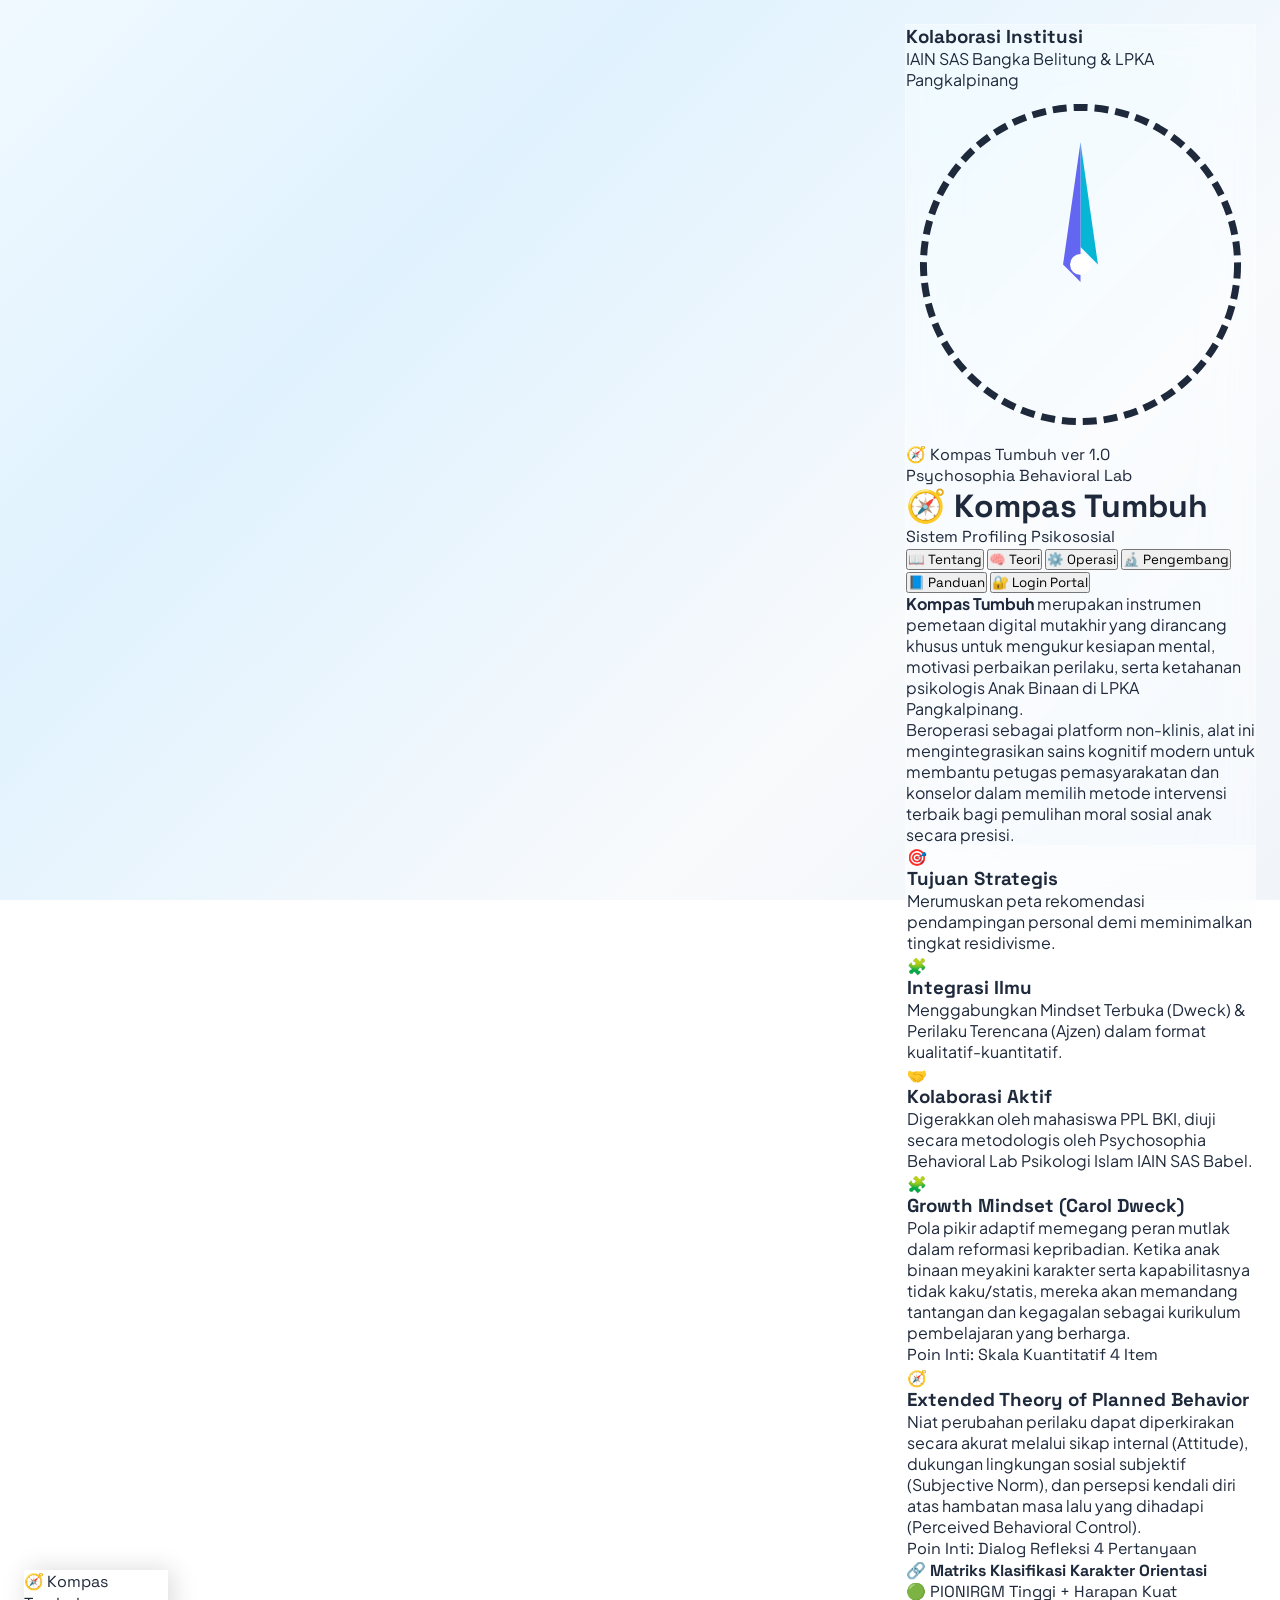
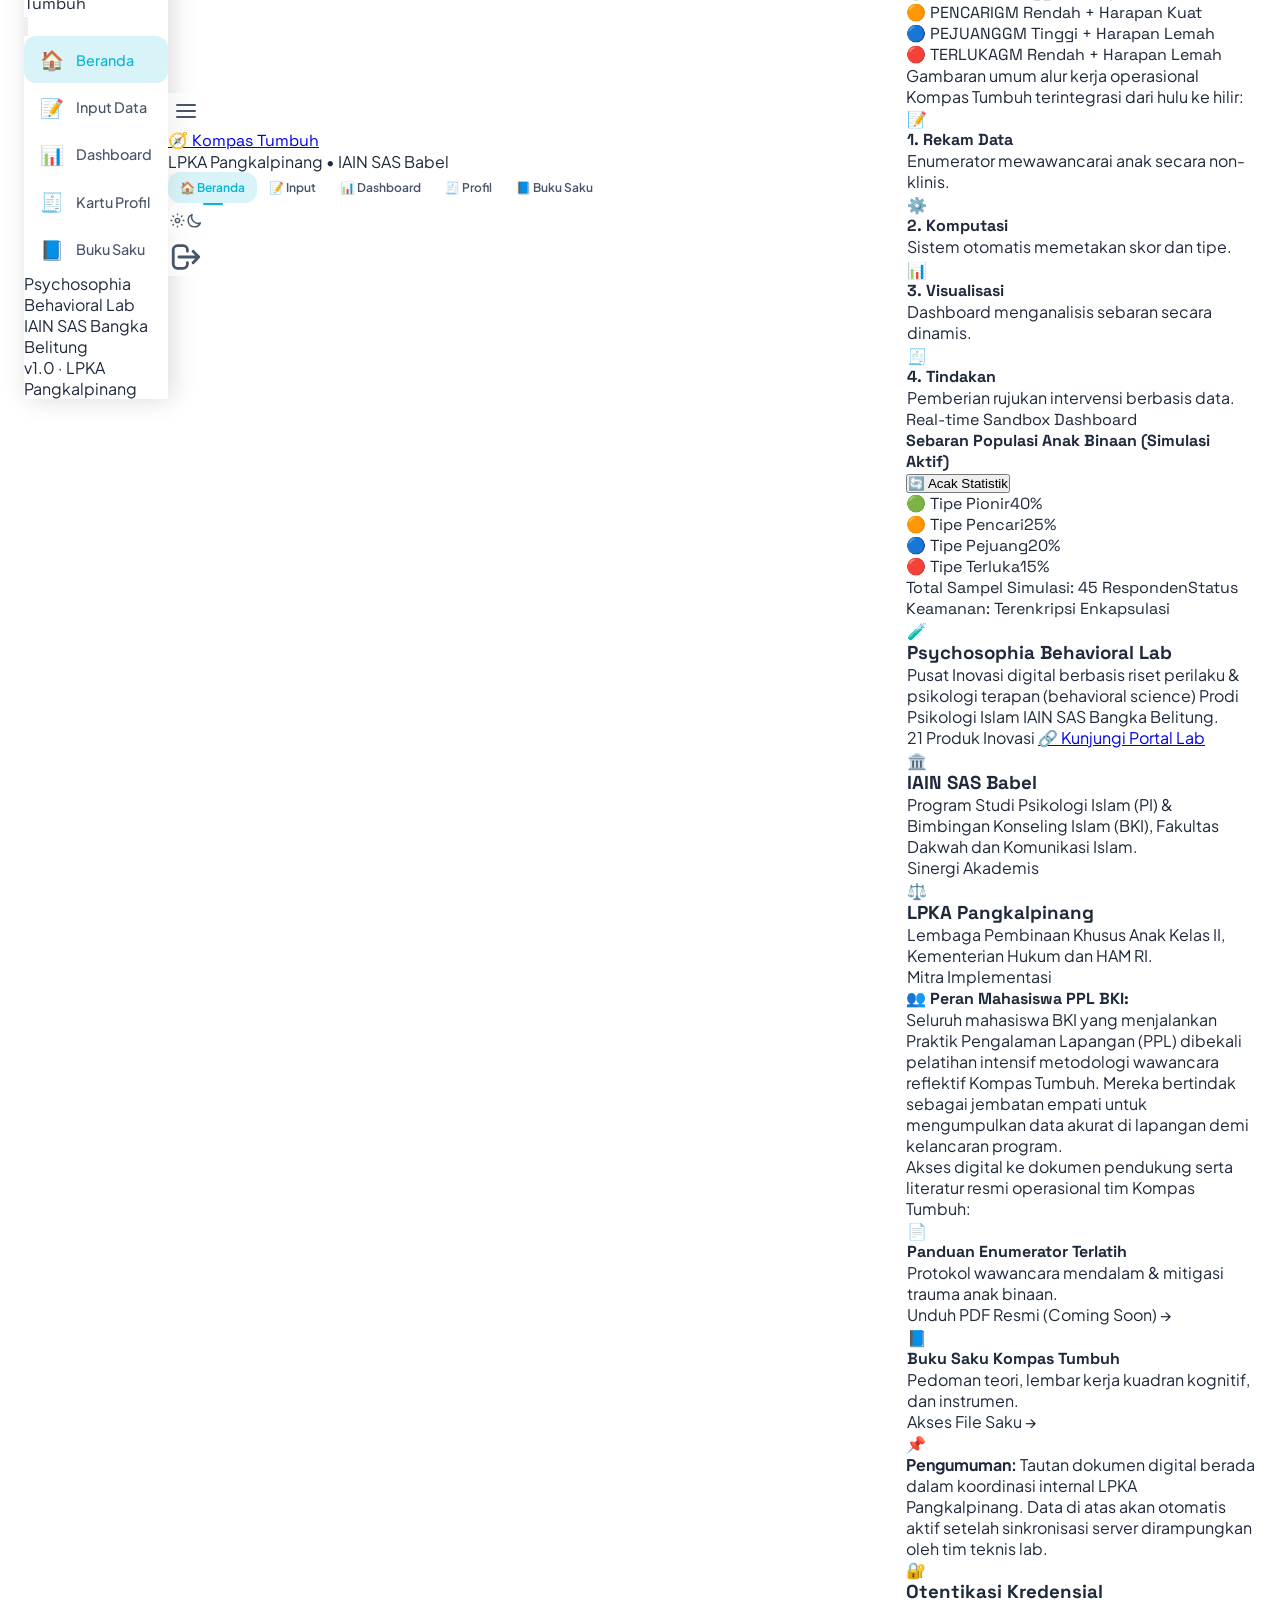
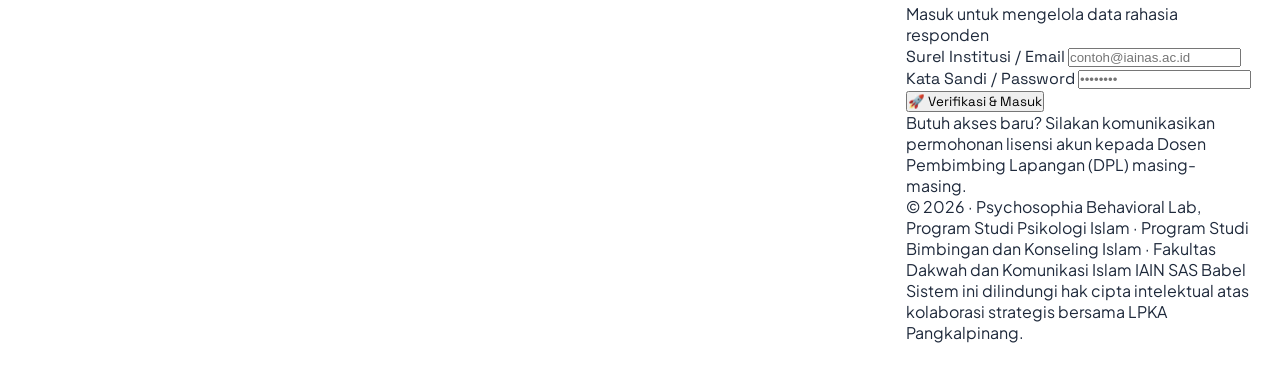
==== index.html @ e1127123 "Update index.html" ====
<!DOCTYPE html>
<html lang="id" class="scroll-smooth dark">
<head>
    <meta charset="UTF-8" />
    <meta name="viewport" content="width=device-width, initial-scale=1.0" />
    <title>Portal Kompas Tumbuh</title>

    <!-- Tailwind CSS -->
    <script src="https://cdn.tailwindcss.com"></script>
    <!-- Supabase Client (untuk database, bukan auth) -->
    <script src="https://esm.sh/@supabase/supabase-js@2"></script>
    <script>
        tailwind.config = {
            darkMode: 'class',
            theme: {
                extend: {
                    colors: {
                        cyber: {
                            50: '#f0f9ff',
                            100: '#e0f2fe',
                            400: '#22d3ee',
                            500: '#06b6d4',
                            600: '#0891b2',
                            800: '#155e75',
                            950: '#083344',
                        }
                    }
                }
            }
        }
    </script>

    <!-- Google Fonts -->
    <link href="https://fonts.googleapis.com/css2?family=Plus+Jakarta+Sans:wght@300;400;500;600;700;800&family=Space+Grotesk:wght@400;500;600;700&display=swap" rel="stylesheet" />

    <!-- ===== STYLE GLOBAL ===== -->
    <link rel="stylesheet" href="style.css" />

    <!-- ===== SCRIPT GLOBAL (defer) ===== -->
    <script src="script.js" defer></script>

    <style>
        body {
            font-family: 'Plus Jakarta Sans', sans-serif;
        }
        .font-space {
            font-family: 'Space Grotesk', sans-serif;
        }

        .glass-portal {
            background: rgba(255, 255, 255, 0.4);
            backdrop-filter: blur(24px) saturate(160%);
            -webkit-backdrop-filter: blur(24px) saturate(160%);
            border: 1px solid rgba(255, 255, 255, 0.3);
        }
        .dark .glass-portal {
            background: rgba(9, 15, 30, 0.65);
            backdrop-filter: blur(24px) saturate(180%);
            -webkit-backdrop-filter: blur(24px) saturate(180%);
            border: 1px solid rgba(255, 255, 255, 0.05);
        }

        .glass-btn {
            background: rgba(255, 255, 255, 0.1);
            border: 1px solid rgba(255, 255, 255, 0.15);
            backdrop-filter: blur(8px);
            transition: all 0.3s cubic-bezier(0.4, 0, 0.2, 1);
        }
        .dark .glass-btn {
            background: rgba(255, 255, 255, 0.03);
            border: 1px solid rgba(255, 255, 255, 0.05);
        }

        .glow-orb-portal {
            filter: blur(100px);
            opacity: 0.18;
            mix-blend-mode: screen;
            pointer-events: none;
            transition: all 1s ease;
        }
        .dark .glow-orb-portal {
            opacity: 0.4;
        }

        ::-webkit-scrollbar {
            width: 6px;
            height: 6px;
        }
        ::-webkit-scrollbar-track {
            background: transparent;
        }
        ::-webkit-scrollbar-thumb {
            background: rgba(156, 163, 175, 0.3);
            border-radius: 9999px;
        }
        ::-webkit-scrollbar-thumb:hover {
            background: rgba(156, 163, 175, 0.5);
        }

        @keyframes shake {
            0%, 100% { transform: translateX(0); }
            25% { transform: translateX(-6px); }
            75% { transform: translateX(6px); }
        }
        .shake-element {
            animation: shake 0.2s ease-in-out 2;
        }

        /* ===== SIDEBAR STYLING ===== */
        #mobile-sidebar {
            transition: transform 0.3s cubic-bezier(0.4, 0, 0.2, 1);
            will-change: transform;
            box-shadow: 4px 0 24px rgba(0, 0, 0, 0.15);
        }
        .dark #mobile-sidebar {
            box-shadow: 4px 0 24px rgba(0, 0, 0, 0.4);
        }
        #sidebar-overlay {
            transition: opacity 0.25s ease;
            backdrop-filter: blur(4px);
            -webkit-backdrop-filter: blur(4px);
        }
        #sidebar-overlay.hidden {
            opacity: 0;
            pointer-events: none;
        }
        #sidebar-overlay:not(.hidden) {
            opacity: 1;
            pointer-events: auto;
        }

        /* Sidebar link aktif */
        .sidebar-link {
            display: flex;
            align-items: center;
            gap: 0.75rem;
            padding: 0.7rem 1rem;
            border-radius: 0.75rem;
            font-weight: 500;
            font-size: 0.9rem;
            color: #475569;
            transition: all 0.2s ease;
            text-decoration: none;
        }
        .dark .sidebar-link {
            color: #cbd5e1;
        }
        .sidebar-link:hover {
            background: rgba(255, 255, 255, 0.15);
            color: #06b6d4;
        }
        .dark .sidebar-link:hover {
            background: rgba(255, 255, 255, 0.05);
            color: #22d3ee;
        }
        .sidebar-link.active {
            background: rgba(6, 182, 212, 0.15);
            color: #06b6d4;
        }
        .dark .sidebar-link.active {
            background: rgba(6, 182, 212, 0.2);
            color: #22d3ee;
        }
        .sidebar-link .icon {
            font-size: 1.2rem;
            width: 1.5rem;
            text-align: center;
        }

        /* ===== NAV-TOP DENGAN HAMBURGER ===== */
        .nav-top {
            background: rgba(255, 255, 255, 0.6);
            backdrop-filter: blur(16px);
            -webkit-backdrop-filter: blur(16px);
            border-bottom: 1px solid rgba(255, 255, 255, 0.3);
            transition: all 0.3s ease;
        }
        .dark .nav-top {
            background: rgba(15, 23, 42, 0.7);
            border-bottom: 1px solid rgba(255, 255, 255, 0.05);
        }
        .nav-top.scrolled {
            background: rgba(255, 255, 255, 0.95) !important;
            box-shadow: 0 4px 20px rgba(0, 0, 0, 0.08);
        }
        .dark .nav-top.scrolled {
            background: rgba(15, 23, 42, 0.95) !important;
            box-shadow: 0 4px 20px rgba(0, 0, 0, 0.3);
        }

        .nav-action-btn {
            width: 2.25rem;
            height: 2.25rem;
            display: flex;
            align-items: center;
            justify-content: center;
            border-radius: 0.75rem;
            background: rgba(255, 255, 255, 0.3);
            color: #475569;
            transition: all 0.2s ease;
            border: 1px solid transparent;
            cursor: pointer;
        }
        .dark .nav-action-btn {
            background: rgba(255, 255, 255, 0.05);
            color: #cbd5e1;
        }
        .nav-action-btn:hover {
            background: rgba(255, 255, 255, 0.5);
            color: #06b6d4;
        }
        .dark .nav-action-btn:hover {
            background: rgba(255, 255, 255, 0.1);
            color: #22d3ee;
        }
        .nav-action-btn.logout-btn:hover {
            color: #f43f5e;
            background: rgba(244, 63, 94, 0.1);
        }
        .dark .nav-action-btn.logout-btn:hover {
            color: #fb7185;
            background: rgba(244, 63, 94, 0.15);
        }

        /* Hamburger button */
        .hamburger-btn {
            width: 2.25rem;
            height: 2.25rem;
            display: flex;
            flex-direction: column;
            align-items: center;
            justify-content: center;
            gap: 4px;
            border-radius: 0.75rem;
            background: transparent;
            border: none;
            cursor: pointer;
            transition: all 0.2s ease;
            padding: 0;
        }
        .hamburger-btn:hover {
            background: rgba(255, 255, 255, 0.3);
        }
        .dark .hamburger-btn:hover {
            background: rgba(255, 255, 255, 0.05);
        }
        .hamburger-btn span {
            display: block;
            width: 20px;
            height: 2px;
            border-radius: 4px;
            background: #475569;
            transition: all 0.25s ease;
            transform-origin: center;
        }
        .dark .hamburger-btn span {
            background: #cbd5e1;
        }
        .hamburger-btn.open span:nth-child(1) {
            transform: translateY(6px) rotate(45deg);
        }
        .hamburger-btn.open span:nth-child(2) {
            opacity: 0;
            transform: scaleX(0);
        }
        .hamburger-btn.open span:nth-child(3) {
            transform: translateY(-6px) rotate(-45deg);
        }

        /* Desktop nav links (disembunyikan di mobile) */
        .nav-link-desktop {
            display: none;
        }
        @media (min-width: 768px) {
            .nav-link-desktop {
                display: inline-flex;
            }
        }

        /* Responsive fine-tune */
        @media (max-width: 768px) {
            .nav-top .container {
                padding-left: 1rem;
                padding-right: 1rem;
            }
        }
    </style>
</head>

<body class="bg-slate-50 text-slate-800 dark:bg-slate-950 dark:text-slate-100 min-h-screen transition-colors duration-500 overflow-x-hidden flex flex-col justify-between py-0 px-0 relative">

    <!-- ===== SIDEBAR (MOBILE & DESKTOP) ===== -->
    <aside id="mobile-sidebar" class="fixed top-0 left-0 z-50 w-72 h-full bg-white/95 dark:bg-slate-900/95 backdrop-blur-xl border-r border-slate-200/50 dark:border-slate-800/50 transform -translate-x-full md:translate-x-0 transition-transform duration-300 ease-in-out shadow-2xl md:shadow-none flex flex-col">
        <!-- Header Sidebar -->
        <div class="p-5 border-b border-slate-200/50 dark:border-slate-800/50 flex items-center justify-between">
            <div class="flex items-center gap-3">
                <span class="text-2xl">🧭</span>
                <span class="font-space font-bold text-sm text-slate-800 dark:text-white">Kompas Tumbuh</span>
            </div>
            <button onclick="closeSidebar()" class="md:hidden p-2 rounded-xl hover:bg-slate-200 dark:hover:bg-slate-800 transition-colors">
                <svg class="w-5 h-5" fill="none" stroke="currentColor" viewBox="0 0 24 24"><path stroke-linecap="round" stroke-linejoin="round" stroke-width="2" d="M6 18L18 6M6 6l12 12" /></svg>
            </button>
        </div>

        <!-- Navigasi Sidebar -->
        <nav class="flex-1 p-4 space-y-1 overflow-y-auto">
            <a href="index.html" class="sidebar-link active">
                <span class="icon">🏠</span> Beranda
            </a>
            <a href="input.html" class="sidebar-link">
                <span class="icon">📝</span> Input Data
            </a>
            <a href="dashboard.html" class="sidebar-link">
                <span class="icon">📊</span> Dashboard
            </a>
            <a href="profil.html" class="sidebar-link">
                <span class="icon">🧾</span> Kartu Profil
            </a>
            <a href="buku-saku.html" class="sidebar-link">
                <span class="icon">📘</span> Buku Saku
            </a>
        </nav>

        <!-- Footer Sidebar (Info) -->
        <div class="p-4 border-t border-slate-200/50 dark:border-slate-800/50 text-[10px] text-slate-400 dark:text-slate-500 space-y-1">
            <p>Psychosophia Behavioral Lab</p>
            <p>IAIN SAS Bangka Belitung</p>
            <p class="text-[9px]">v1.0 · LPKA Pangkalpinang</p>
        </div>
    </aside>

    <!-- ===== OVERLAY (untuk menutup sidebar di mobile) ===== -->
    <div id="sidebar-overlay" class="fixed inset-0 z-40 bg-black/50 backdrop-blur-sm hidden md:hidden" onclick="closeSidebar()"></div>

    <!-- ===== NAV-TOP (sticky, dengan hamburger) ===== -->
    <nav class="nav-top sticky top-0 z-30 transition-all duration-300 no-print">
        <div class="max-w-7xl mx-auto px-4 py-2 flex items-center justify-between gap-2">
            <!-- Kiri: Hamburger + Brand -->
            <div class="flex items-center gap-3 flex-shrink-0">
                <button onclick="toggleSidebar()" class="hamburger-btn md:hidden" aria-label="Buka menu" id="hamburgerBtn">
                    <span></span>
                    <span></span>
                    <span></span>
                </button>
                <a href="index.html" class="flex items-center gap-2 font-space font-bold text-sm text-slate-800 dark:text-white hover:text-cyan-500 transition-colors">
                    <span class="text-xl">🧭</span>
                    <span class="hidden sm:inline">Kompas Tumbuh</span>
                </a>
                <div class="hidden sm:flex items-center gap-2 text-[10px] text-slate-400 border-l border-slate-300 dark:border-slate-700 pl-3">
                    <span>LPKA Pangkalpinang</span>
                    <span class="text-slate-500">•</span>
                    <span>IAIN SAS Babel</span>
                </div>
            </div>

            <!-- Tengah: Menu Desktop (opsional, bisa dihilangkan karena sidebar sudah ada) -->
            <div class="hidden md:flex items-center gap-1 flex-1 justify-center nav-link-desktop">
                <a href="index.html" class="nav-link active">🏠 Beranda</a>
                <a href="input.html" class="nav-link">📝 Input</a>
                <a href="dashboard.html" class="nav-link">📊 Dashboard</a>
                <a href="profil.html" class="nav-link">🧾 Profil</a>
                <a href="buku-saku.html" class="nav-link">📘 Buku Saku</a>
            </div>

            <!-- Kanan: Tombol Aksi -->
            <div class="flex items-center gap-1.5 flex-shrink-0">
                <button onclick="window.toggleTheme && toggleTheme()" class="nav-action-btn" title="Ganti Mode">
                    <svg id="theme-sun-nav" class="w-4 h-4 hidden" fill="none" stroke="currentColor" viewBox="0 0 24 24"><path stroke-linecap="round" stroke-linejoin="round" stroke-width="2" d="M12 3v1m0 16v1m9-9h-1M4 12H3m15.364-6.364l-.707.707M6.343 17.657l-.707.707m12.728 0l-.707-.707M6.343 6.364l-.707-.707M15 12a3 3 0 11-6 0 3 3 0 016 0z" /></svg>
                    <svg id="theme-moon-nav" class="w-4 h-4" fill="none" stroke="currentColor" viewBox="0 0 24 24"><path stroke-linecap="round" stroke-linejoin="round" stroke-width="2" d="M20.354 15.354A9 9 0 018.646 3.646 9.003 9.003 0 0012 21a9.003 9.003 0 008.354-5.646z" /></svg>
                </button>
                <button onclick="window.logout && logout()" class="nav-action-btn logout-btn" title="Logout">
                    <svg class="w-4 h-4" fill="none" stroke="currentColor" viewBox="0 0 24 24"><path stroke-linecap="round" stroke-linejoin="round" stroke-width="2" d="M17 16l4-4m0 0l-4-4m4 4H7m6 4v1a3 3 0 01-3 3H6a3 3 0 01-3-3V7a3 3 0 013-3h4a3 3 0 013 3v1" /></svg>
                </button>
            </div>
        </div>
    </nav>

    <!-- ===== AMBIENT BACKGROUND ===== -->
    <div class="fixed inset-0 overflow-hidden z-0 pointer-events-none">
        <canvas id="portalCanvas" class="absolute inset-0 pointer-events-auto opacity-30 dark:opacity-45"></canvas>
        <div class="glow-orb-portal absolute top-[-10%] right-[-10%] w-[500px] h-[500px] rounded-full bg-cyan-500"></div>
        <div class="glow-orb-portal absolute bottom-[-10%] left-[-10%] w-[600px] h-[600px] rounded-full bg-indigo-600"></div>
    </div>

    <!-- ===== MAIN CONTENT ===== -->
    <main class="w-full max-w-4xl mx-auto glass-portal rounded-[32px] p-6 md:p-10 shadow-2xl shadow-indigo-500/5 relative z-10 my-auto">

        <!-- ===== HEADER STATUS BAR ===== -->
        <div class="flex flex-wrap justify-between items-center gap-6 border-b border-slate-200/50 dark:border-slate-800/50 pb-6 mb-8">
            <div class="flex items-center gap-4">
                <div class="flex items-center gap-3">
                    <img src="assets/logo-lpka.png" alt="Logo LPKA" class="h-10 w-auto object-contain bg-white/80 dark:bg-white p-1.5 rounded-lg shadow-sm" onerror="this.style.display='none'" />
                    <div class="w-[1px] h-6 bg-slate-300 dark:bg-slate-800"></div>
                    <img src="assets/logo-iain.png" alt="Logo IAIN" class="h-10 w-auto object-contain bg-white/80 dark:bg-white p-1.5 rounded-lg shadow-sm" onerror="this.style.display='none'" />
                </div>
                <div class="hidden sm:block">
                    <h3 class="text-xs font-bold font-space text-slate-400 uppercase tracking-widest">Kolaborasi Institusi</h3>
                    <p class="text-[10px] text-slate-500">IAIN SAS Bangka Belitung & LPKA Pangkalpinang</p>
                </div>
            </div>
            <div class="flex items-center gap-3">
                <div class="relative w-10 h-10 hidden xs:block cursor-pointer" id="miniCompassBtn">
                    <div class="absolute inset-0 bg-gradient-to-tr from-cyan-500 to-indigo-600 rounded-full blur-md opacity-20"></div>
                    <svg id="miniCompassSvg" class="w-full h-full transform transition-transform duration-500 ease-out" viewBox="0 0 100 100">
                        <circle cx="50" cy="50" r="45" fill="none" stroke="currentColor" class="text-slate-300 dark:text-slate-700" stroke-width="2" stroke-dasharray="4 2"/>
                        <path d="M50 15 L55 50 L50 45 Z" fill="#06b6d4"/>
                        <path d="M50 85 L55 50 L50 45 Z" fill="#6366f1" transform="rotate(180 50 50)"/>
                        <circle cx="50" cy="50" r="3" fill="#ffffff"/>
                    </svg>
                </div>
                <div class="text-right">
                    <span class="px-3 py-1 rounded-full bg-cyan-500/10 dark:bg-cyan-500/20 text-cyan-600 dark:text-cyan-400 font-semibold text-xs font-space border border-cyan-500/20">🧭 Kompas Tumbuh ver 1.0</span>
                    <p class="text-[9px] text-slate-500 dark:text-slate-400 mt-1 uppercase tracking-widest font-space">Psychosophia Behavioral Lab</p>
                </div>
            </div>
        </div>

        <!-- ===== HERO IDENTITY ===== -->
        <div class="text-center mb-8">
            <h1 class="text-3xl md:text-5xl font-black font-space tracking-tight bg-clip-text text-transparent bg-gradient-to-r from-slate-900 to-slate-600 dark:from-white dark:to-slate-300">🧭 Kompas Tumbuh</h1>
            <p class="text-xs md:text-sm text-slate-500 mt-1 uppercase tracking-widest font-space">Sistem Profiling Psikososial</p>
        </div>

        <!-- ===== TABS NAVIGATION ===== -->
        <nav class="flex flex-wrap justify-center gap-1.5 md:gap-2 mb-8 bg-slate-100/50 dark:bg-slate-900/30 p-1.5 rounded-2xl border border-slate-200/50 dark:border-slate-800/50">
            <button onclick="switchPortalTab('tentang')" id="btn-tentang" class="tab-portal-btn px-4 py-2.5 rounded-xl text-xs font-bold font-space transition-all active:scale-95 bg-white dark:bg-slate-800 text-cyan-600 dark:text-cyan-400 shadow-sm">📖 Tentang</button>
            <button onclick="switchPortalTab('teori')" id="btn-teori" class="tab-portal-btn px-4 py-2.5 rounded-xl text-xs font-bold font-space transition-all active:scale-95 text-slate-500 hover:text-slate-900 dark:hover:text-white">🧠 Teori</button>
            <button onclick="switchPortalTab('operasi')" id="btn-operasi" class="tab-portal-btn px-4 py-2.5 rounded-xl text-xs font-bold font-space transition-all active:scale-95 text-slate-500 hover:text-slate-900 dark:hover:text-white">⚙️ Operasi</button>
            <button onclick="switchPortalTab('pengembang')" id="btn-pengembang" class="tab-portal-btn px-4 py-2.5 rounded-xl text-xs font-bold font-space transition-all active:scale-95 text-slate-500 hover:text-slate-900 dark:hover:text-white">🔬 Pengembang</button>
            <button onclick="switchPortalTab('guide')" id="btn-guide" class="tab-portal-btn px-4 py-2.5 rounded-xl text-xs font-bold font-space transition-all active:scale-95 text-slate-500 hover:text-slate-900 dark:hover:text-white">📘 Panduan</button>
            <button onclick="switchPortalTab('login')" id="btn-login" class="tab-portal-btn px-4 py-2.5 rounded-xl text-xs font-bold font-space transition-all active:scale-95 text-slate-500 hover:text-slate-900 dark:hover:text-white flex items-center gap-1.5">🔐 Login Portal</button>
        </nav>

        <!-- ===== KONTEN TABS ===== -->

        <!-- TAB 1: TENTANG -->
        <div id="tab-content-tentang" class="tab-portal-content space-y-6">
            <div class="prose dark:prose-invert max-w-none text-slate-600 dark:text-slate-300 leading-relaxed">
                <p><strong class="text-slate-900 dark:text-white">Kompas Tumbuh</strong> merupakan instrumen pemetaan digital mutakhir yang dirancang khusus untuk mengukur kesiapan mental, motivasi perbaikan perilaku, serta ketahanan psikologis Anak Binaan di LPKA Pangkalpinang.</p>
                <p>Beroperasi sebagai platform non-klinis, alat ini mengintegrasikan sains kognitif modern untuk membantu petugas pemasyarakatan dan konselor dalam memilih metode intervensi terbaik bagi pemulihan moral sosial anak secara presisi.</p>
            </div>
            <div class="grid grid-cols-1 md:grid-cols-3 gap-4">
                <div class="p-5 rounded-2xl glass-btn text-center hover:scale-[1.02] duration-300">
                    <span class="text-3xl block mb-2">🎯</span>
                    <h3 class="font-bold text-sm text-slate-900 dark:text-white font-space mb-1">Tujuan Strategis</h3>
                    <p class="text-xs text-slate-500 dark:text-slate-400">Merumuskan peta rekomendasi pendampingan personal demi meminimalkan tingkat residivisme.</p>
                </div>
                <div class="p-5 rounded-2xl glass-btn text-center hover:scale-[1.02] duration-300">
                    <span class="text-3xl block mb-2">🧩</span>
                    <h3 class="font-bold text-sm text-slate-900 dark:text-white font-space mb-1">Integrasi Ilmu</h3>
                    <p class="text-xs text-slate-500 dark:text-slate-400">Menggabungkan Mindset Terbuka (Dweck) &amp; Perilaku Terencana (Ajzen) dalam format kualitatif-kuantitatif.</p>
                </div>
                <div class="p-5 rounded-2xl glass-btn text-center hover:scale-[1.02] duration-300">
                    <span class="text-3xl block mb-2">🤝</span>
                    <h3 class="font-bold text-sm text-slate-900 dark:text-white font-space mb-1">Kolaborasi Aktif</h3>
                    <p class="text-xs text-slate-500 dark:text-slate-400">Digerakkan oleh mahasiswa PPL BKI, diuji secara metodologis oleh Psychosophia Behavioral Lab Psikologi Islam IAIN SAS Babel.</p>
                </div>
            </div>
        </div>

        <!-- TAB 2: TEORI -->
        <div id="tab-content-teori" class="tab-portal-content hidden space-y-6">
            <div class="grid grid-cols-1 md:grid-cols-2 gap-4">
                <div class="p-6 rounded-2xl glass-btn">
                    <div class="flex items-center gap-2.5 mb-3">
                        <span class="text-2xl">🧩</span>
                        <h3 class="font-bold text-sm text-slate-900 dark:text-white font-space">Growth Mindset (Carol Dweck)</h3>
                    </div>
                    <p class="text-xs text-slate-500 dark:text-slate-400 leading-relaxed mb-3">Pola pikir adaptif memegang peran mutlak dalam reformasi kepribadian. Ketika anak binaan meyakini karakter serta kapabilitasnya tidak kaku/statis, mereka akan memandang tantangan dan kegagalan sebagai kurikulum pembelajaran yang berharga.</p>
                    <span class="text-[10px] text-cyan-500 font-bold tracking-wider uppercase font-space">Poin Inti: Skala Kuantitatif 4 Item</span>
                </div>
                <div class="p-6 rounded-2xl glass-btn">
                    <div class="flex items-center gap-2.5 mb-3">
                        <span class="text-2xl">🧭</span>
                        <h3 class="font-bold text-sm text-slate-900 dark:text-white font-space">Extended Theory of Planned Behavior</h3>
                    </div>
                    <p class="text-xs text-slate-500 dark:text-slate-400 leading-relaxed mb-3">Niat perubahan perilaku dapat diperkirakan secara akurat melalui sikap internal (Attitude), dukungan lingkungan sosial subjektif (Subjective Norm), dan persepsi kendali diri atas hambatan masa lalu yang dihadapi (Perceived Behavioral Control).</p>
                    <span class="text-[10px] text-indigo-400 font-bold tracking-wider uppercase font-space">Poin Inti: Dialog Refleksi 4 Pertanyaan</span>
                </div>
            </div>
            <div class="p-5 rounded-2xl bg-slate-100/40 dark:bg-slate-900/40 border border-slate-200/50 dark:border-slate-800/80">
                <h4 class="font-space font-bold text-sm text-slate-900 dark:text-white mb-3">🔗 Matriks Klasifikasi Karakter Orientasi</h4>
                <div class="grid grid-cols-2 md:grid-cols-4 gap-2 text-center text-xs font-space">
                    <div class="p-3 rounded-xl bg-emerald-500/10 border border-emerald-500/20"><span class="block font-bold text-emerald-500 mb-1">🟢 PIONIR</span><span class="text-[10px] text-slate-400 block">GM Tinggi + Harapan Kuat</span></div>
                    <div class="p-3 rounded-xl bg-amber-500/10 border border-amber-500/20"><span class="block font-bold text-amber-500 mb-1">🟠 PENCARI</span><span class="text-[10px] text-slate-400 block">GM Rendah + Harapan Kuat</span></div>
                    <div class="p-3 rounded-xl bg-blue-500/10 border border-blue-500/20"><span class="block font-bold text-blue-500 mb-1">🔵 PEJUANG</span><span class="text-[10px] text-slate-400 block">GM Tinggi + Harapan Lemah</span></div>
                    <div class="p-3 rounded-xl bg-rose-500/10 border border-rose-500/20"><span class="block font-bold text-rose-500 mb-1">🔴 TERLUKA</span><span class="text-[10px] text-slate-400 block">GM Rendah + Harapan Lemah</span></div>
                </div>
            </div>
        </div>

        <!-- TAB 3: OPERASI -->
        <div id="tab-content-operasi" class="tab-portal-content hidden space-y-6">
            <p class="text-xs text-slate-500 dark:text-slate-400">Gambaran umum alur kerja operasional Kompas Tumbuh terintegrasi dari hulu ke hilir:</p>
            <div class="grid grid-cols-1 md:grid-cols-4 gap-3">
                <div class="p-4 rounded-xl glass-btn text-center"><span class="text-2xl block mb-1">📝</span><h4 class="font-space font-bold text-xs text-slate-900 dark:text-white mb-1">1. Rekam Data</h4><p class="text-[10px] text-slate-400">Enumerator mewawancarai anak secara non-klinis.</p></div>
                <div class="p-4 rounded-xl glass-btn text-center"><span class="text-2xl block mb-1">⚙️</span><h4 class="font-space font-bold text-xs text-slate-900 dark:text-white mb-1">2. Komputasi</h4><p class="text-[10px] text-slate-400">Sistem otomatis memetakan skor dan tipe.</p></div>
                <div class="p-4 rounded-xl glass-btn text-center"><span class="text-2xl block mb-1">📊</span><h4 class="font-space font-bold text-xs text-slate-900 dark:text-white mb-1">3. Visualisasi</h4><p class="text-[10px] text-slate-400">Dashboard menganalisis sebaran secara dinamis.</p></div>
                <div class="p-4 rounded-xl glass-btn text-center"><span class="text-2xl block mb-1">🧾</span><h4 class="font-space font-bold text-xs text-slate-900 dark:text-white mb-1">4. Tindakan</h4><p class="text-[10px] text-slate-400">Pemberian rujukan intervensi berbasis data.</p></div>
            </div>
            <div class="p-6 rounded-2xl bg-slate-900 text-white font-space border border-slate-800">
                <div class="flex justify-between items-center mb-4 flex-wrap gap-2">
                    <div><span class="text-[10px] text-cyan-400 font-bold uppercase tracking-wider block">Real-time Sandbox Dashboard</span><h4 class="text-sm font-bold">Sebaran Populasi Anak Binaan (Simulasi Aktif)</h4></div>
                    <button onclick="randomizeMockStats()" class="px-3 py-1 bg-slate-800 hover:bg-slate-700 active:scale-95 text-[10px] font-bold rounded-lg transition-all border border-slate-700">🔄 Acak Statistik</button>
                </div>
                <div class="space-y-3">
                    <div><div class="flex justify-between text-[11px] mb-1"><span class="text-emerald-400 font-bold">🟢 Tipe Pionir</span><span id="stat-pionir-val">40%</span></div><div class="w-full h-2 bg-slate-800 rounded-full overflow-hidden"><div id="stat-pionir-bar" class="h-full bg-emerald-500 rounded-full transition-all duration-700" style="width: 40%"></div></div></div>
                    <div><div class="flex justify-between text-[11px] mb-1"><span class="text-amber-400 font-bold">🟠 Tipe Pencari</span><span id="stat-pencari-val">25%</span></div><div class="w-full h-2 bg-slate-800 rounded-full overflow-hidden"><div id="stat-pencari-bar" class="h-full bg-amber-500 rounded-full transition-all duration-700" style="width: 25%"></div></div></div>
                    <div><div class="flex justify-between text-[11px] mb-1"><span class="text-blue-400 font-bold">🔵 Tipe Pejuang</span><span id="stat-pejuang-val">20%</span></div><div class="w-full h-2 bg-slate-800 rounded-full overflow-hidden"><div id="stat-pejuang-bar" class="h-full bg-blue-500 rounded-full transition-all duration-700" style="width: 20%"></div></div></div>
                    <div><div class="flex justify-between text-[11px] mb-1"><span class="text-rose-400 font-bold">🔴 Tipe Terluka</span><span id="stat-terluka-val">15%</span></div><div class="w-full h-2 bg-slate-800 rounded-full overflow-hidden"><div id="stat-terluka-bar" class="h-full bg-rose-500 rounded-full transition-all duration-700" style="width: 15%"></div></div></div>
                </div>
                <div class="mt-4 pt-3 border-t border-slate-800 flex justify-between text-[10px] text-slate-500"><span>Total Sampel Simulasi: 45 Responden</span><span>Status Keamanan: Terenkripsi Enkapsulasi</span></div>
            </div>
        </div>

        <!-- TAB 4: PENGEMBANG -->
        <div id="tab-content-pengembang" class="tab-portal-content hidden space-y-6">
            <div class="grid grid-cols-1 md:grid-cols-3 gap-4">
                <div class="p-5 rounded-2xl glass-btn text-center hover:scale-[1.02] transition-all">
                    <span class="text-3xl block mb-2">🧪</span>
                    <h3 class="font-space font-bold text-sm text-slate-900 dark:text-white">Psychosophia Behavioral Lab</h3>
                    <p class="text-xs text-slate-500 dark:text-slate-400 mt-1">Pusat Inovasi digital berbasis riset perilaku &amp; psikologi terapan (behavioral science) Prodi Psikologi Islam IAIN SAS Bangka Belitung.</p>
                    <span class="mt-3 inline-block px-2.5 py-0.5 rounded-full text-[9px] font-bold bg-indigo-500/10 text-indigo-500 dark:text-indigo-300">21 Produk Inovasi</span>
                    <a href="https://pi-iainbabel.github.io/psychosophia-portfolio/" target="_blank" class="mt-3 inline-block px-3 py-1.5 rounded-full text-[10px] font-bold bg-cyan-500/10 text-cyan-600 dark:text-cyan-400 hover:bg-cyan-500/20 transition-all border border-cyan-500/20">🔗 Kunjungi Portal Lab</a>
                </div>
                <div class="p-5 rounded-2xl glass-btn text-center hover:scale-[1.02] transition-all">
                    <span class="text-3xl block mb-2">🏛️</span>
                    <h3 class="font-space font-bold text-sm text-slate-900 dark:text-white">IAIN SAS Babel</h3>
                    <p class="text-xs text-slate-500 dark:text-slate-400 mt-1">Program Studi Psikologi Islam (PI) & Bimbingan Konseling Islam (BKI), Fakultas Dakwah dan Komunikasi Islam.</p>
                    <span class="mt-3 inline-block px-2.5 py-0.5 rounded-full text-[9px] font-bold bg-cyan-500/10 text-cyan-500 dark:text-cyan-300">Sinergi Akademis</span>
                </div>
                <div class="p-5 rounded-2xl glass-btn text-center hover:scale-[1.02] transition-all">
                    <span class="text-3xl block mb-2">⚖️</span>
                    <h3 class="font-space font-bold text-sm text-slate-900 dark:text-white">LPKA Pangkalpinang</h3>
                    <p class="text-xs text-slate-500 dark:text-slate-400 mt-1">Lembaga Pembinaan Khusus Anak Kelas II, Kementerian Hukum dan HAM RI.</p>
                    <span class="mt-3 inline-block px-2.5 py-0.5 rounded-full text-[9px] font-bold bg-emerald-500/10 text-emerald-500 dark:text-emerald-300">Mitra Implementasi</span>
                </div>
            </div>
            <div class="p-5 rounded-2xl bg-slate-100/40 dark:bg-slate-900/30 border border-slate-200/50 dark:border-slate-800/50 text-xs text-slate-600 dark:text-slate-400 leading-relaxed">
                <h4 class="font-bold text-slate-900 dark:text-white mb-2 font-space">👥 Peran Mahasiswa PPL BKI:</h4>
                <p>Seluruh mahasiswa BKI yang menjalankan Praktik Pengalaman Lapangan (PPL) dibekali pelatihan intensif metodologi wawancara reflektif Kompas Tumbuh. Mereka bertindak sebagai jembatan empati untuk mengumpulkan data akurat di lapangan demi kelancaran program.</p>
            </div>
        </div>

        <!-- TAB 5: PANDUAN -->
        <div id="tab-content-guide" class="tab-portal-content hidden space-y-6">
            <p class="text-xs text-slate-500 dark:text-slate-400 leading-relaxed">Akses digital ke dokumen pendukung serta literatur resmi operasional tim Kompas Tumbuh:</p>
            <div class="grid grid-cols-1 md:grid-cols-2 gap-4">
                <div class="p-5 rounded-2xl glass-btn flex items-center gap-4 hover:bg-slate-200/20 dark:hover:bg-slate-900/40 cursor-pointer">
                    <span class="text-3xl">📄</span>
                    <div><h4 class="font-space font-bold text-sm text-slate-900 dark:text-white">Panduan Enumerator Terlatih</h4><p class="text-[10px] text-slate-400">Protokol wawancara mendalam &amp; mitigasi trauma anak binaan.</p><span class="text-[10px] text-cyan-500 font-bold block mt-2">Unduh PDF Resmi (Coming Soon) →</span></div>
                </div>
                <div class="p-5 rounded-2xl glass-btn flex items-center gap-4 hover:bg-slate-200/20 dark:hover:bg-slate-900/40 cursor-pointer">
                    <span class="text-3xl">📘</span>
                    <div><h4 class="font-space font-bold text-sm text-slate-900 dark:text-white">Buku Saku Kompas Tumbuh</h4><p class="text-[10px] text-slate-400">Pedoman teori, lembar kerja kuadran kognitif, dan instrumen.</p><span class="text-[10px] text-cyan-500 font-bold block mt-2">Akses File Saku →</span></div>
                </div>
            </div>
            <div class="p-5 rounded-xl bg-amber-500/10 border border-amber-500/20 text-xs text-amber-600 dark:text-amber-400 flex gap-2.5 items-start">
                <span class="text-base">📌</span>
                <p><strong>Pengumuman:</strong> Tautan dokumen digital berada dalam koordinasi internal LPKA Pangkalpinang. Data di atas akan otomatis aktif setelah sinkronisasi server dirampungkan oleh tim teknis lab.</p>
            </div>
        </div>

        <!-- TAB 6: PORTAL LOGIN -->
        <div id="tab-content-login" class="tab-portal-content hidden">
            <div class="max-w-sm mx-auto p-6 md:p-8 rounded-3xl bg-slate-100/50 dark:bg-slate-900/20 border border-slate-200/50 dark:border-slate-800/80 shadow-inner">
                <div class="text-center mb-6">
                    <span class="text-3xl">🔐</span>
                    <h3 class="font-space font-bold text-lg text-slate-900 dark:text-white mt-1">Otentikasi Kredensial</h3>
                    <p class="text-[10px] text-slate-500">Masuk untuk mengelola data rahasia responden</p>
                </div>
                <form id="portal-login-form" class="space-y-4">
                    <div>
                        <label class="block text-[10px] font-bold font-space uppercase tracking-wider text-slate-400 mb-1.5">Surel Institusi / Email</label>
                        <input type="email" id="portal-email" class="w-full px-4 py-3 text-xs rounded-xl bg-white dark:bg-slate-950 border border-slate-200 dark:border-slate-800/80 focus:ring-2 focus:ring-cyan-500 focus:outline-none transition-all dark:text-white" placeholder="contoh@iainas.ac.id" required />
                    </div>
                    <div>
                        <label class="block text-[10px] font-bold font-space uppercase tracking-wider text-slate-400 mb-1.5">Kata Sandi / Password</label>
                        <input type="password" id="portal-password" class="w-full px-4 py-3 text-xs rounded-xl bg-white dark:bg-slate-950 border border-slate-200 dark:border-slate-800/80 focus:ring-2 focus:ring-cyan-500 focus:outline-none transition-all dark:text-white" placeholder="••••••••" required />
                    </div>
                    <button type="submit" class="w-full py-3 bg-gradient-to-r from-cyan-500 to-indigo-600 hover:from-cyan-600 hover:to-indigo-700 active:scale-[0.98] transition-all text-white font-bold font-space text-xs rounded-xl shadow-lg shadow-cyan-500/10 flex items-center justify-center gap-2">
                        <span>🚀</span> Verifikasi &amp; Masuk
                    </button>
                    <div id="login-feedback" class="text-center text-[11px] font-medium min-h-[16px] transition-all"></div>
                </form>
            </div>
            <p class="text-center text-[10px] text-slate-500 mt-6">Butuh akses baru? Silakan komunikasikan permohonan lisensi akun kepada Dosen Pembimbing Lapangan (DPL) masing-masing.</p>
        </div>

        <!-- ===== FOOTER ===== -->
        <footer class="mt-12 pt-6 border-t border-slate-200/50 dark:border-slate-800/50 text-center text-[10px] text-slate-400 dark:text-slate-500 space-y-1">
            <p>&copy; 2026 · Psychosophia Behavioral Lab, Program Studi Psikologi Islam · Program Studi Bimbingan dan Konseling Islam · Fakultas Dakwah dan Komunikasi Islam IAIN SAS Babel</p>
            <p>Sistem ini dilindungi hak cipta intelektual atas kolaborasi strategis bersama LPKA Pangkalpinang.</p>
        </footer>

    </main>

    <!-- ===== JAVASCRIPT ===== -->
    <script>
        // ================================================================
        // INISIALISASI SUPABASE (HANYA UNTUK DATABASE)
        // ================================================================
        const SUPABASE_URL = 'https://ovykmdunxsgtmcuszsuc.supabase.co';
        const SUPABASE_KEY = 'eyJhbGciOiJIUzI1NiIsInR5cCI6IkpXVCJ9.eyJpc3MiOiJzdXBhYmFzZSIsInJlZiI6Im92eWttZHVueHNndG1jdXN6c3VjIiwicm9sZSI6ImFub24iLCJpYXQiOjE3ODMxMDQzODYsImV4cCI6MjA5ODY4MDM4Nn0.UQjcbkhx4UgpIpVpJoEq3zEQOQgIDDBr3b0N2DZv2WI';
        let supabase;
        if (typeof window.supabase !== 'undefined' && window.supabase) {
            supabase = window.supabase;
        } else {
            supabase = supabase.createClient(SUPABASE_URL, SUPABASE_KEY);
        }
        window.supabase = supabase;

        // ================================================================
        // THEME TOGGLE
        // ================================================================
        if (localStorage.theme === 'dark' || (!('theme' in localStorage) && window.matchMedia('(prefers-color-scheme: dark)').matches)) {
            document.documentElement.classList.add('dark');
            document.getElementById('theme-sun-nav')?.classList.remove('hidden');
            document.getElementById('theme-moon-nav')?.classList.add('hidden');
        } else {
            document.documentElement.classList.remove('dark');
            document.getElementById('theme-sun-nav')?.classList.add('hidden');
            document.getElementById('theme-moon-nav')?.classList.remove('hidden');
        }

        function toggleTheme() {
            const html = document.documentElement;
            const sun = document.getElementById('theme-sun-nav');
            const moon = document.getElementById('theme-moon-nav');
            if (html.classList.contains('dark')) {
                html.classList.remove('dark');
                localStorage.theme = 'light';
                if (sun) sun.classList.add('hidden');
                if (moon) moon.classList.remove('hidden');
            } else {
                html.classList.add('dark');
                localStorage.theme = 'dark';
                if (sun) sun.classList.remove('hidden');
                if (moon) moon.classList.add('hidden');
            }
        }
        window.toggleTheme = toggleTheme;

        // ================================================================
        // LOGOUT
        // ================================================================
        function logout() {
            if (confirm('Apakah Anda yakin ingin keluar?')) {
                localStorage.removeItem('kompas_login');
                window.location.href = 'index.html';
            }
        }
        window.logout = logout;

        // ================================================================
        // SIDEBAR TOGGLE
        // ================================================================
        function toggleSidebar() {
            const sidebar = document.getElementById('mobile-sidebar');
            const overlay = document.getElementById('sidebar-overlay');
            const hamburger = document.getElementById('hamburgerBtn');

            sidebar.classList.toggle('-translate-x-full');
            overlay.classList.toggle('hidden');

            // Animate hamburger
            if (hamburger) {
                hamburger.classList.toggle('open');
            }
        }

        function closeSidebar() {
            const sidebar = document.getElementById('mobile-sidebar');
            const overlay = document.getElementById('sidebar-overlay');
            const hamburger = document.getElementById('hamburgerBtn');

            if (!sidebar.classList.contains('-translate-x-full')) {
                sidebar.classList.add('-translate-x-full');
                overlay.classList.add('hidden');
                if (hamburger) hamburger.classList.remove('open');
            }
        }

        // Ekspos ke global
        window.toggleSidebar = toggleSidebar;
        window.closeSidebar = closeSidebar;

        // ================================================================
        // SWIPE UNTUK MEMBUKA SIDEBAR (di mobile)
        // ================================================================
        let touchStartX = 0;
        let touchEndX = 0;

        document.addEventListener('touchstart', function(e) {
            touchStartX = e.changedTouches[0].screenX;
        }, { passive: true });

        document.addEventListener('touchend', function(e) {
            touchEndX = e.changedTouches[0].screenX;
            handleSwipe();
        }, { passive: true });

        function handleSwipe() {
            const sidebar = document.getElementById('mobile-sidebar');
            const isOpen = !sidebar.classList.contains('-translate-x-full');
            const swipeDistance = touchEndX - touchStartX;

            // Swipe dari kiri ke kanan (> 60px) untuk membuka
            if (swipeDistance > 60 && !isOpen && touchStartX < 40) {
                toggleSidebar();
            }
            // Swipe dari kanan ke kiri (< -60px) untuk menutup
            if (swipeDistance < -60 && isOpen) {
                closeSidebar();
            }
        }

        // ================================================================
        // TABS PORTAL
        // ================================================================
        function switchPortalTab(targetId) {
            document.querySelectorAll('.tab-portal-content').forEach(c => c.classList.add('hidden'));
            document.querySelectorAll('.tab-portal-btn').forEach(b => {
                b.className = "tab-portal-btn px-4 py-2.5 rounded-xl text-xs font-bold font-space transition-all active:scale-95 text-slate-500 hover:text-slate-900 dark:hover:text-white";
            });
            const target = document.getElementById(`tab-content-${targetId}`);
            if (target) target.classList.remove('hidden');
            const btn = document.getElementById(`btn-${targetId}`);
            if (btn) {
                btn.className = "tab-portal-btn px-4 py-2.5 rounded-xl text-xs font-bold font-space transition-all active:scale-95 bg-white dark:bg-slate-800 text-cyan-600 dark:text-cyan-400 shadow-sm border border-slate-200/50 dark:border-slate-700/50";
            }
        }
        window.switchPortalTab = switchPortalTab;

        // ================================================================
        // SIMULASI STATISTIK (UNTUK TAB OPERASI)
        // ================================================================
        function randomizeMockStats() {
            let r1 = Math.floor(Math.random() * 30) + 20;
            let r2 = Math.floor(Math.random() * 25) + 10;
            let r3 = Math.floor(Math.random() * 20) + 10;
            let r4 = 100 - (r1 + r2 + r3);
            if (r4 < 5) { r1 -= 5; r4 += 5; }
            document.getElementById('stat-pionir-val').innerText = `${r1}%`;
            document.getElementById('stat-pencari-val').innerText = `${r2}%`;
            document.getElementById('stat-pejuang-val').innerText = `${r3}%`;
            document.getElementById('stat-terluka-val').innerText = `${r4}%`;
            document.getElementById('stat-pionir-bar').style.width = `${r1}%`;
            document.getElementById('stat-pencari-bar').style.width = `${r2}%`;
            document.getElementById('stat-pejuang-bar').style.width = `${r3}%`;
            document.getElementById('stat-terluka-bar').style.width = `${r4}%`;
        }
        window.randomizeMockStats = randomizeMockStats;

        // ================================================================
        // LOGIN SEDERHANA
        // ================================================================
        document.getElementById('portal-login-form').addEventListener('submit', function(e) {
            e.preventDefault();
            const email = document.getElementById('portal-email').value.trim();
            const password = document.getElementById('portal-password').value.trim();
            const feedback = document.getElementById('login-feedback');
            const formContainer = this.parentElement;

            if (!email || !password) {
                feedback.className = "text-center text-[11px] font-bold text-rose-500 mt-2";
                feedback.innerText = "⚠️ Email dan password wajib diisi!";
                return;
            }

            if (email === 'admin@kompas-tumbuh.com' && password === 'kompastumbuh') {
                feedback.className = "text-center text-[11px] font-bold text-emerald-500 mt-2";
                feedback.innerText = "✅ Login berhasil! Mengarahkan...";
                formContainer.classList.add('ring-2', 'ring-emerald-500', 'transition-all', 'duration-500');
                localStorage.setItem('kompas_login', 'true');
                setTimeout(() => {
                    window.location.href = 'dashboard.html';
                }, 1000);
            } else {
                feedback.className = "text-center text-[11px] font-bold text-rose-500 mt-2";
                feedback.innerText = "❌ Email atau password salah! (Gunakan admin@kompas-tumbuh.com / kompastumbuh)";
                formContainer.classList.add('shake-element');
                setTimeout(() => formContainer.classList.remove('shake-element'), 400);
            }
        });

        // ================================================================
        // COMPASS
        // ================================================================
        const miniCompass = document.getElementById('miniCompassBtn');
        const miniCompassSvg = document.getElementById('miniCompassSvg');
        if (miniCompass && miniCompassSvg) {
            window.addEventListener('mousemove', (e) => {
                const rect = miniCompass.getBoundingClientRect();
                const centerX = rect.left + rect.width / 2;
                const centerY = rect.top + rect.height / 2;
                const angle = Math.atan2(e.clientY - centerY, e.clientX - centerX) * (180 / Math.PI);
                miniCompassSvg.style.transform = `rotate(${angle + 90}deg)`;
            });
            window.addEventListener('touchmove', (e) => {
                if (e.touches.length > 0) {
                    const touch = e.touches[0];
                    const rect = miniCompass.getBoundingClientRect();
                    const centerX = rect.left + rect.width / 2;
                    const centerY = rect.top + rect.height / 2;
                    const angle = Math.atan2(touch.clientY - centerY, touch.clientX - centerX) * (180 / Math.PI);
                    miniCompassSvg.style.transform = `rotate(${angle + 90}deg)`;
                }
            });
        }

        // ================================================================
        // CANVAS BACKGROUND
        // ================================================================
        const canvas = document.getElementById('portalCanvas');
        if (canvas) {
            const ctx = canvas.getContext('2d');
            let particles = [];
            const maxParticles = 50;

            function resizeCanvas() {
                canvas.width = window.innerWidth;
                canvas.height = window.innerHeight;
            }

            class Particle {
                constructor() {
                    this.x = Math.random() * canvas.width;
                    this.y = Math.random() * canvas.height;
                    this.vx = (Math.random() - 0.5) * 0.5;
                    this.vy = (Math.random() - 0.5) * 0.5;
                    this.radius = Math.random() * 2 + 1;
                }
                update() {
                    this.x += this.vx;
                    this.y += this.vy;
                    if (this.x < 0 || this.x > canvas.width) this.vx *= -1;
                    if (this.y < 0 || this.y > canvas.height) this.vy *= -1;
                }
                draw() {
                    ctx.beginPath();
                    ctx.arc(this.x, this.y, this.radius, 0, Math.PI * 2);
                    ctx.fillStyle = document.documentElement.classList.contains('dark') ? 'rgba(6, 182, 212, 0.4)' : 'rgba(99, 102, 241, 0.3)';
                    ctx.fill();
                }
            }

            function initParticles() {
                particles = [];
                for (let i = 0; i < maxParticles; i++) particles.push(new Particle());
            }

            function animateParticles() {
                ctx.clearRect(0, 0, canvas.width, canvas.height);
                for (let i = 0; i < particles.length; i++) {
                    particles[i].update();
                    particles[i].draw();
                    for (let j = i + 1; j < particles.length; j++) {
                        const dx = particles[i].x - particles[j].x;
                        const dy = particles[i].y - particles[j].y;
                        const dist = Math.sqrt(dx * dx + dy * dy);
                        if (dist < 100) {
                            ctx.beginPath();
                            ctx.moveTo(particles[i].x, particles[i].y);
                            ctx.lineTo(particles[j].x, particles[j].y);
                            ctx.strokeStyle = document.documentElement.classList.contains('dark') ? `rgba(6, 182, 212, ${0.12 - dist / 100 * 0.12})` : `rgba(99, 102, 241, ${0.1 - dist / 100 * 0.1})`;
                            ctx.lineWidth = 0.5;
                            ctx.stroke();
                        }
                    }
                }
                requestAnimationFrame(animateParticles);
            }

            window.addEventListener('load', () => {
                resizeCanvas();
                initParticles();
                animateParticles();
            });
            window.addEventListener('resize', resizeCanvas);
        }

        // ================================================================
        // SCROLL EFFECT NAV-TOP
        // ================================================================
        window.addEventListener('scroll', function() {
            const nav = document.querySelector('.nav-top');
            if (nav) {
                if (window.scrollY > 10) {
                    nav.classList.add('scrolled');
                } else {
                    nav.classList.remove('scrolled');
                }
            }
        });

        // ================================================================
        // INIT: Aktifkan tab pertama
        // ================================================================
        // Secara default tab 'tentang' aktif
        switchPortalTab('tentang');
    </script>
</body>
</html>
---- style.css ----
/* ============================================================
   style.css — Gaya Global Kompas Tumbuh
   ============================================================
   Pengembang Utama : Psychosophia Behavioral Lab
                    Prodi Psikologi Islam IAIN SAS
   Kolaborator      : Prodi BKI IAIN SAS
   Mitra            : LPKA Pangkalpinang
   Versi            : 1.0
   ============================================================ */

/* ============================================================
   RESET & DASAR
   ============================================================ */
* {
    margin: 0;
    padding: 0;
    box-sizing: border-box;
}

html {
    scroll-behavior: smooth;
}

body {
    font-family: 'Inter', 'Plus Jakarta Sans', sans-serif;
    min-height: 100vh;
    background: linear-gradient(135deg, #f0f9ff 0%, #e0f2fe 30%, #f8fafc 70%, #f1f5f9 100%);
    background-attachment: fixed;
    color: #1e293b;
    transition: background-color 0.5s ease, color 0.5s ease;
    padding: 24px;
    display: flex;
    justify-content: center;
    align-items: center;
    position: relative;
}

/* Pola halus (grid/pattern) untuk memberikan kedalaman */
body::before {
    content: '';
    position: fixed;
    inset: 0;
    z-index: 0;
    background-image:
        linear-gradient(rgba(255, 255, 255, 0.03) 1px, transparent 1px),
        linear-gradient(90deg, rgba(255, 255, 255, 0.03) 1px, transparent 1px);
    background-size: 40px 40px;
    pointer-events: none;
}

/* ===== DARK MODE ===== */
.dark body {
    background: linear-gradient(135deg, #0f172a 0%, #1e1b4b 30%, #0c1929 70%, #020617 100%);
}

.dark body::before {
    background-image:
        linear-gradient(rgba(255, 255, 255, 0.02) 1px, transparent 1px),
        linear-gradient(90deg, rgba(255, 255, 255, 0.02) 1px, transparent 1px);
    background-size: 40px 40px;
}

/* ============================================================
   NAVIGASI GLOBAL (NAV-TOP) — DIPERBAIKI
   ============================================================ */
.nav-top {
    position: sticky;
    top: 0;
    z-index: 1000;
    background: rgba(255, 255, 255, 0.6);
    backdrop-filter: blur(24px) saturate(180%);
    -webkit-backdrop-filter: blur(24px) saturate(180%);
    border-bottom: 1px solid rgba(255, 255, 255, 0.3);
    transition: background 0.3s ease, box-shadow 0.3s ease, backdrop-filter 0.3s ease;
}

/* Saat di-scroll: menjadi lebih solid */
.nav-top.scrolled {
    background: rgba(255, 255, 255, 0.95) !important;
    backdrop-filter: blur(4px) saturate(100%);
    -webkit-backdrop-filter: blur(4px) saturate(100%);
    box-shadow: 0 4px 20px rgba(0, 0, 0, 0.08);
    border-bottom: 1px solid rgba(0, 0, 0, 0.05);
}

/* Dark mode */
.dark .nav-top {
    background: rgba(9, 15, 30, 0.6);
    border-bottom: 1px solid rgba(255, 255, 255, 0.05);
}

.dark .nav-top.scrolled {
    background: rgba(9, 15, 30, 0.95) !important;
    backdrop-filter: blur(4px) saturate(100%);
    -webkit-backdrop-filter: blur(4px) saturate(100%);
    box-shadow: 0 4px 20px rgba(0, 0, 0, 0.4);
    border-bottom: 1px solid rgba(255, 255, 255, 0.05);
}

/* ===== NAVIGASI LINK ===== */
.nav-link {
    position: relative;
    font-size: 0.75rem;
    font-weight: 600;
    padding: 0.5rem 0.75rem;
    border-radius: 0.75rem;
    color: #475569;
    transition: all 0.2s ease;
    white-space: nowrap;
    text-decoration: none;
}

.dark .nav-link {
    color: #cbd5e1;
}

.nav-link:hover {
    background: rgba(255, 255, 255, 0.2);
    color: #06b6d4;
}

.dark .nav-link:hover {
    background: rgba(255, 255, 255, 0.05);
    color: #22d3ee;
}

.nav-link.active {
    background: rgba(6, 182, 212, 0.15);
    color: #06b6d4;
}

.dark .nav-link.active {
    background: rgba(6, 182, 212, 0.2);
    color: #22d3ee;
}

.nav-link.active::after {
    content: '';
    position: absolute;
    bottom: -2px;
    left: 50%;
    transform: translateX(-50%);
    width: 20px;
    height: 2px;
    border-radius: 2px;
    background: #06b6d4;
}

/* ===== HAMBURGER MENU ===== */
.hamburger {
    width: 28px;
    height: 20px;
    display: flex;
    flex-direction: column;
    justify-content: space-between;
    cursor: pointer;
    transition: all 0.3s ease;
    background: none;
    border: none;
    padding: 0;
}

.hamburger span {
    display: block;
    height: 2.5px;
    border-radius: 4px;
    background: #475569;
    transition: all 0.3s ease;
    transform-origin: center;
}

.dark .hamburger span {
    background: #cbd5e1;
}

.hamburger.open span:nth-child(1) {
    transform: translateY(8.5px) rotate(45deg);
}

.hamburger.open span:nth-child(2) {
    opacity: 0;
    transform: scaleX(0);
}

.hamburger.open span:nth-child(3) {
    transform: translateY(-8.5px) rotate(-45deg);
}

/* ===== MOBILE MENU DROPDOWN ===== */
#mobile-menu {
    max-height: 0;
    overflow: hidden;
    transition: max-height 0.35s cubic-bezier(0.4, 0, 0.2, 1),
                opacity 0.25s ease,
                transform 0.3s ease;
    opacity: 0;
    transform: translateY(-6px);
    background: inherit;
    backdrop-filter: inherit;
    -webkit-backdrop-filter: inherit;
    border-bottom: 1px solid transparent;
}

#mobile-menu.open {
    max-height: 600px;
    opacity: 1;
    transform: translateY(0);
    border-bottom-color: rgba(255, 255, 255, 0.15);
}

.dark #mobile-menu.open {
    border-bottom-color: rgba(255, 255, 255, 0.05);
}

#mobile-menu a {
    display: block;
    padding: 0.7rem 1rem;
    font-size: 0.9rem;
    font-weight: 500;
    color: #334155;
    border-radius: 0.5rem;
    transition: background 0.2s, color 0.2s;
    text-decoration: none;
}

.dark #mobile-menu a {
    color: #e2e8f0;
}

#mobile-menu a:hover {
    background: rgba(6, 182, 212, 0.08);
    color: #06b6d4;
}

#mobile-menu a.active-mobile {
    background: rgba(6, 182, 212, 0.12);
    color: #06b6d4;
}

/* ===== TOMBOL AKSI DI KANAN ===== */
.nav-action-btn {
    width: 2.25rem;
    height: 2.25rem;
    display: flex;
    align-items: center;
    justify-content: center;
    border-radius: 0.75rem;
    background: rgba(255, 255, 255, 0.3);
    color: #475569;
    transition: all 0.2s ease;
    border: 1px solid transparent;
    cursor: pointer;
}

.dark .nav-action-btn {
    background: rgba(255, 255, 255, 0.05);
    color: #cbd5e1;
}

.nav-action-btn:hover {
    background: rgba(255, 255, 255, 0.5);
    color: #06b6d4;
}

.dark .nav-action-btn:hover {
    background: rgba(255, 255, 255, 0.1);
    color: #22d3ee;
}

.nav-action-btn.logout-btn:hover {
    color: #f43f5e;
    background: rgba(244, 63, 94, 0.1);
}

.dark .nav-action-btn.logout-btn:hover {
    color: #fb7185;
    background: rgba(244, 63, 94, 0.15);
}

/* ===== RESPONSIVE NAV ===== */
@media (max-width: 768px) {
    .nav-link-desktop {
        display: none;
    }
}

@media (min-width: 769px) {
    #mobile-menu {
        display: none !important;
    }
    .hamburger {
        display: none !important;
    }
}

/* ============================================================
   GLASSMORPHISM CORE
   ============================================================ */

/* === GLASS CARD (UTAMA) === */
.glass-card {
    background: rgba(255, 255, 255, 0.2);
    backdrop-filter: blur(16px) saturate(180%);
    -webkit-backdrop-filter: blur(16px) saturate(180%);
    border-radius: 32px;
    border: 1px solid rgba(255, 255, 255, 0.3);
    box-shadow: 0 8px 32px rgba(0, 0, 0, 0.06);
    padding: 32px;
    transition: transform 0.2s ease, box-shadow 0.2s ease, background 0.3s ease;
    max-width: 960px;
    width: 100%;
}

.glass-card:hover {
    transform: translateY(-2px);
    box-shadow: 0 16px 48px rgba(0, 0, 0, 0.1);
}

.dark .glass-card {
    background: rgba(15, 23, 42, 0.6);
    backdrop-filter: blur(20px) saturate(180%);
    -webkit-backdrop-filter: blur(20px) saturate(180%);
    border: 1px solid rgba(255, 255, 255, 0.05);
    box-shadow: 0 8px 32px rgba(0, 0, 0, 0.3);
}

.dark .glass-card:hover {
    box-shadow: 0 16px 48px rgba(0, 0, 0, 0.4);
}

/* === LANDING PAGE CARD (LEBIH SEMPIT) === */
.landing-card {
    max-width: 480px;
    padding: 40px 32px;
}

/* === GLASS INPUT === */
.glass-input,
.glass-select,
.glass-textarea {
    width: 100%;
    padding: 12px 16px;
    background: rgba(255, 255, 255, 0.5);
    backdrop-filter: blur(4px);
    -webkit-backdrop-filter: blur(4px);
    border: 1px solid rgba(255, 255, 255, 0.6);
    border-radius: 16px;
    font-size: 0.95rem;
    color: #1e293b;
    transition: all 0.2s ease;
    box-shadow: 0 2px 4px rgba(0, 0, 0, 0.02);
    font-family: 'Inter', 'Plus Jakarta Sans', sans-serif;
}

.dark .glass-input,
.dark .glass-select,
.dark .glass-textarea {
    background: rgba(15, 23, 42, 0.4);
    border: 1px solid rgba(255, 255, 255, 0.05);
    color: #f1f5f9;
}

.glass-input:focus,
.glass-select:focus,
.glass-textarea:focus {
    outline: none;
    background: rgba(255, 255, 255, 0.7);
    border-color: #818cf8;
    box-shadow: 0 0 0 4px rgba(129, 140, 248, 0.2);
}

.dark .glass-input:focus,
.dark .glass-select:focus,
.dark .glass-textarea:focus {
    background: rgba(15, 23, 42, 0.7);
    border-color: #06b6d4;
    box-shadow: 0 0 0 4px rgba(6, 182, 212, 0.25);
}

.glass-input::placeholder,
.glass-textarea::placeholder {
    color: #94a3b8;
    font-weight: 300;
}

/* === GLASS LABEL === */
.glass-label {
    font-weight: 600;
    font-size: 0.85rem;
    color: #334155;
    display: block;
    margin-bottom: 6px;
    letter-spacing: 0.02em;
}

.dark .glass-label {
    color: #cbd5e1;
}

/* === GLASS BADGE === */
.glass-badge {
    display: inline-block;
    padding: 4px 14px;
    border-radius: 9999px;
    font-size: 0.75rem;
    font-weight: 600;
    background: rgba(255, 255, 255, 0.3);
    backdrop-filter: blur(4px);
    border: 1px solid rgba(255, 255, 255, 0.4);
}

/* Badge variants for Growth Mindset */
.glass-badge-tinggi {
    background: rgba(16, 185, 129, 0.3);
    color: #065f46;
}

.glass-badge-sedang {
    background: rgba(245, 158, 11, 0.3);
    color: #92400e;
}

.glass-badge-rendah {
    background: rgba(239, 68, 68, 0.3);
    color: #991b1b;
}

.dark .glass-badge-tinggi {
    background: rgba(16, 185, 129, 0.25);
    color: #6ee7b7;
}

.dark .glass-badge-sedang {
    background: rgba(245, 158, 11, 0.25);
    color: #fcd34d;
}

.dark .glass-badge-rendah {
    background: rgba(239, 68, 68, 0.25);
    color: #fca5a5;
}

/* ============================================================
   BUTTONS
   ============================================================ */

/* === GLASS PRIMARY === */
.btn-glass-primary {
    background: rgba(37, 99, 235, 0.25);
    backdrop-filter: blur(8px);
    -webkit-backdrop-filter: blur(8px);
    border: 1px solid rgba(255, 255, 255, 0.4);
    padding: 12px 24px;
    border-radius: 16px;
    font-weight: 600;
    color: #1e40af;
    transition: all 0.2s ease;
    box-shadow: 0 4px 12px rgba(37, 99, 235, 0.15);
    cursor: pointer;
    display: inline-block;
    text-align: center;
    text-decoration: none;
    font-family: 'Inter', 'Plus Jakarta Sans', sans-serif;
}

.btn-glass-primary:hover {
    background: rgba(37, 99, 235, 0.4);
    transform: scale(1.02);
    box-shadow: 0 8px 24px rgba(37, 99, 235, 0.25);
}

.dark .btn-glass-primary {
    background: rgba(37, 99, 235, 0.15);
    color: #93c5fd;
}

.dark .btn-glass-primary:hover {
    background: rgba(37, 99, 235, 0.3);
}

/* === GLASS SECONDARY === */
.btn-glass-secondary {
    background: rgba(226, 232, 240, 0.4);
    backdrop-filter: blur(8px);
    -webkit-backdrop-filter: blur(8px);
    border: 1px solid rgba(255, 255, 255, 0.4);
    padding: 12px 24px;
    border-radius: 16px;
    font-weight: 600;
    color: #475569;
    transition: all 0.2s ease;
    cursor: pointer;
    display: inline-block;
    text-align: center;
    text-decoration: none;
    font-family: 'Inter', 'Plus Jakarta Sans', sans-serif;
}

.btn-glass-secondary:hover {
    background: rgba(226, 232, 240, 0.6);
    transform: scale(1.02);
}

.dark .btn-glass-secondary {
    background: rgba(30, 41, 59, 0.4);
    color: #94a3b8;
    border-color: rgba(255, 255, 255, 0.05);
}

.dark .btn-glass-secondary:hover {
    background: rgba(30, 41, 59, 0.6);
}

/* === GLASS GREEN (Untuk Export CSV) === */
.btn-glass-green {
    background: rgba(22, 163, 74, 0.25);
    backdrop-filter: blur(8px);
    -webkit-backdrop-filter: blur(8px);
    border: 1px solid rgba(255, 255, 255, 0.4);
    padding: 12px 24px;
    border-radius: 16px;
    font-weight: 600;
    color: #166534;
    transition: all 0.2s ease;
    cursor: pointer;
    display: inline-block;
    text-align: center;
    text-decoration: none;
    font-family: 'Inter', 'Plus Jakarta Sans', sans-serif;
}

.btn-glass-green:hover {
    background: rgba(22, 163, 74, 0.4);
    transform: scale(1.02);
}

.dark .btn-glass-green {
    background: rgba(22, 163, 74, 0.15);
    color: #6ee7b7;
}

.dark .btn-glass-green:hover {
    background: rgba(22, 163, 74, 0.3);
}

/* ============================================================
   TABEL GLASSMORPHISM
   ============================================================ */
.glass-table {
    width: 100%;
    border-collapse: separate;
    border-spacing: 0 6px;
}

.glass-table th {
    text-align: left;
    padding: 12px 16px;
    font-weight: 600;
    font-size: 0.75rem;
    text-transform: uppercase;
    letter-spacing: 0.05em;
    color: #475569;
    background: rgba(255, 255, 255, 0.15);
    backdrop-filter: blur(4px);
    border-radius: 12px 12px 0 0;
}

.dark .glass-table th {
    color: #94a3b8;
    background: rgba(255, 255, 255, 0.05);
}

.glass-table td {
    padding: 12px 16px;
    background: rgba(255, 255, 255, 0.1);
    backdrop-filter: blur(4px);
    border-radius: 12px;
    border: 1px solid rgba(255, 255, 255, 0.1);
}

.dark .glass-table td {
    background: rgba(255, 255, 255, 0.03);
    border-color: rgba(255, 255, 255, 0.05);
}

.glass-table tr:hover td {
    background: rgba(255, 255, 255, 0.2);
}

.dark .glass-table tr:hover td {
    background: rgba(255, 255, 255, 0.08);
}

/* ============================================================
   TAB NAVIGASI
   ============================================================ */
.tab-btn {
    padding: 10px 20px;
    border-radius: 9999px;
    font-weight: 600;
    font-size: 0.85rem;
    transition: all 0.2s ease;
    cursor: pointer;
    background: rgba(255, 255, 255, 0.15);
    backdrop-filter: blur(4px);
    border: 1px solid rgba(255, 255, 255, 0.2);
    color: #475569;
    font-family: 'Inter', 'Plus Jakarta Sans', sans-serif;
}

.tab-btn:hover {
    background: rgba(255, 255, 255, 0.3);
    transform: translateY(-1px);
}

.tab-btn.active {
    background: rgba(37, 99, 235, 0.25);
    border-color: rgba(37, 99, 235, 0.4);
    color: #1e40af;
    box-shadow: 0 4px 12px rgba(37, 99, 235, 0.15);
}

.dark .tab-btn {
    background: rgba(255, 255, 255, 0.05);
    color: #94a3b8;
}

.dark .tab-btn:hover {
    background: rgba(255, 255, 255, 0.1);
}

.dark .tab-btn.active {
    background: rgba(37, 99, 235, 0.2);
    color: #93c5fd;
    border-color: rgba(37, 99, 235, 0.3);
}

/* Konten Tab */
.tab-content {
    display: none;
    animation: fadeInUp 0.4s ease-out;
}

.tab-content.active {
    display: block;
}

/* ============================================================
   KARTU PENGEMBANG (DEV CARD)
   ============================================================ */
.dev-card {
    background: rgba(255, 255, 255, 0.15);
    backdrop-filter: blur(8px);
    border-radius: 16px;
    padding: 20px;
    border: 1px solid rgba(255, 255, 255, 0.2);
    transition: transform 0.2s ease, background 0.2s ease;
}

.dev-card:hover {
    transform: translateY(-4px);
    background: rgba(255, 255, 255, 0.25);
}

.dark .dev-card {
    background: rgba(255, 255, 255, 0.05);
    border-color: rgba(255, 255, 255, 0.05);
}

.dark .dev-card:hover {
    background: rgba(255, 255, 255, 0.08);
}

/* ============================================================
   BADGE LAB
   ============================================================ */
.badge-lab {
    display: inline-block;
    padding: 4px 14px;
    border-radius: 9999px;
    font-size: 0.7rem;
    font-weight: 600;
    background: rgba(99, 102, 241, 0.2);
    color: #4338ca;
    border: 1px solid rgba(99, 102, 241, 0.2);
}

.dark .badge-lab {
    background: rgba(99, 102, 241, 0.15);
    color: #a5b4fc;
}

/* ============================================================
   ANIMASI
   ============================================================ */
@keyframes fadeInUp {
    from {
        opacity: 0;
        transform: translateY(20px);
    }
    to {
        opacity: 1;
        transform: translateY(0);
    }
}

.glass-card {
    animation: fadeInUp 0.5s ease-out;
}

/* ============================================================
   RESPONSIVE
   ============================================================ */
@media (max-width: 640px) {
    body {
        padding: 12px;
    }

    .glass-card {
        padding: 20px !important;
        border-radius: 24px;
    }

    .landing-card {
        padding: 28px 20px !important;
    }

    .tab-btn {
        padding: 8px 14px;
        font-size: 0.75rem;
    }

    .glass-input,
    .glass-select,
    .glass-textarea {
        font-size: 0.85rem;
        padding: 10px 12px;
    }
}

@media (max-width: 480px) {
    body {
        padding: 8px;
    }

    .glass-card {
        padding: 16px !important;
        border-radius: 20px;
    }

    .btn-glass-primary,
    .btn-glass-secondary,
    .btn-glass-green {
        padding: 10px 16px;
        font-size: 0.8rem;
        border-radius: 12px;
    }
}

/* ============================================================
   PRINT (UNTUK CETAK KARTU PROFIL & BUKU SAKU)
   ============================================================ */
@media print {
    body {
        background: white !important;
        padding: 0 !important;
        color: black !important;
    }

    .glass-card {
        box-shadow: none !important;
        border-radius: 0 !important;
        background: white !important;
        backdrop-filter: none !important;
        -webkit-backdrop-filter: none !important;
        border: none !important;
        padding: 32px !important;
        max-width: 100% !important;
    }

    .glass-card:hover {
        transform: none !important;
    }

    .no-print {
        display: none !important;
    }

    .glass-table td,
    .glass-table th {
        background: #f8fafc !important;
        border: 1px solid #e2e8f0 !important;
        color: black !important;
    }

    .glass-badge {
        background: #f1f5f9 !important;
        border: 1px solid #cbd5e1 !important;
        color: #1e293b !important;
    }

    .glass-badge-tinggi {
        background: #d1fae5 !important;
        color: #065f46 !important;
    }
    .glass-badge-sedang {
        background: #fef3c7 !important;
        color: #92400e !important;
    }
    .glass-badge-rendah {
        background: #fecaca !important;
        color: #991b1b !important;
    }

    .nav-top {
        background: white !important;
        backdrop-filter: none !important;
        -webkit-backdrop-filter: none !important;
        box-shadow: none !important;
        border-bottom: 1px solid #e2e8f0 !important;
    }

    .dark .nav-top {
        background: white !important;
        border-bottom: 1px solid #e2e8f0 !important;
    }
}

/* ============================================================
   SCROLLBAR STYLING
   ============================================================ */
::-webkit-scrollbar {
    width: 6px;
    height: 6px;
}

::-webkit-scrollbar-track {
    background: transparent;
}

::-webkit-scrollbar-thumb {
    background: rgba(148, 163, 184, 0.3);
    border-radius: 9999px;
}

::-webkit-scrollbar-thumb:hover {
    background: rgba(148, 163, 184, 0.5);
}

.dark ::-webkit-scrollbar-thumb {
    background: rgba(148, 163, 184, 0.15);
}

.dark ::-webkit-scrollbar-thumb:hover {
    background: rgba(148, 163, 184, 0.3);
}
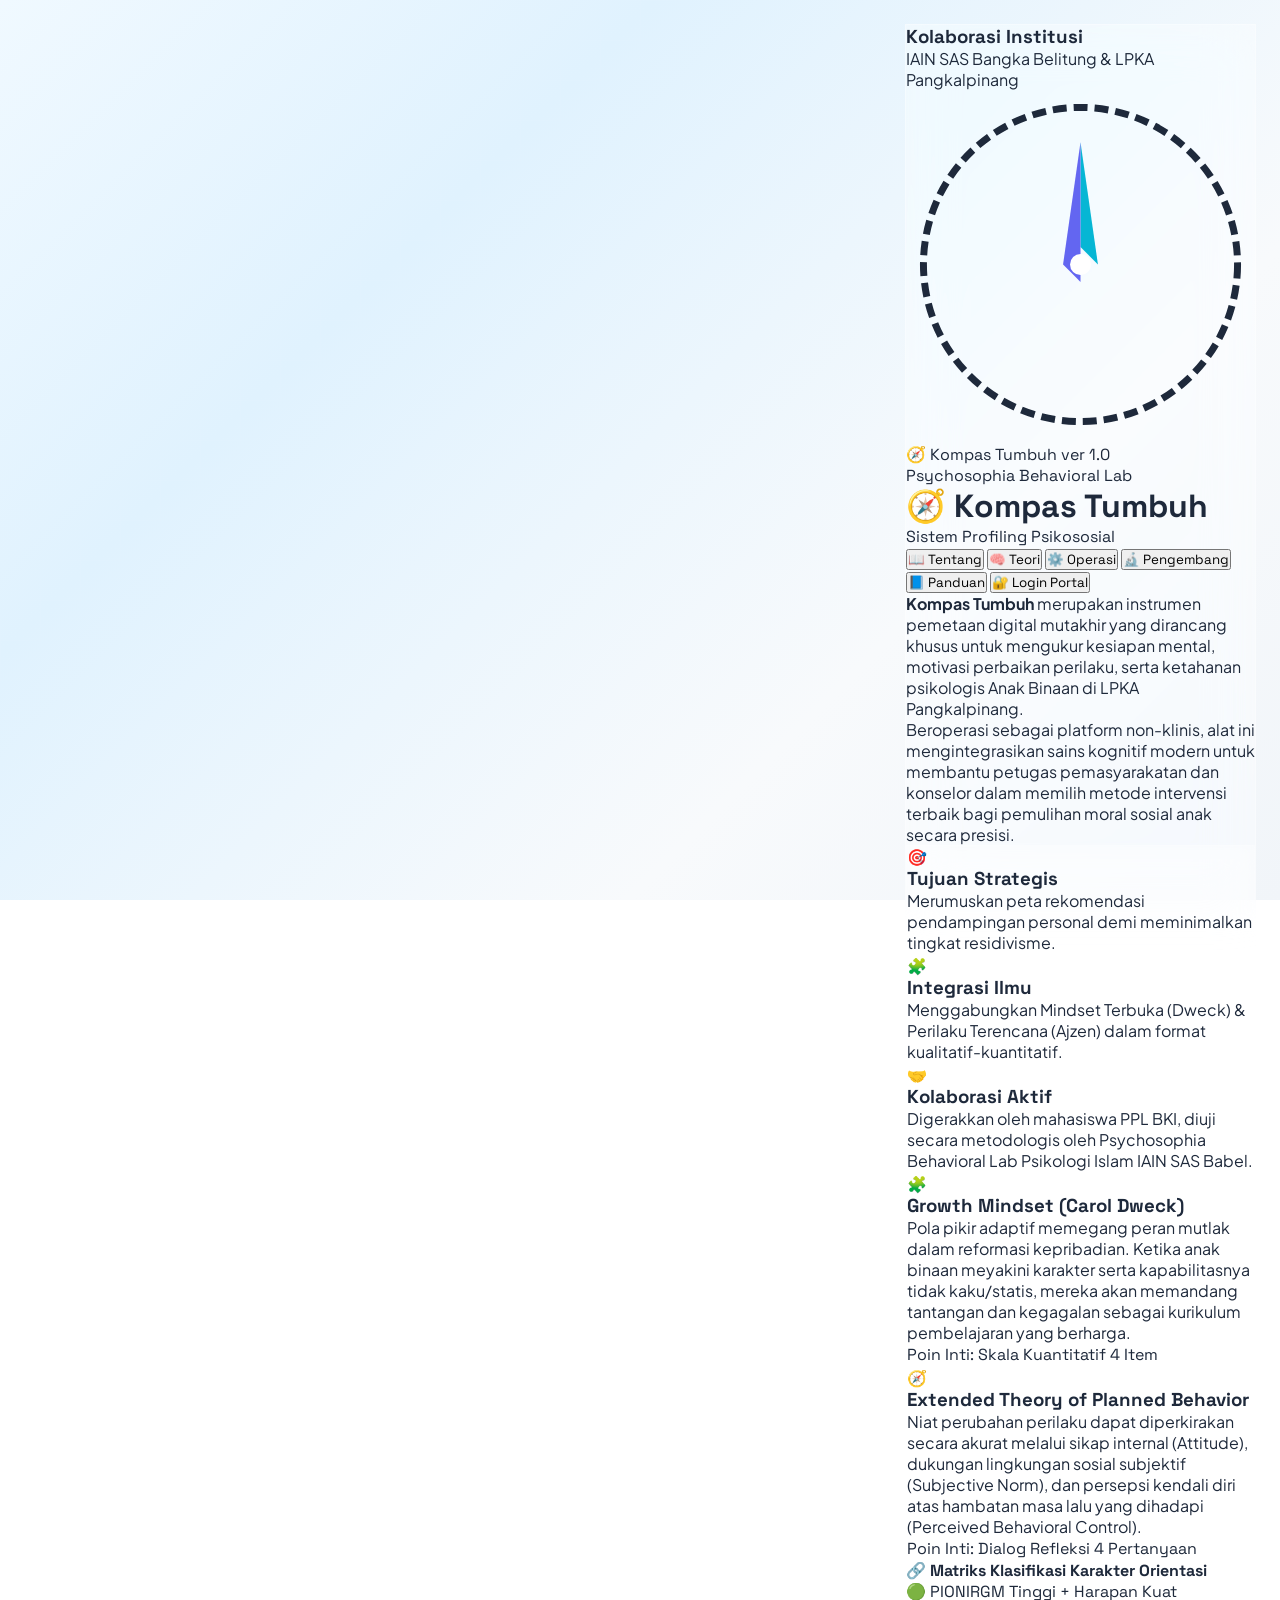
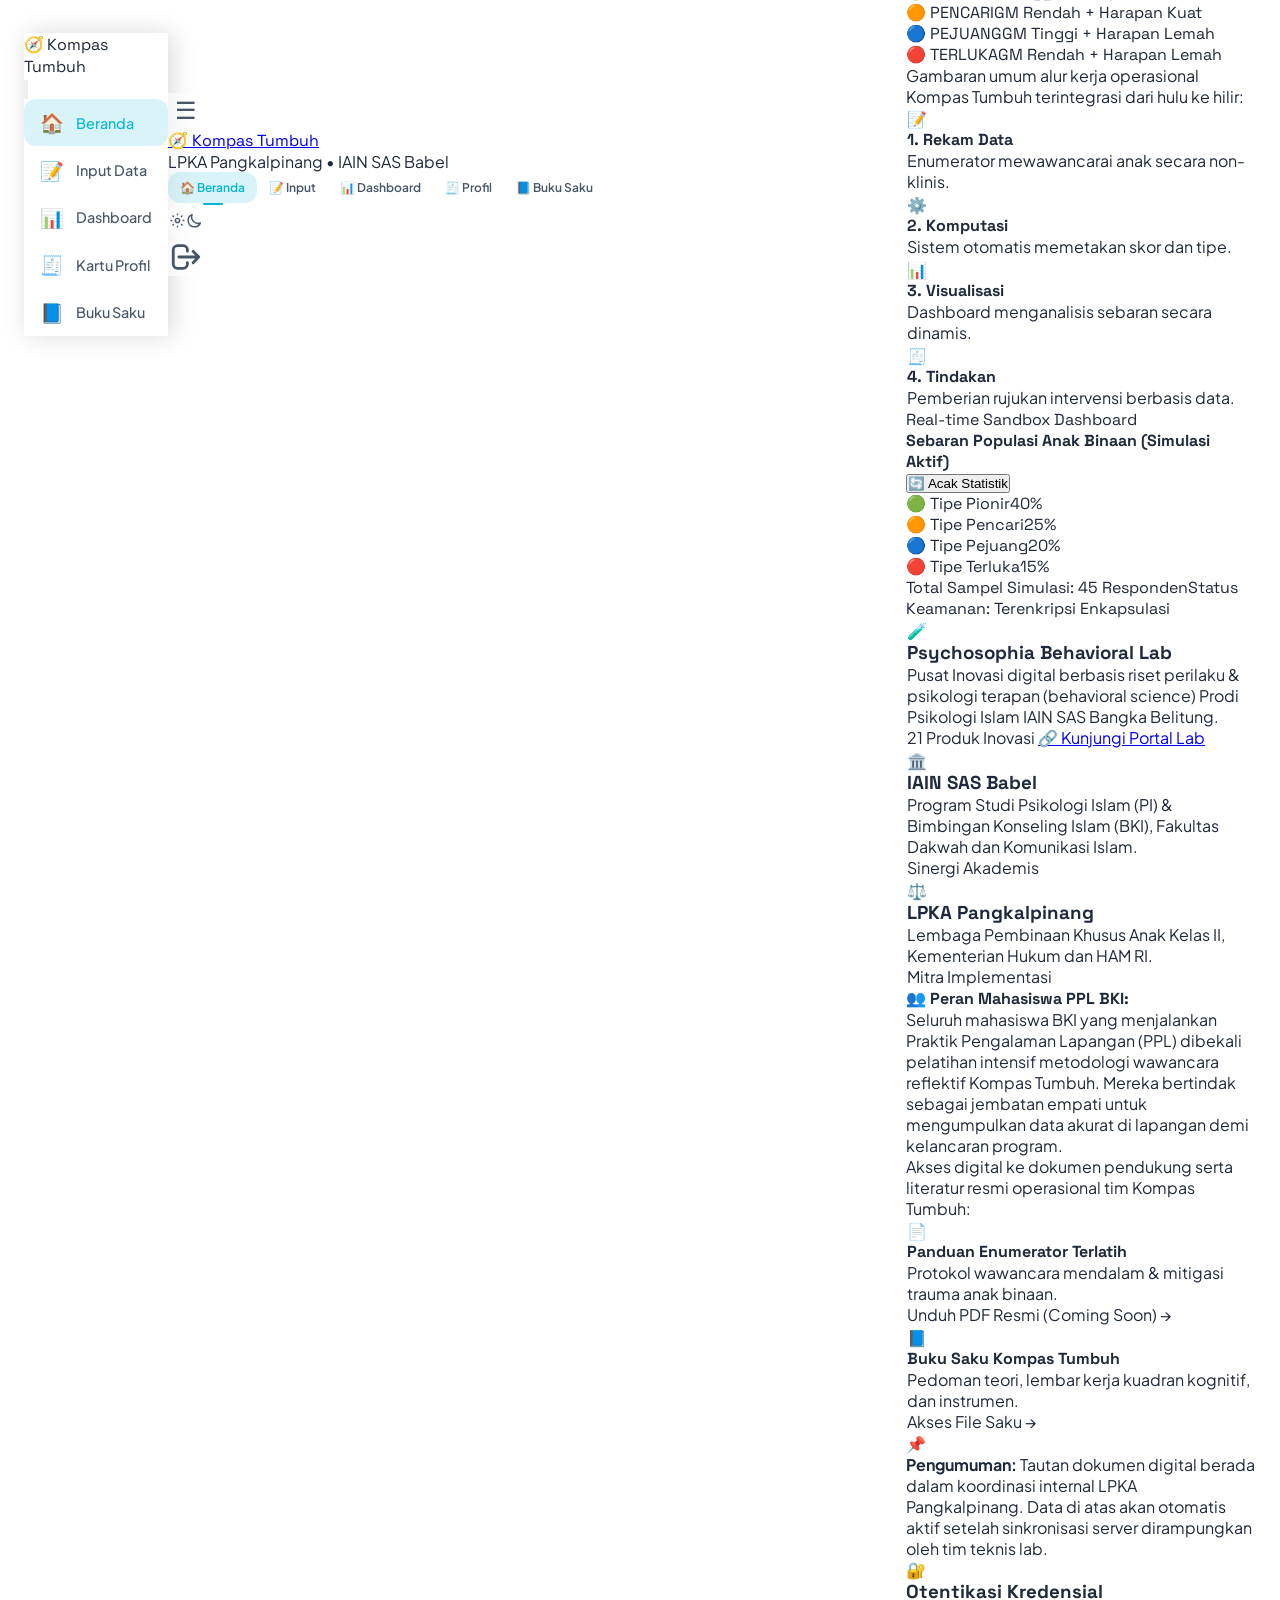
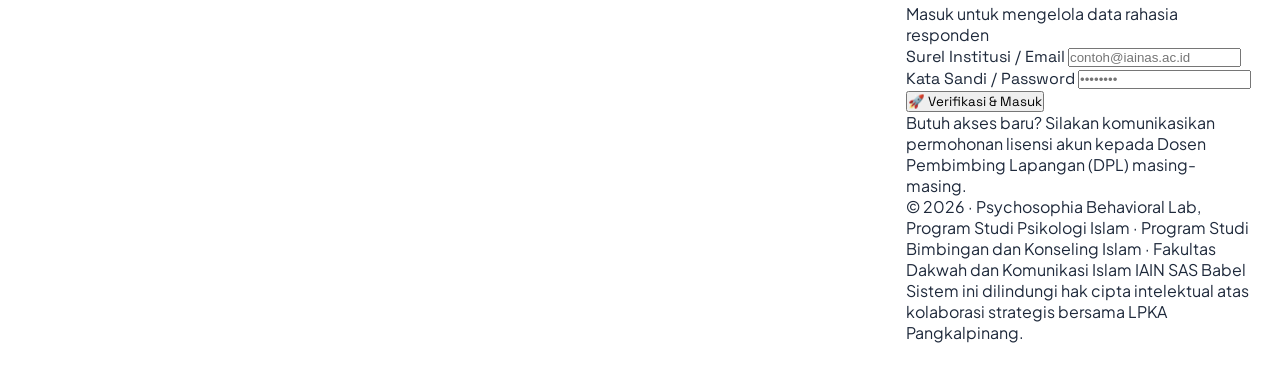
==== commit cf5c1e88: "Update index.html" ====
--- a/index.html
+++ b/index.html
@@ -129,7 +129,7 @@
             pointer-events: auto;
         }
 
-        /* Sidebar link aktif */
+        /* Sidebar link */
         .sidebar-link {
             display: flex;
             align-items: center;
@@ -167,7 +167,7 @@
             text-align: center;
         }
 
-        /* ===== NAV-TOP DENGAN HAMBURGER ===== */
+        /* ===== NAV-TOP DENGAN IKON MENU STATIS ===== */
         .nav-top {
             background: rgba(255, 255, 255, 0.6);
             backdrop-filter: blur(16px);
@@ -222,49 +222,31 @@
             background: rgba(244, 63, 94, 0.15);
         }
 
-        /* Hamburger button */
-        .hamburger-btn {
+        /* Tombol menu (tanpa animasi hamburger) */
+        .menu-btn {
             width: 2.25rem;
             height: 2.25rem;
             display: flex;
-            flex-direction: column;
             align-items: center;
             justify-content: center;
-            gap: 4px;
             border-radius: 0.75rem;
             background: transparent;
             border: none;
             cursor: pointer;
-            transition: all 0.2s ease;
+            font-size: 1.5rem;
+            color: #475569;
+            transition: background 0.2s ease;
             padding: 0;
-        }
-        .hamburger-btn:hover {
+            line-height: 1;
+        }
+        .menu-btn:hover {
             background: rgba(255, 255, 255, 0.3);
         }
-        .dark .hamburger-btn:hover {
+        .dark .menu-btn {
+            color: #cbd5e1;
+        }
+        .dark .menu-btn:hover {
             background: rgba(255, 255, 255, 0.05);
-        }
-        .hamburger-btn span {
-            display: block;
-            width: 20px;
-            height: 2px;
-            border-radius: 4px;
-            background: #475569;
-            transition: all 0.25s ease;
-            transform-origin: center;
-        }
-        .dark .hamburger-btn span {
-            background: #cbd5e1;
-        }
-        .hamburger-btn.open span:nth-child(1) {
-            transform: translateY(6px) rotate(45deg);
-        }
-        .hamburger-btn.open span:nth-child(2) {
-            opacity: 0;
-            transform: scaleX(0);
-        }
-        .hamburger-btn.open span:nth-child(3) {
-            transform: translateY(-6px) rotate(-45deg);
         }
 
         /* Desktop nav links (disembunyikan di mobile) */
@@ -297,12 +279,13 @@
                 <span class="text-2xl">🧭</span>
                 <span class="font-space font-bold text-sm text-slate-800 dark:text-white">Kompas Tumbuh</span>
             </div>
+            <!-- Tombol close hanya di mobile -->
             <button onclick="closeSidebar()" class="md:hidden p-2 rounded-xl hover:bg-slate-200 dark:hover:bg-slate-800 transition-colors">
                 <svg class="w-5 h-5" fill="none" stroke="currentColor" viewBox="0 0 24 24"><path stroke-linecap="round" stroke-linejoin="round" stroke-width="2" d="M6 18L18 6M6 6l12 12" /></svg>
             </button>
         </div>
 
-        <!-- Navigasi Sidebar -->
+        <!-- Navigasi Sidebar (tanpa footer) -->
         <nav class="flex-1 p-4 space-y-1 overflow-y-auto">
             <a href="index.html" class="sidebar-link active">
                 <span class="icon">🏠</span> Beranda
@@ -320,27 +303,19 @@
                 <span class="icon">📘</span> Buku Saku
             </a>
         </nav>
-
-        <!-- Footer Sidebar (Info) -->
-        <div class="p-4 border-t border-slate-200/50 dark:border-slate-800/50 text-[10px] text-slate-400 dark:text-slate-500 space-y-1">
-            <p>Psychosophia Behavioral Lab</p>
-            <p>IAIN SAS Bangka Belitung</p>
-            <p class="text-[9px]">v1.0 · LPKA Pangkalpinang</p>
-        </div>
+        <!-- Footer di sidebar dihilangkan -->
     </aside>
 
     <!-- ===== OVERLAY (untuk menutup sidebar di mobile) ===== -->
     <div id="sidebar-overlay" class="fixed inset-0 z-40 bg-black/50 backdrop-blur-sm hidden md:hidden" onclick="closeSidebar()"></div>
 
-    <!-- ===== NAV-TOP (sticky, dengan hamburger) ===== -->
+    <!-- ===== NAV-TOP (sticky, dengan ikon menu statis) ===== -->
     <nav class="nav-top sticky top-0 z-30 transition-all duration-300 no-print">
         <div class="max-w-7xl mx-auto px-4 py-2 flex items-center justify-between gap-2">
-            <!-- Kiri: Hamburger + Brand -->
+            <!-- Kiri: Menu Icon + Brand -->
             <div class="flex items-center gap-3 flex-shrink-0">
-                <button onclick="toggleSidebar()" class="hamburger-btn md:hidden" aria-label="Buka menu" id="hamburgerBtn">
-                    <span></span>
-                    <span></span>
-                    <span></span>
+                <button onclick="toggleSidebar()" class="menu-btn md:hidden" aria-label="Buka menu" id="menuBtn">
+                    ☰
                 </button>
                 <a href="index.html" class="flex items-center gap-2 font-space font-bold text-sm text-slate-800 dark:text-white hover:text-cyan-500 transition-colors">
                     <span class="text-xl">🧭</span>
@@ -587,7 +562,7 @@
             <p class="text-center text-[10px] text-slate-500 mt-6">Butuh akses baru? Silakan komunikasikan permohonan lisensi akun kepada Dosen Pembimbing Lapangan (DPL) masing-masing.</p>
         </div>
 
-        <!-- ===== FOOTER ===== -->
+        <!-- ===== FOOTER (HANYA DI HALAMAN UTAMA) ===== -->
         <footer class="mt-12 pt-6 border-t border-slate-200/50 dark:border-slate-800/50 text-center text-[10px] text-slate-400 dark:text-slate-500 space-y-1">
             <p>&copy; 2026 · Psychosophia Behavioral Lab, Program Studi Psikologi Islam · Program Studi Bimbingan dan Konseling Islam · Fakultas Dakwah dan Komunikasi Islam IAIN SAS Babel</p>
             <p>Sistem ini dilindungi hak cipta intelektual atas kolaborasi strategis bersama LPKA Pangkalpinang.</p>
@@ -653,31 +628,21 @@
         window.logout = logout;
 
         // ================================================================
-        // SIDEBAR TOGGLE
+        // SIDEBAR TOGGLE (Tanpa animasi hamburger)
         // ================================================================
         function toggleSidebar() {
             const sidebar = document.getElementById('mobile-sidebar');
             const overlay = document.getElementById('sidebar-overlay');
-            const hamburger = document.getElementById('hamburgerBtn');
-
             sidebar.classList.toggle('-translate-x-full');
             overlay.classList.toggle('hidden');
-
-            // Animate hamburger
-            if (hamburger) {
-                hamburger.classList.toggle('open');
-            }
         }
 
         function closeSidebar() {
             const sidebar = document.getElementById('mobile-sidebar');
             const overlay = document.getElementById('sidebar-overlay');
-            const hamburger = document.getElementById('hamburgerBtn');
-
             if (!sidebar.classList.contains('-translate-x-full')) {
                 sidebar.classList.add('-translate-x-full');
                 overlay.classList.add('hidden');
-                if (hamburger) hamburger.classList.remove('open');
             }
         }
 
@@ -897,7 +862,6 @@
         // ================================================================
         // INIT: Aktifkan tab pertama
         // ================================================================
-        // Secara default tab 'tentang' aktif
         switchPortalTab('tentang');
     </script>
 </body>
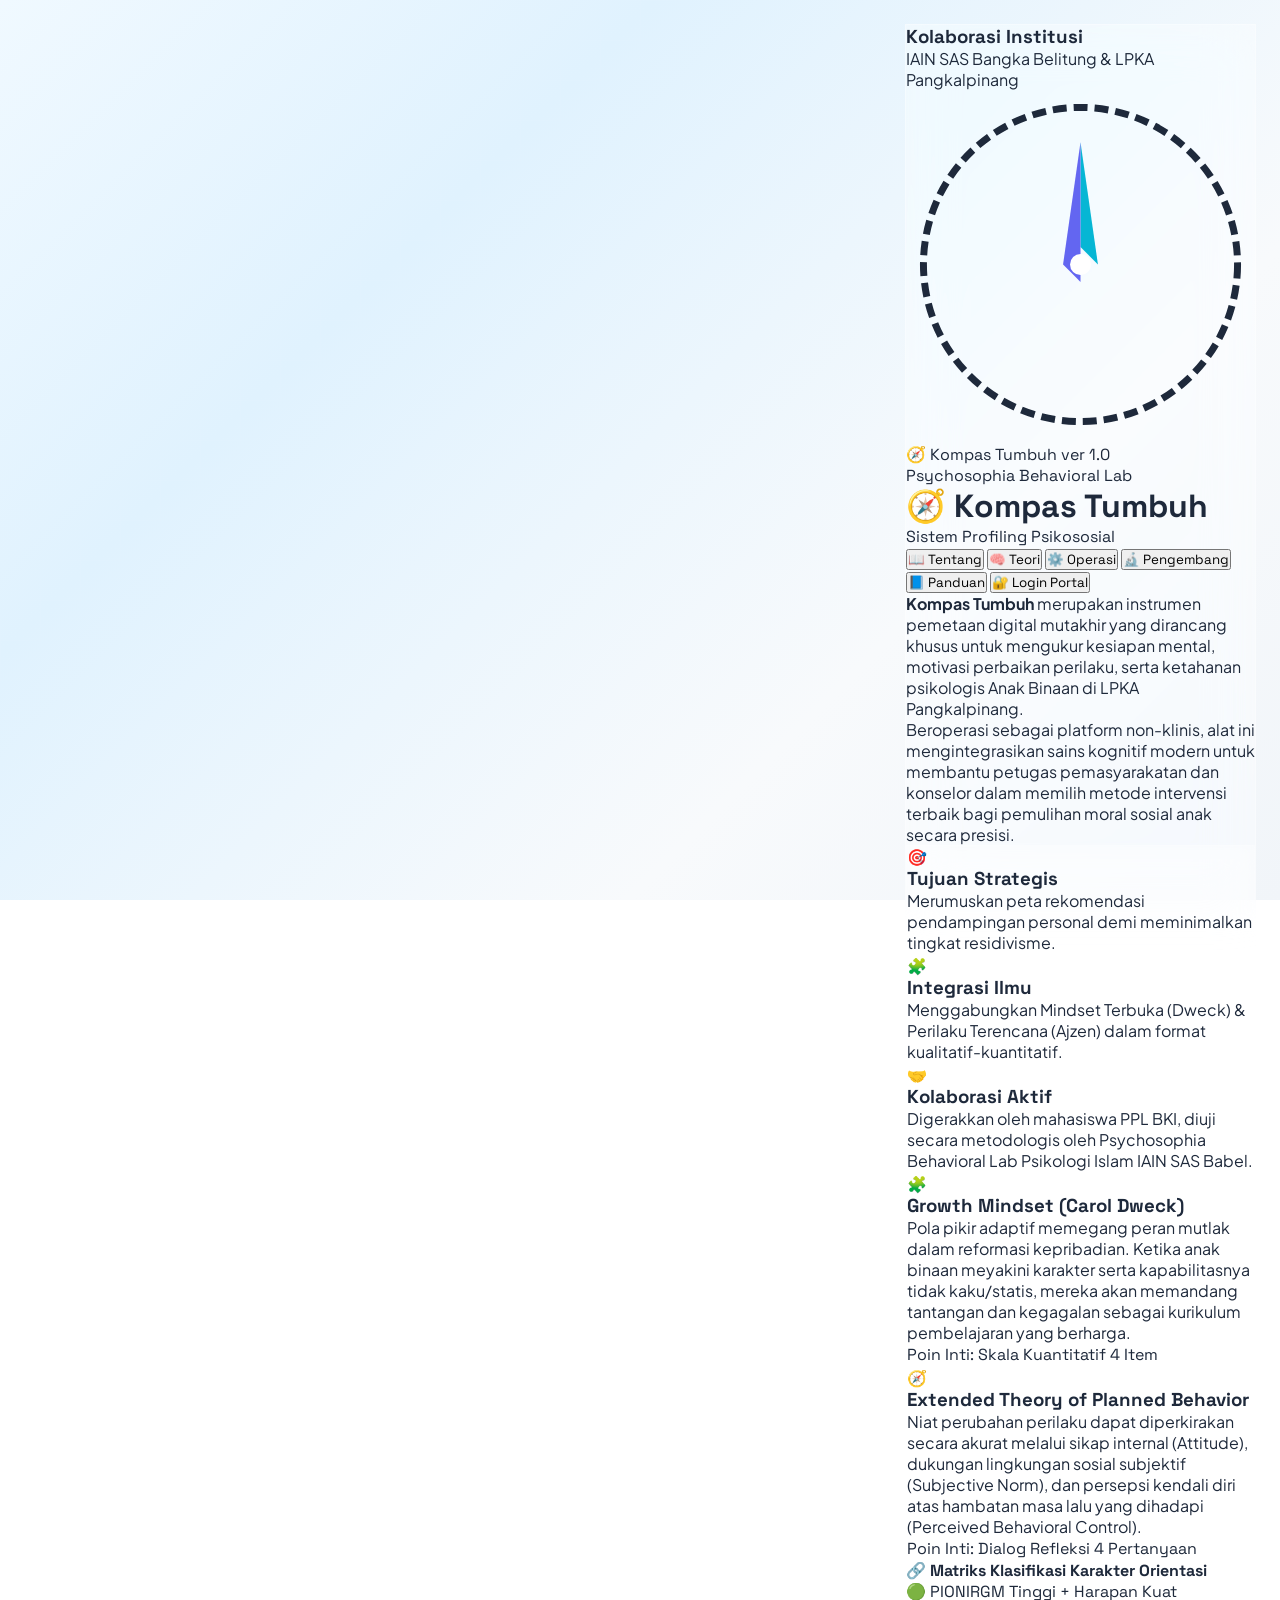
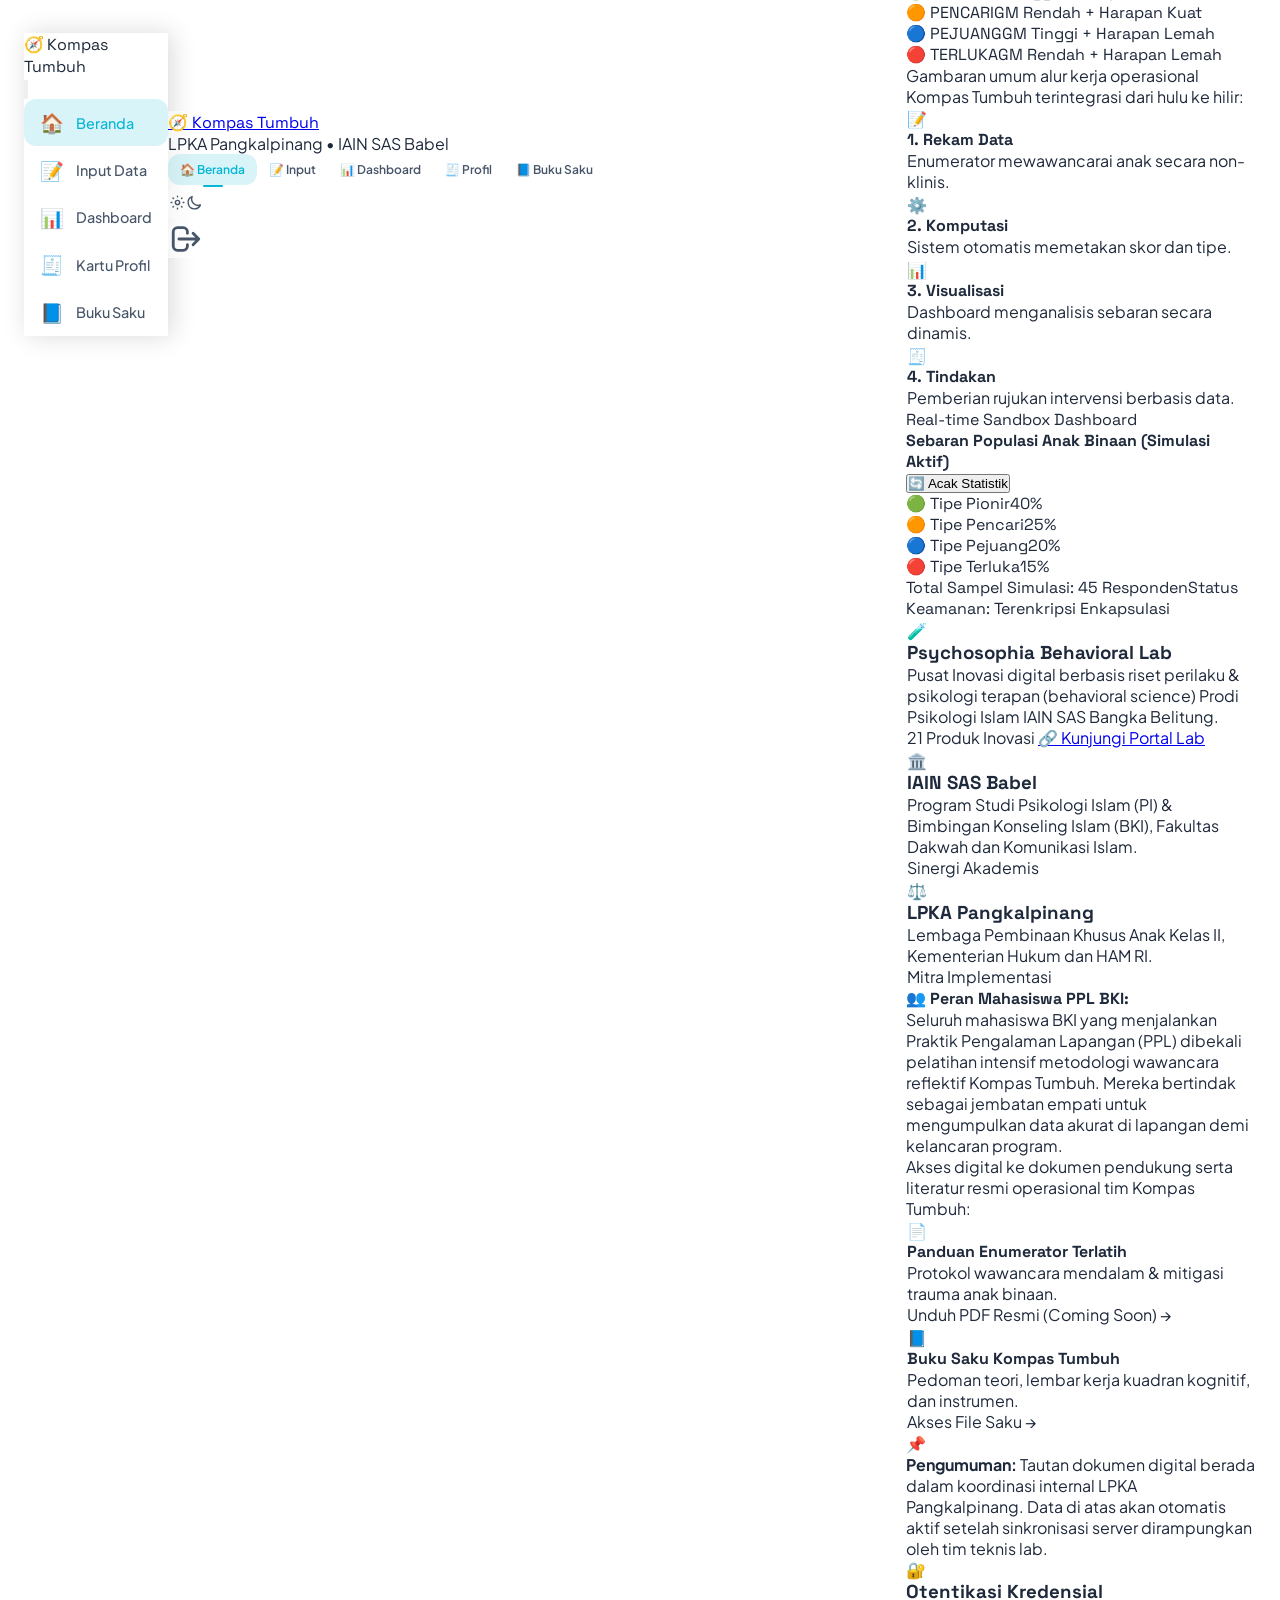
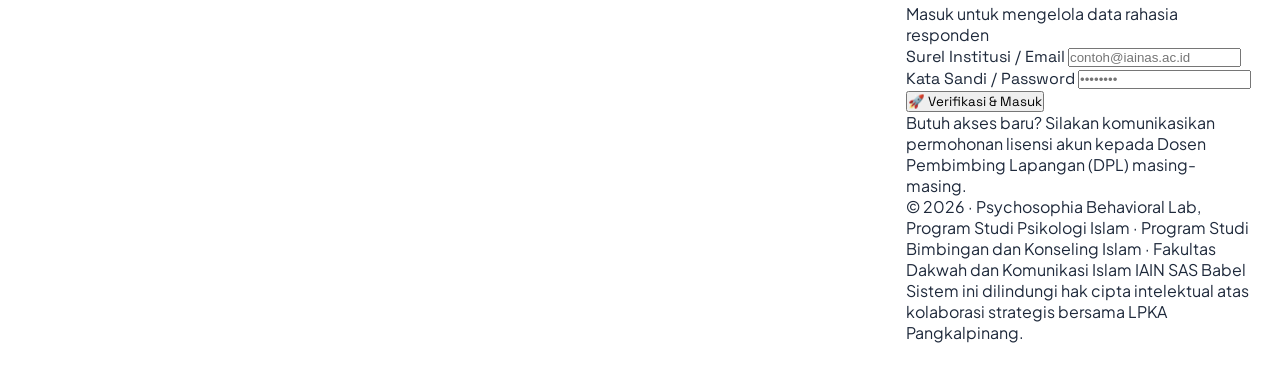
==== commit 7dd2d799: "Update index.html" ====
--- a/index.html
+++ b/index.html
@@ -249,18 +249,28 @@
             background: rgba(255, 255, 255, 0.05);
         }
 
-        /* Desktop nav links (disembunyikan di mobile) */
+        /* Desktop nav links - hanya untuk layar >= 1024px */
         .nav-link-desktop {
             display: none;
         }
-        @media (min-width: 768px) {
+        @media (min-width: 1024px) {
             .nav-link-desktop {
                 display: inline-flex;
             }
+            /* Pada desktop, sidebar tetap terbuka (tidak digeser) */
+            #mobile-sidebar {
+                transform: translateX(0) !important;
+            }
+            #sidebar-overlay {
+                display: none !important;
+            }
+            .menu-btn {
+                display: none !important;
+            }
         }
 
         /* Responsive fine-tune */
-        @media (max-width: 768px) {
+        @media (max-width: 1024px) {
             .nav-top .container {
                 padding-left: 1rem;
                 padding-right: 1rem;
@@ -271,8 +281,8 @@
 
 <body class="bg-slate-50 text-slate-800 dark:bg-slate-950 dark:text-slate-100 min-h-screen transition-colors duration-500 overflow-x-hidden flex flex-col justify-between py-0 px-0 relative">
 
-    <!-- ===== SIDEBAR (MOBILE & DESKTOP) ===== -->
-    <aside id="mobile-sidebar" class="fixed top-0 left-0 z-50 w-72 h-full bg-white/95 dark:bg-slate-900/95 backdrop-blur-xl border-r border-slate-200/50 dark:border-slate-800/50 transform -translate-x-full md:translate-x-0 transition-transform duration-300 ease-in-out shadow-2xl md:shadow-none flex flex-col">
+    <!-- ===== SIDEBAR ===== -->
+    <aside id="mobile-sidebar" class="fixed top-0 left-0 z-50 w-72 h-full bg-white/95 dark:bg-slate-900/95 backdrop-blur-xl border-r border-slate-200/50 dark:border-slate-800/50 transform -translate-x-full transition-transform duration-300 ease-in-out shadow-2xl flex flex-col">
         <!-- Header Sidebar -->
         <div class="p-5 border-b border-slate-200/50 dark:border-slate-800/50 flex items-center justify-between">
             <div class="flex items-center gap-3">
@@ -280,7 +290,7 @@
                 <span class="font-space font-bold text-sm text-slate-800 dark:text-white">Kompas Tumbuh</span>
             </div>
             <!-- Tombol close hanya di mobile -->
-            <button onclick="closeSidebar()" class="md:hidden p-2 rounded-xl hover:bg-slate-200 dark:hover:bg-slate-800 transition-colors">
+            <button onclick="closeSidebar()" class="p-2 rounded-xl hover:bg-slate-200 dark:hover:bg-slate-800 transition-colors">
                 <svg class="w-5 h-5" fill="none" stroke="currentColor" viewBox="0 0 24 24"><path stroke-linecap="round" stroke-linejoin="round" stroke-width="2" d="M6 18L18 6M6 6l12 12" /></svg>
             </button>
         </div>
@@ -306,15 +316,15 @@
         <!-- Footer di sidebar dihilangkan -->
     </aside>
 
-    <!-- ===== OVERLAY (untuk menutup sidebar di mobile) ===== -->
-    <div id="sidebar-overlay" class="fixed inset-0 z-40 bg-black/50 backdrop-blur-sm hidden md:hidden" onclick="closeSidebar()"></div>
-
-    <!-- ===== NAV-TOP (sticky, dengan ikon menu statis) ===== -->
+    <!-- ===== OVERLAY ===== -->
+    <div id="sidebar-overlay" class="fixed inset-0 z-40 bg-black/50 backdrop-blur-sm hidden" onclick="closeSidebar()"></div>
+
+    <!-- ===== NAV-TOP ===== -->
     <nav class="nav-top sticky top-0 z-30 transition-all duration-300 no-print">
         <div class="max-w-7xl mx-auto px-4 py-2 flex items-center justify-between gap-2">
             <!-- Kiri: Menu Icon + Brand -->
             <div class="flex items-center gap-3 flex-shrink-0">
-                <button onclick="toggleSidebar()" class="menu-btn md:hidden" aria-label="Buka menu" id="menuBtn">
+                <button onclick="toggleSidebar()" class="menu-btn" aria-label="Buka menu" id="menuBtn">
                     ☰
                 </button>
                 <a href="index.html" class="flex items-center gap-2 font-space font-bold text-sm text-slate-800 dark:text-white hover:text-cyan-500 transition-colors">
@@ -328,8 +338,8 @@
                 </div>
             </div>
 
-            <!-- Tengah: Menu Desktop (opsional, bisa dihilangkan karena sidebar sudah ada) -->
-            <div class="hidden md:flex items-center gap-1 flex-1 justify-center nav-link-desktop">
+            <!-- Tengah: Menu Desktop (hanya untuk layar >= 1024px) -->
+            <div class="nav-link-desktop items-center gap-1 flex-1 justify-center">
                 <a href="index.html" class="nav-link active">🏠 Beranda</a>
                 <a href="input.html" class="nav-link">📝 Input</a>
                 <a href="dashboard.html" class="nav-link">📊 Dashboard</a>
@@ -562,7 +572,7 @@
             <p class="text-center text-[10px] text-slate-500 mt-6">Butuh akses baru? Silakan komunikasikan permohonan lisensi akun kepada Dosen Pembimbing Lapangan (DPL) masing-masing.</p>
         </div>
 
-        <!-- ===== FOOTER (HANYA DI HALAMAN UTAMA) ===== -->
+        <!-- ===== FOOTER ===== -->
         <footer class="mt-12 pt-6 border-t border-slate-200/50 dark:border-slate-800/50 text-center text-[10px] text-slate-400 dark:text-slate-500 space-y-1">
             <p>&copy; 2026 · Psychosophia Behavioral Lab, Program Studi Psikologi Islam · Program Studi Bimbingan dan Konseling Islam · Fakultas Dakwah dan Komunikasi Islam IAIN SAS Babel</p>
             <p>Sistem ini dilindungi hak cipta intelektual atas kolaborasi strategis bersama LPKA Pangkalpinang.</p>
@@ -628,7 +638,7 @@
         window.logout = logout;
 
         // ================================================================
-        // SIDEBAR TOGGLE (Tanpa animasi hamburger)
+        // SIDEBAR TOGGLE
         // ================================================================
         function toggleSidebar() {
             const sidebar = document.getElementById('mobile-sidebar');
@@ -646,7 +656,6 @@
             }
         }
 
-        // Ekspos ke global
         window.toggleSidebar = toggleSidebar;
         window.closeSidebar = closeSidebar;
 
@@ -670,11 +679,9 @@
             const isOpen = !sidebar.classList.contains('-translate-x-full');
             const swipeDistance = touchEndX - touchStartX;
 
-            // Swipe dari kiri ke kanan (> 60px) untuk membuka
             if (swipeDistance > 60 && !isOpen && touchStartX < 40) {
                 toggleSidebar();
             }
-            // Swipe dari kanan ke kiri (< -60px) untuk menutup
             if (swipeDistance < -60 && isOpen) {
                 closeSidebar();
             }
@@ -698,7 +705,7 @@
         window.switchPortalTab = switchPortalTab;
 
         // ================================================================
-        // SIMULASI STATISTIK (UNTUK TAB OPERASI)
+        // SIMULASI STATISTIK
         // ================================================================
         function randomizeMockStats() {
             let r1 = Math.floor(Math.random() * 30) + 20;
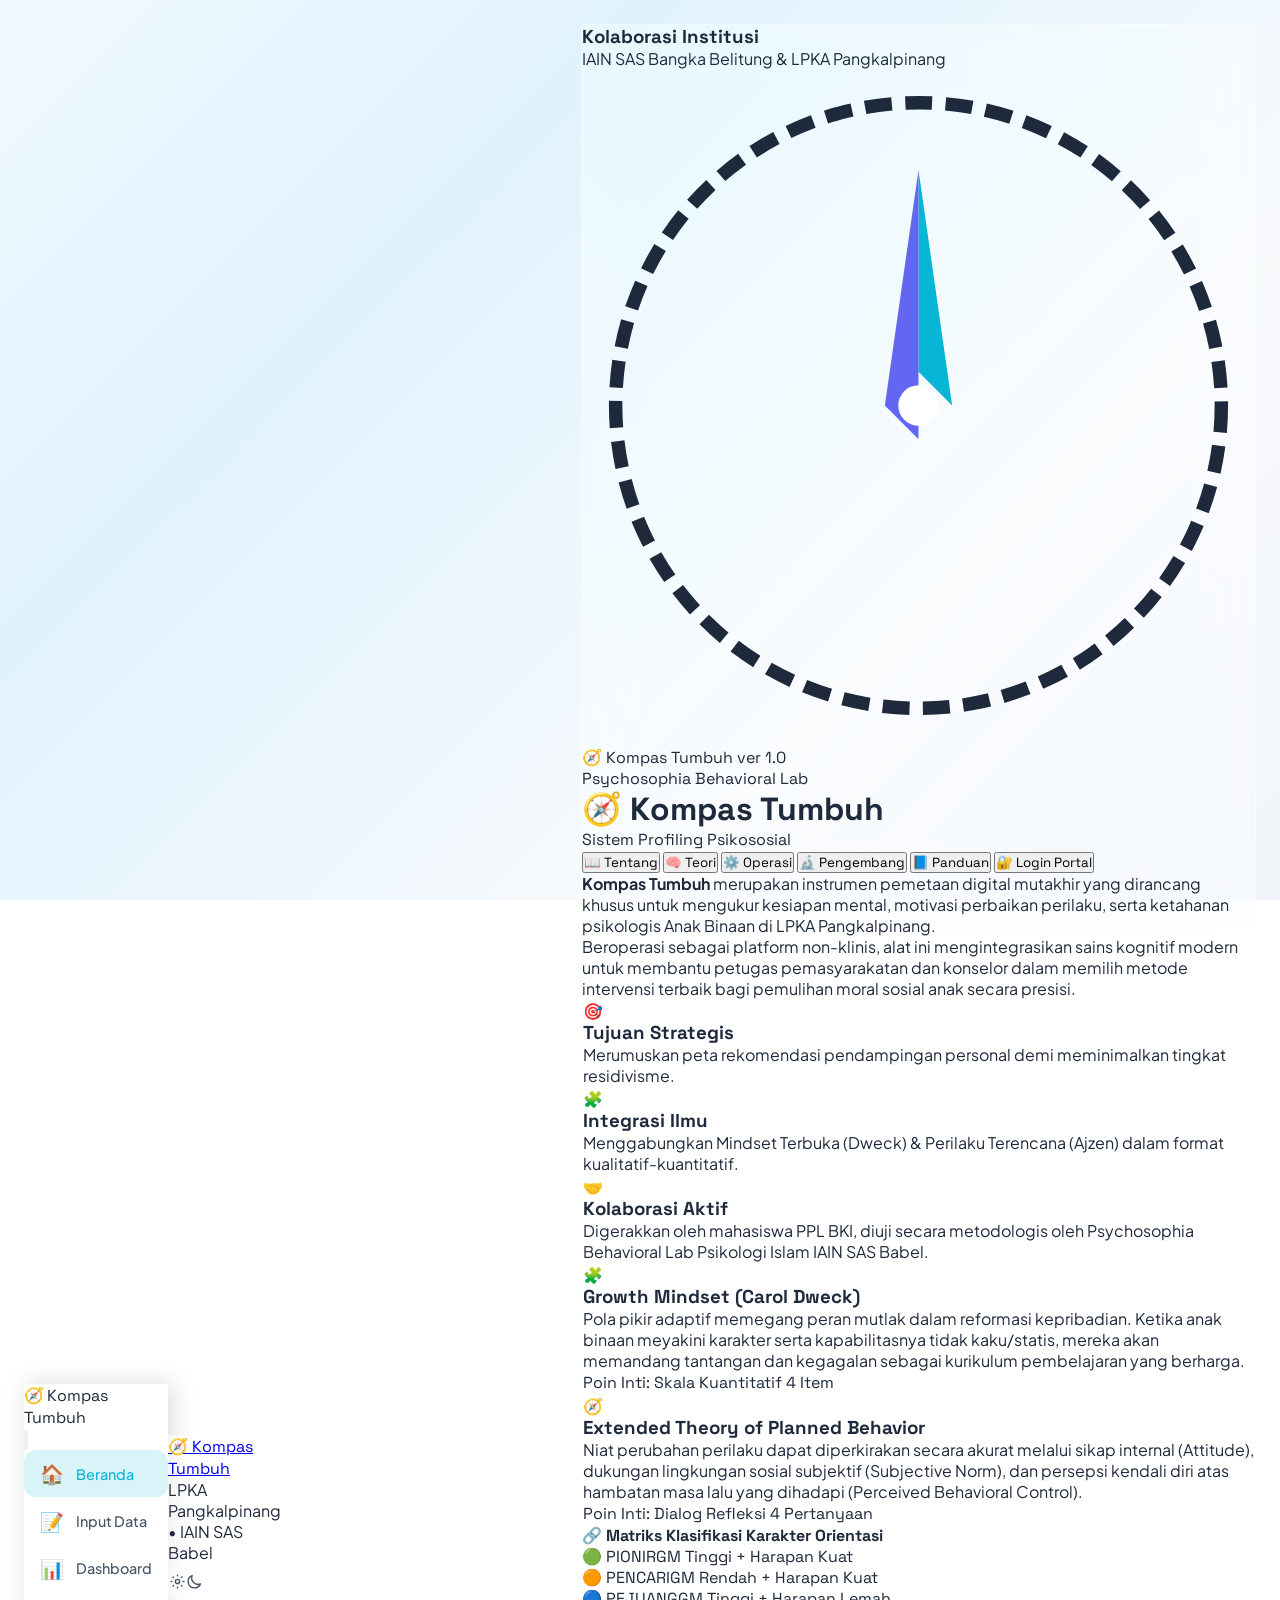
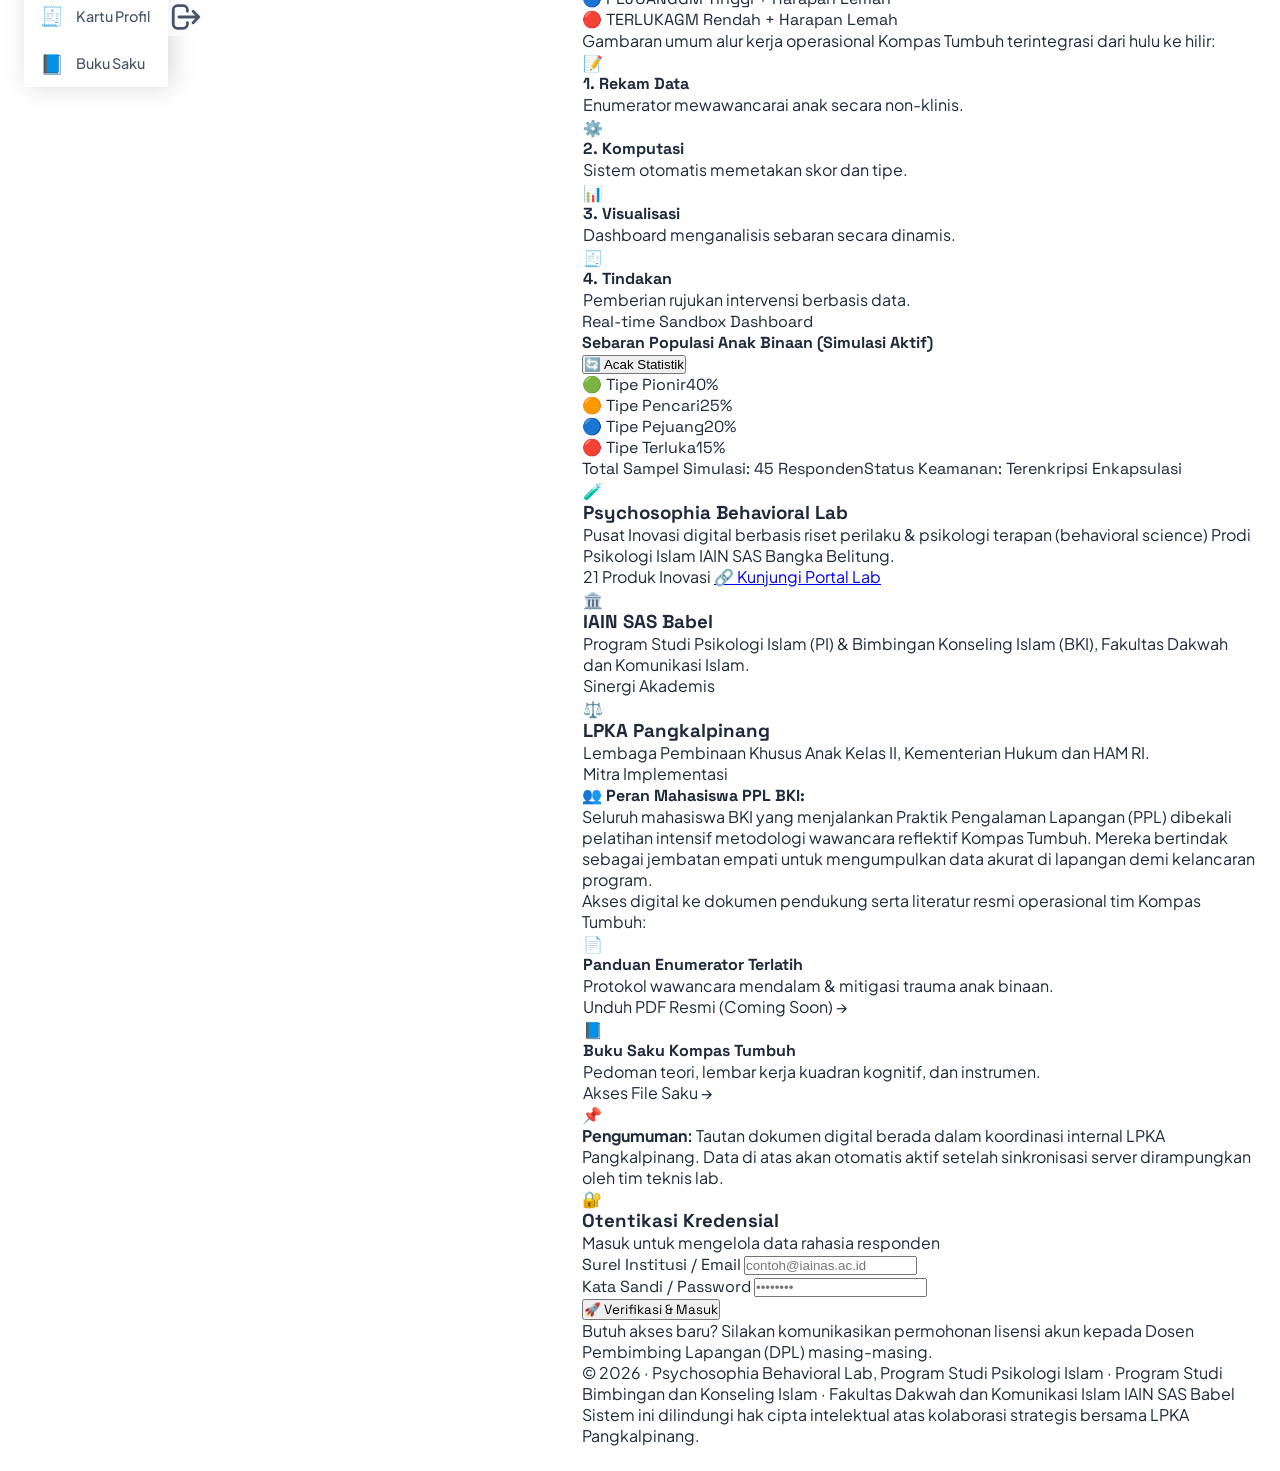
==== commit 3a65ca20: "Update index.html" ====
--- a/index.html
+++ b/index.html
@@ -338,15 +338,7 @@
                 </div>
             </div>
 
-            <!-- Tengah: Menu Desktop (hanya untuk layar >= 1024px) -->
-            <div class="nav-link-desktop items-center gap-1 flex-1 justify-center">
-                <a href="index.html" class="nav-link active">🏠 Beranda</a>
-                <a href="input.html" class="nav-link">📝 Input</a>
-                <a href="dashboard.html" class="nav-link">📊 Dashboard</a>
-                <a href="profil.html" class="nav-link">🧾 Profil</a>
-                <a href="buku-saku.html" class="nav-link">📘 Buku Saku</a>
-            </div>
-
+          
             <!-- Kanan: Tombol Aksi -->
             <div class="flex items-center gap-1.5 flex-shrink-0">
                 <button onclick="window.toggleTheme && toggleTheme()" class="nav-action-btn" title="Ganti Mode">
--- a/style.css
+++ b/style.css
@@ -35,6 +35,11 @@
     position: relative;
 }
 
+@media (max-width: 1023px) {
+    .nav-link-desktop {
+        display: none !important;
+    }
+}
 /* Pola halus (grid/pattern) untuk memberikan kedalaman */
 body::before {
     content: '';
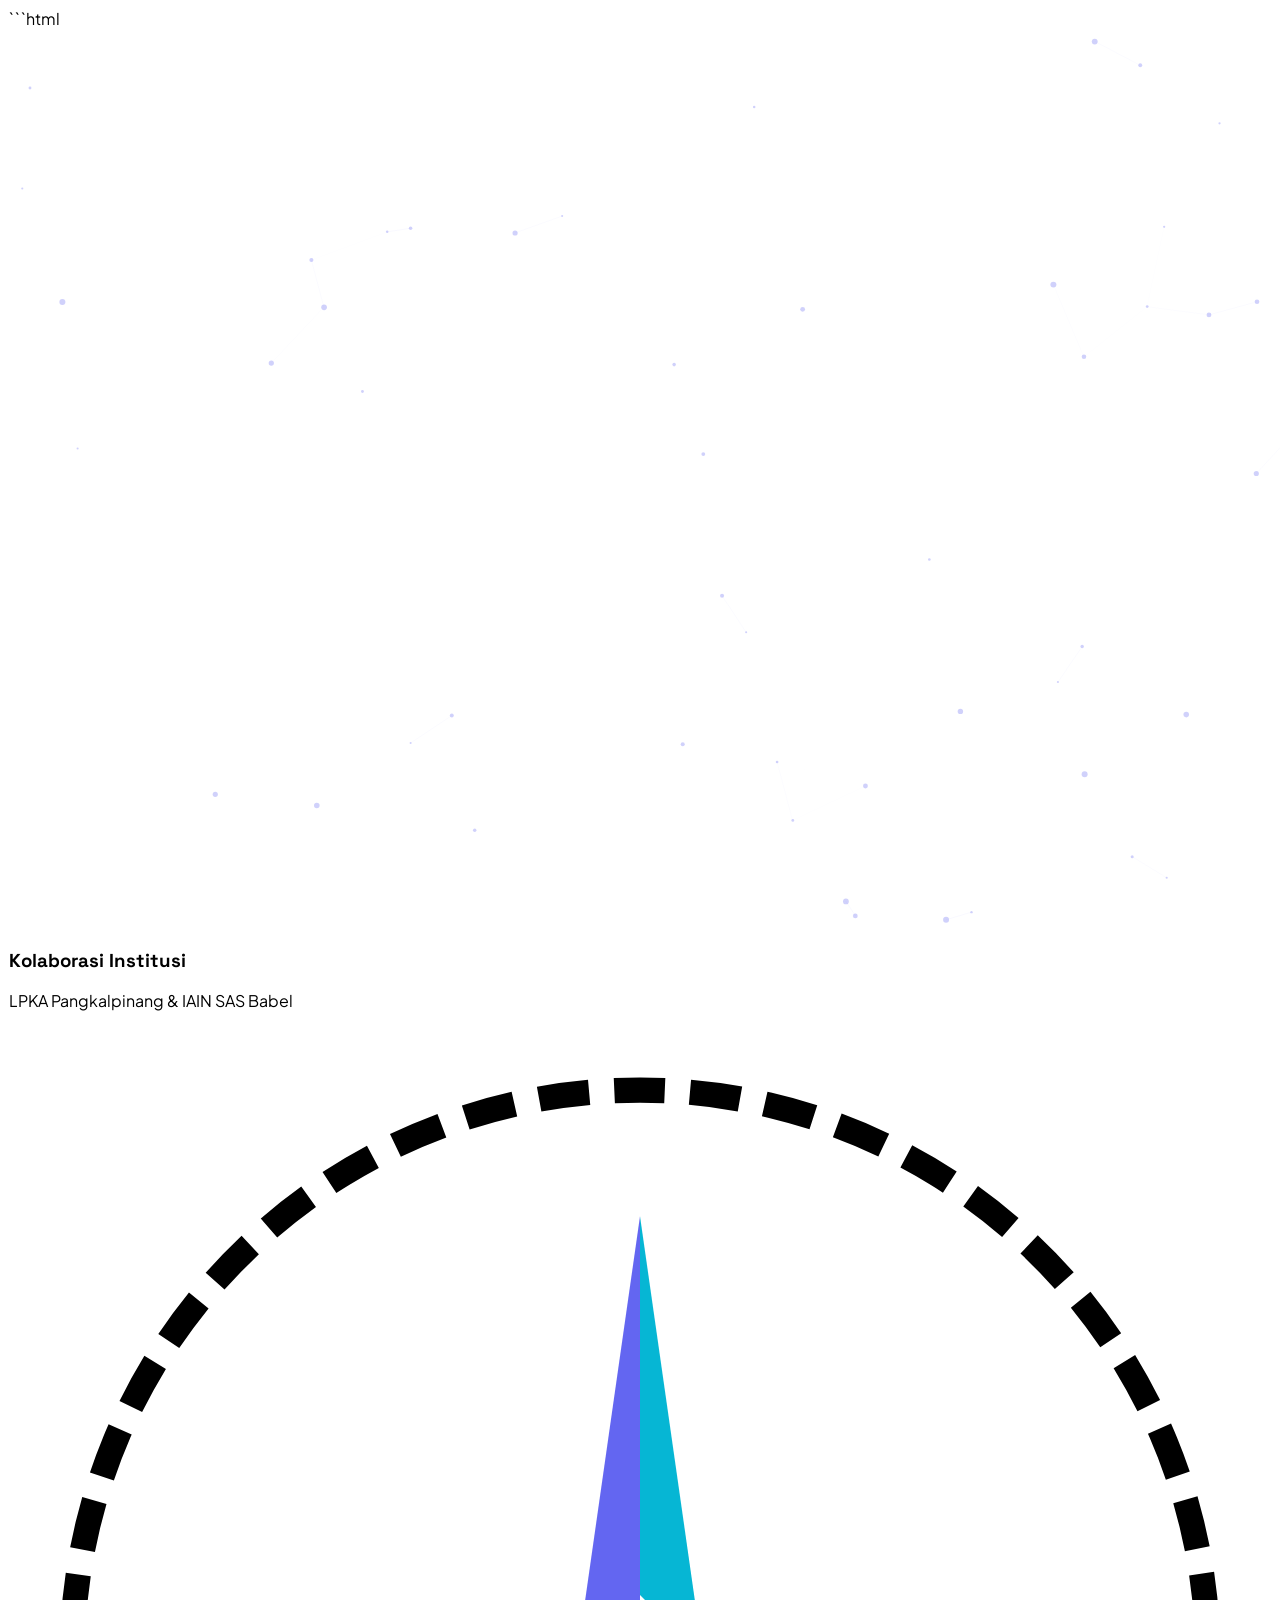
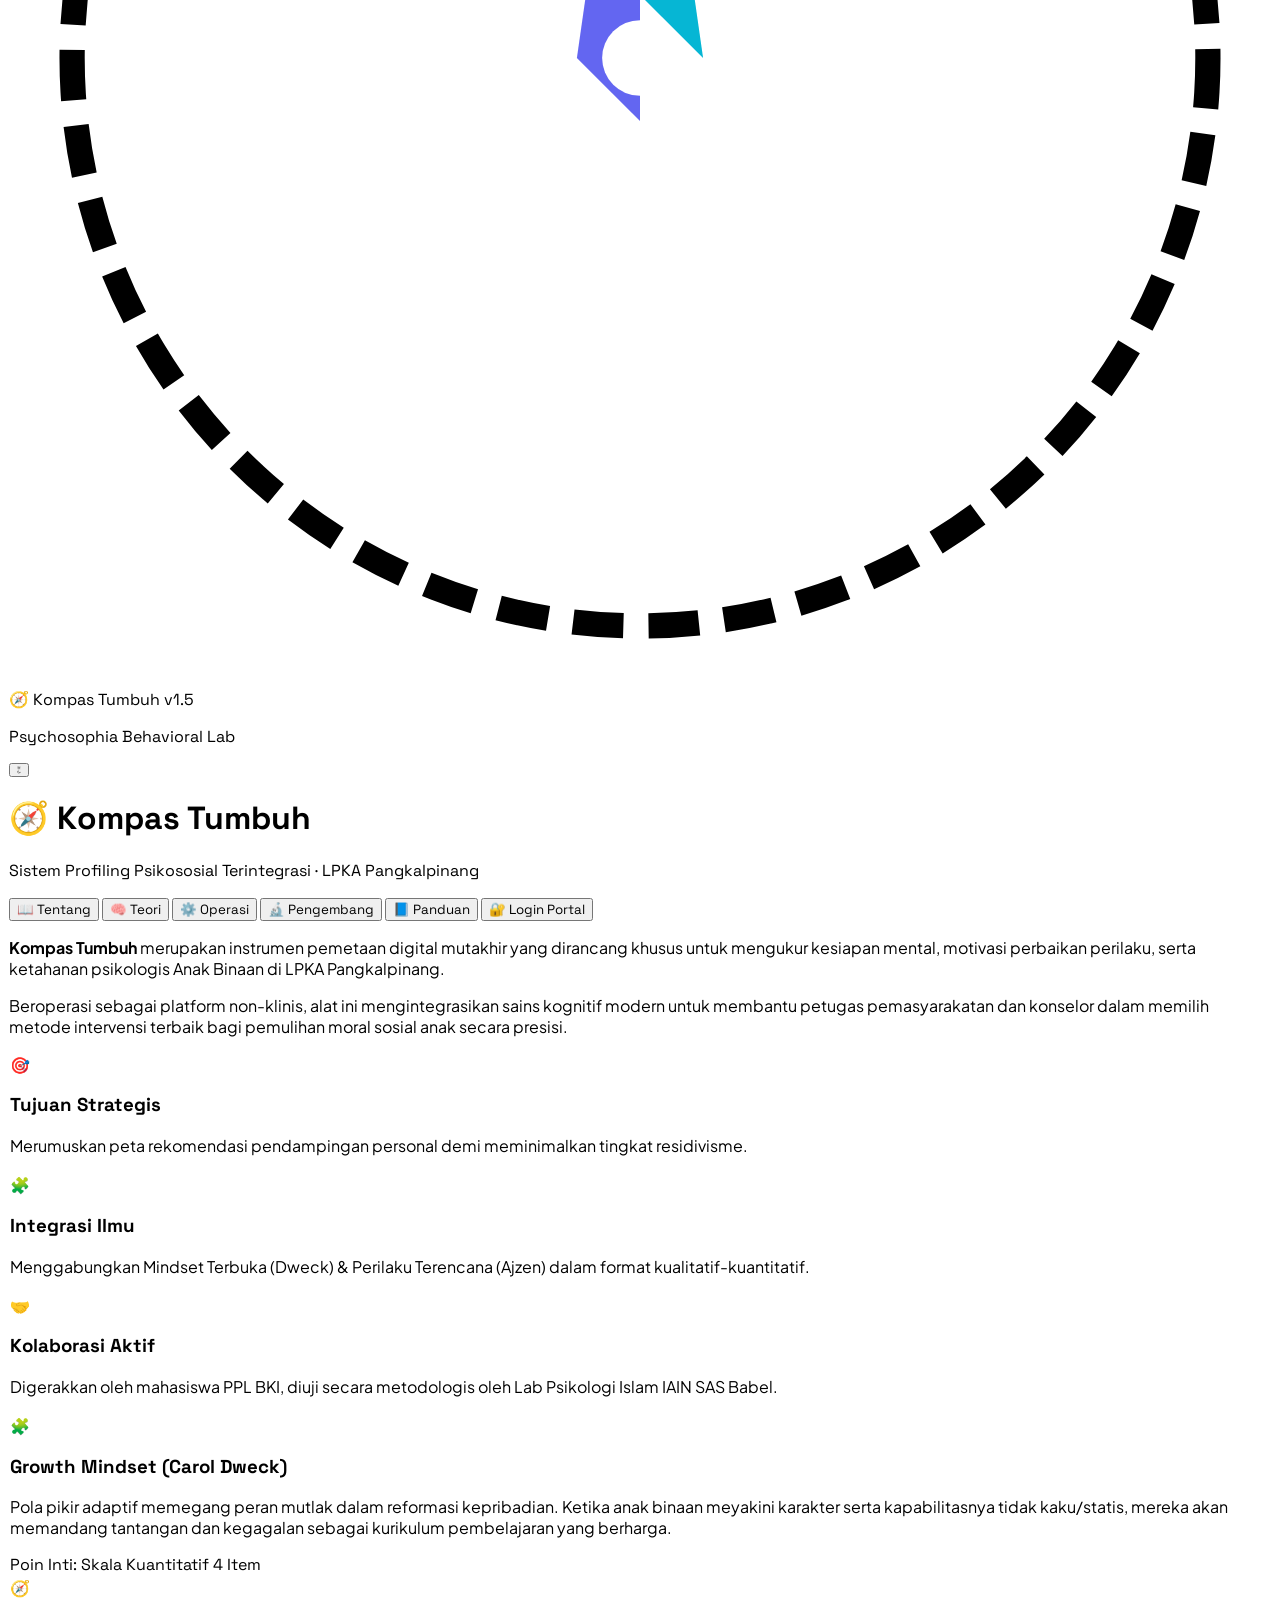
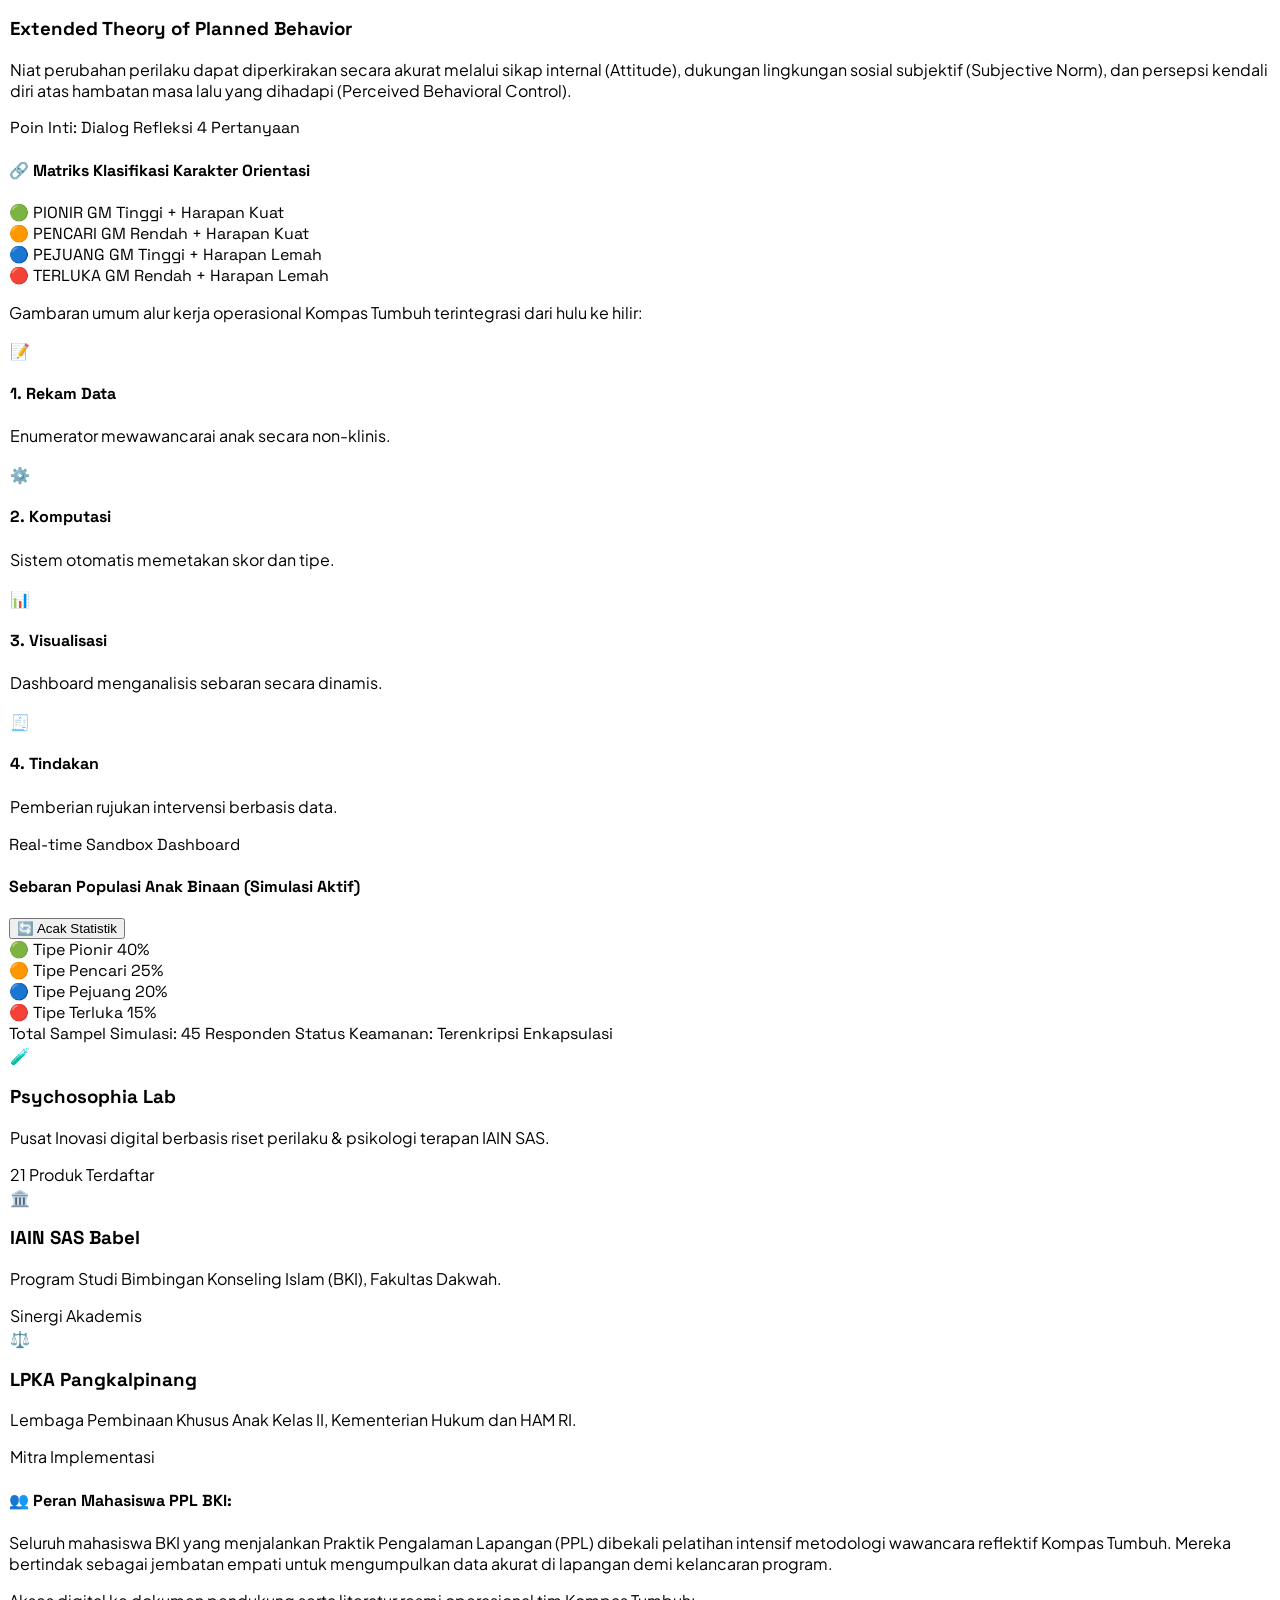
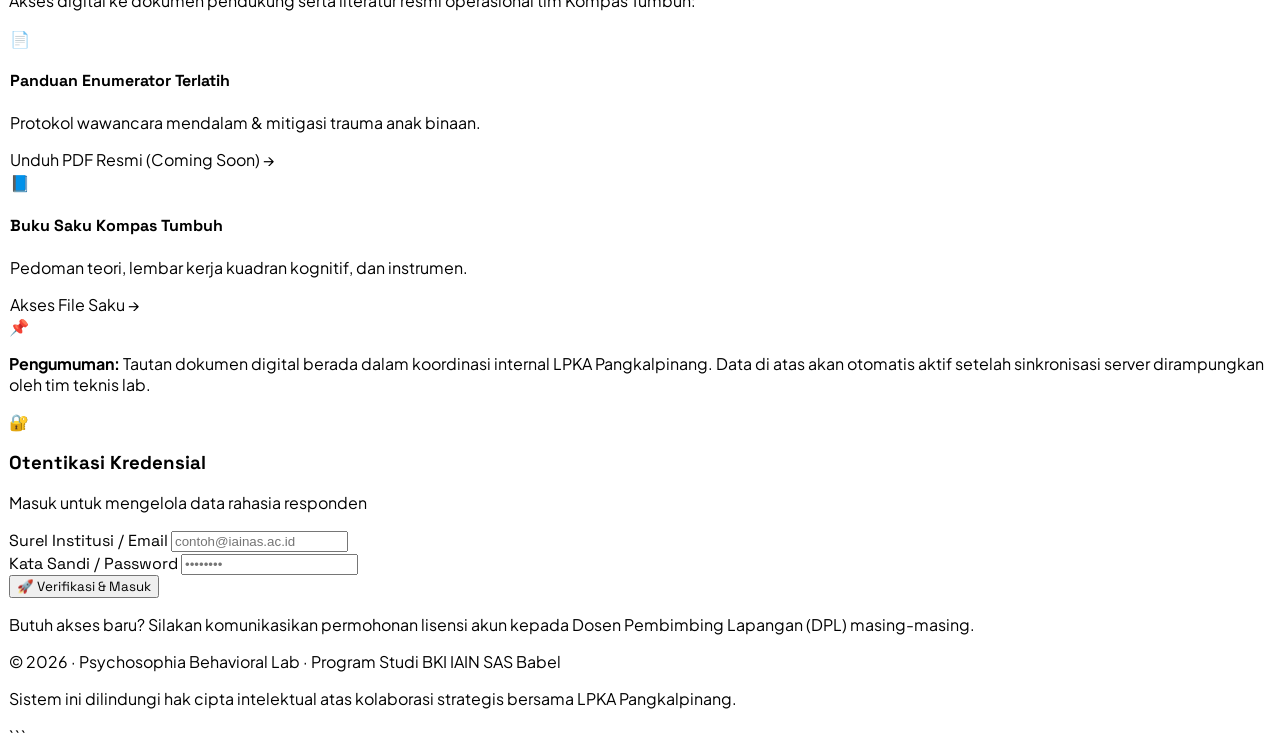
==== commit 4aa34cb3: "Add files via upload" ====
--- a/index.html
+++ b/index.html
@@ -1,14 +1,12 @@
+```html
 <!DOCTYPE html>
 <html lang="id" class="scroll-smooth dark">
 <head>
     <meta charset="UTF-8" />
     <meta name="viewport" content="width=device-width, initial-scale=1.0" />
-    <title>Portal Kompas Tumbuh</title>
-
+    <title>Kompas Tumbuh · LPKA Pangkalpinang Portal</title>
     <!-- Tailwind CSS -->
     <script src="https://cdn.tailwindcss.com"></script>
-    <!-- Supabase Client (untuk database, bukan auth) -->
-    <script src="https://esm.sh/@supabase/supabase-js@2"></script>
     <script>
         tailwind.config = {
             darkMode: 'class',
@@ -29,16 +27,8 @@
             }
         }
     </script>
-
     <!-- Google Fonts -->
     <link href="https://fonts.googleapis.com/css2?family=Plus+Jakarta+Sans:wght@300;400;500;600;700;800&family=Space+Grotesk:wght@400;500;600;700&display=swap" rel="stylesheet" />
-
-    <!-- ===== STYLE GLOBAL ===== -->
-    <link rel="stylesheet" href="style.css" />
-
-    <!-- ===== SCRIPT GLOBAL (defer) ===== -->
-    <script src="script.js" defer></script>
-
     <style>
         body {
             font-family: 'Plus Jakarta Sans', sans-serif;
@@ -46,13 +36,15 @@
         .font-space {
             font-family: 'Space Grotesk', sans-serif;
         }
-
+        
+        /* Premium Blur Glassmorphism */
         .glass-portal {
             background: rgba(255, 255, 255, 0.4);
             backdrop-filter: blur(24px) saturate(160%);
             -webkit-backdrop-filter: blur(24px) saturate(160%);
             border: 1px solid rgba(255, 255, 255, 0.3);
         }
+        
         .dark .glass-portal {
             background: rgba(9, 15, 30, 0.65);
             backdrop-filter: blur(24px) saturate(180%);
@@ -66,11 +58,13 @@
             backdrop-filter: blur(8px);
             transition: all 0.3s cubic-bezier(0.4, 0, 0.2, 1);
         }
+
         .dark .glass-btn {
             background: rgba(255, 255, 255, 0.03);
             border: 1px solid rgba(255, 255, 255, 0.05);
         }
 
+        /* Glowing Orbs */
         .glow-orb-portal {
             filter: blur(100px);
             opacity: 0.18;
@@ -82,6 +76,7 @@
             opacity: 0.4;
         }
 
+        /* Custom scrollbar for desktop */
         ::-webkit-scrollbar {
             width: 6px;
             height: 6px;
@@ -97,6 +92,7 @@
             background: rgba(156, 163, 175, 0.5);
         }
 
+        /* Shake animation for input errors */
         @keyframes shake {
             0%, 100% { transform: translateX(0); }
             25% { transform: translateX(-6px); }
@@ -105,263 +101,20 @@
         .shake-element {
             animation: shake 0.2s ease-in-out 2;
         }
-
-        /* ===== SIDEBAR STYLING ===== */
-        #mobile-sidebar {
-            transition: transform 0.3s cubic-bezier(0.4, 0, 0.2, 1);
-            will-change: transform;
-            box-shadow: 4px 0 24px rgba(0, 0, 0, 0.15);
-        }
-        .dark #mobile-sidebar {
-            box-shadow: 4px 0 24px rgba(0, 0, 0, 0.4);
-        }
-        #sidebar-overlay {
-            transition: opacity 0.25s ease;
-            backdrop-filter: blur(4px);
-            -webkit-backdrop-filter: blur(4px);
-        }
-        #sidebar-overlay.hidden {
-            opacity: 0;
-            pointer-events: none;
-        }
-        #sidebar-overlay:not(.hidden) {
-            opacity: 1;
-            pointer-events: auto;
-        }
-
-        /* Sidebar link */
-        .sidebar-link {
-            display: flex;
-            align-items: center;
-            gap: 0.75rem;
-            padding: 0.7rem 1rem;
-            border-radius: 0.75rem;
-            font-weight: 500;
-            font-size: 0.9rem;
-            color: #475569;
-            transition: all 0.2s ease;
-            text-decoration: none;
-        }
-        .dark .sidebar-link {
-            color: #cbd5e1;
-        }
-        .sidebar-link:hover {
-            background: rgba(255, 255, 255, 0.15);
-            color: #06b6d4;
-        }
-        .dark .sidebar-link:hover {
-            background: rgba(255, 255, 255, 0.05);
-            color: #22d3ee;
-        }
-        .sidebar-link.active {
-            background: rgba(6, 182, 212, 0.15);
-            color: #06b6d4;
-        }
-        .dark .sidebar-link.active {
-            background: rgba(6, 182, 212, 0.2);
-            color: #22d3ee;
-        }
-        .sidebar-link .icon {
-            font-size: 1.2rem;
-            width: 1.5rem;
-            text-align: center;
-        }
-
-        /* ===== NAV-TOP DENGAN IKON MENU STATIS ===== */
-        .nav-top {
-            background: rgba(255, 255, 255, 0.6);
-            backdrop-filter: blur(16px);
-            -webkit-backdrop-filter: blur(16px);
-            border-bottom: 1px solid rgba(255, 255, 255, 0.3);
-            transition: all 0.3s ease;
-        }
-        .dark .nav-top {
-            background: rgba(15, 23, 42, 0.7);
-            border-bottom: 1px solid rgba(255, 255, 255, 0.05);
-        }
-        .nav-top.scrolled {
-            background: rgba(255, 255, 255, 0.95) !important;
-            box-shadow: 0 4px 20px rgba(0, 0, 0, 0.08);
-        }
-        .dark .nav-top.scrolled {
-            background: rgba(15, 23, 42, 0.95) !important;
-            box-shadow: 0 4px 20px rgba(0, 0, 0, 0.3);
-        }
-
-        .nav-action-btn {
-            width: 2.25rem;
-            height: 2.25rem;
-            display: flex;
-            align-items: center;
-            justify-content: center;
-            border-radius: 0.75rem;
-            background: rgba(255, 255, 255, 0.3);
-            color: #475569;
-            transition: all 0.2s ease;
-            border: 1px solid transparent;
-            cursor: pointer;
-        }
-        .dark .nav-action-btn {
-            background: rgba(255, 255, 255, 0.05);
-            color: #cbd5e1;
-        }
-        .nav-action-btn:hover {
-            background: rgba(255, 255, 255, 0.5);
-            color: #06b6d4;
-        }
-        .dark .nav-action-btn:hover {
-            background: rgba(255, 255, 255, 0.1);
-            color: #22d3ee;
-        }
-        .nav-action-btn.logout-btn:hover {
-            color: #f43f5e;
-            background: rgba(244, 63, 94, 0.1);
-        }
-        .dark .nav-action-btn.logout-btn:hover {
-            color: #fb7185;
-            background: rgba(244, 63, 94, 0.15);
-        }
-
-        /* Tombol menu (tanpa animasi hamburger) */
-        .menu-btn {
-            width: 2.25rem;
-            height: 2.25rem;
-            display: flex;
-            align-items: center;
-            justify-content: center;
-            border-radius: 0.75rem;
-            background: transparent;
-            border: none;
-            cursor: pointer;
-            font-size: 1.5rem;
-            color: #475569;
-            transition: background 0.2s ease;
-            padding: 0;
-            line-height: 1;
-        }
-        .menu-btn:hover {
-            background: rgba(255, 255, 255, 0.3);
-        }
-        .dark .menu-btn {
-            color: #cbd5e1;
-        }
-        .dark .menu-btn:hover {
-            background: rgba(255, 255, 255, 0.05);
-        }
-
-        /* Desktop nav links - hanya untuk layar >= 1024px */
-        .nav-link-desktop {
-            display: none;
-        }
-        @media (min-width: 1024px) {
-            .nav-link-desktop {
-                display: inline-flex;
-            }
-            /* Pada desktop, sidebar tetap terbuka (tidak digeser) */
-            #mobile-sidebar {
-                transform: translateX(0) !important;
-            }
-            #sidebar-overlay {
-                display: none !important;
-            }
-            .menu-btn {
-                display: none !important;
-            }
-        }
-
-        /* Responsive fine-tune */
-        @media (max-width: 1024px) {
-            .nav-top .container {
-                padding-left: 1rem;
-                padding-right: 1rem;
-            }
-        }
     </style>
 </head>
-
-<body class="bg-slate-50 text-slate-800 dark:bg-slate-950 dark:text-slate-100 min-h-screen transition-colors duration-500 overflow-x-hidden flex flex-col justify-between py-0 px-0 relative">
-
-    <!-- ===== SIDEBAR ===== -->
-    <aside id="mobile-sidebar" class="fixed top-0 left-0 z-50 w-72 h-full bg-white/95 dark:bg-slate-900/95 backdrop-blur-xl border-r border-slate-200/50 dark:border-slate-800/50 transform -translate-x-full transition-transform duration-300 ease-in-out shadow-2xl flex flex-col">
-        <!-- Header Sidebar -->
-        <div class="p-5 border-b border-slate-200/50 dark:border-slate-800/50 flex items-center justify-between">
-            <div class="flex items-center gap-3">
-                <span class="text-2xl">🧭</span>
-                <span class="font-space font-bold text-sm text-slate-800 dark:text-white">Kompas Tumbuh</span>
-            </div>
-            <!-- Tombol close hanya di mobile -->
-            <button onclick="closeSidebar()" class="p-2 rounded-xl hover:bg-slate-200 dark:hover:bg-slate-800 transition-colors">
-                <svg class="w-5 h-5" fill="none" stroke="currentColor" viewBox="0 0 24 24"><path stroke-linecap="round" stroke-linejoin="round" stroke-width="2" d="M6 18L18 6M6 6l12 12" /></svg>
-            </button>
-        </div>
-
-        <!-- Navigasi Sidebar (tanpa footer) -->
-        <nav class="flex-1 p-4 space-y-1 overflow-y-auto">
-            <a href="index.html" class="sidebar-link active">
-                <span class="icon">🏠</span> Beranda
-            </a>
-            <a href="input.html" class="sidebar-link">
-                <span class="icon">📝</span> Input Data
-            </a>
-            <a href="dashboard.html" class="sidebar-link">
-                <span class="icon">📊</span> Dashboard
-            </a>
-            <a href="profil.html" class="sidebar-link">
-                <span class="icon">🧾</span> Kartu Profil
-            </a>
-            <a href="buku-saku.html" class="sidebar-link">
-                <span class="icon">📘</span> Buku Saku
-            </a>
-        </nav>
-        <!-- Footer di sidebar dihilangkan -->
-    </aside>
-
-    <!-- ===== OVERLAY ===== -->
-    <div id="sidebar-overlay" class="fixed inset-0 z-40 bg-black/50 backdrop-blur-sm hidden" onclick="closeSidebar()"></div>
-
-    <!-- ===== NAV-TOP ===== -->
-    <nav class="nav-top sticky top-0 z-30 transition-all duration-300 no-print">
-        <div class="max-w-7xl mx-auto px-4 py-2 flex items-center justify-between gap-2">
-            <!-- Kiri: Menu Icon + Brand -->
-            <div class="flex items-center gap-3 flex-shrink-0">
-                <button onclick="toggleSidebar()" class="menu-btn" aria-label="Buka menu" id="menuBtn">
-                    ☰
-                </button>
-                <a href="index.html" class="flex items-center gap-2 font-space font-bold text-sm text-slate-800 dark:text-white hover:text-cyan-500 transition-colors">
-                    <span class="text-xl">🧭</span>
-                    <span class="hidden sm:inline">Kompas Tumbuh</span>
-                </a>
-                <div class="hidden sm:flex items-center gap-2 text-[10px] text-slate-400 border-l border-slate-300 dark:border-slate-700 pl-3">
-                    <span>LPKA Pangkalpinang</span>
-                    <span class="text-slate-500">•</span>
-                    <span>IAIN SAS Babel</span>
-                </div>
-            </div>
-
-          
-            <!-- Kanan: Tombol Aksi -->
-            <div class="flex items-center gap-1.5 flex-shrink-0">
-                <button onclick="window.toggleTheme && toggleTheme()" class="nav-action-btn" title="Ganti Mode">
-                    <svg id="theme-sun-nav" class="w-4 h-4 hidden" fill="none" stroke="currentColor" viewBox="0 0 24 24"><path stroke-linecap="round" stroke-linejoin="round" stroke-width="2" d="M12 3v1m0 16v1m9-9h-1M4 12H3m15.364-6.364l-.707.707M6.343 17.657l-.707.707m12.728 0l-.707-.707M6.343 6.364l-.707-.707M15 12a3 3 0 11-6 0 3 3 0 016 0z" /></svg>
-                    <svg id="theme-moon-nav" class="w-4 h-4" fill="none" stroke="currentColor" viewBox="0 0 24 24"><path stroke-linecap="round" stroke-linejoin="round" stroke-width="2" d="M20.354 15.354A9 9 0 018.646 3.646 9.003 9.003 0 0012 21a9.003 9.003 0 008.354-5.646z" /></svg>
-                </button>
-                <button onclick="window.logout && logout()" class="nav-action-btn logout-btn" title="Logout">
-                    <svg class="w-4 h-4" fill="none" stroke="currentColor" viewBox="0 0 24 24"><path stroke-linecap="round" stroke-linejoin="round" stroke-width="2" d="M17 16l4-4m0 0l-4-4m4 4H7m6 4v1a3 3 0 01-3 3H6a3 3 0 01-3-3V7a3 3 0 013-3h4a3 3 0 013 3v1" /></svg>
-                </button>
-            </div>
-        </div>
-    </nav>
-
-    <!-- ===== AMBIENT BACKGROUND ===== -->
+<body class="bg-slate-50 text-slate-800 dark:bg-slate-950 dark:text-slate-100 min-h-screen transition-colors duration-500 overflow-x-hidden flex flex-col justify-between py-6 md:py-12 px-4 relative">
+
+    <!-- Interactive Background Particles -->
     <div class="fixed inset-0 overflow-hidden z-0 pointer-events-none">
         <canvas id="portalCanvas" class="absolute inset-0 pointer-events-auto opacity-30 dark:opacity-45"></canvas>
         <div class="glow-orb-portal absolute top-[-10%] right-[-10%] w-[500px] h-[500px] rounded-full bg-cyan-500"></div>
         <div class="glow-orb-portal absolute bottom-[-10%] left-[-10%] w-[600px] h-[600px] rounded-full bg-indigo-600"></div>
     </div>
 
-    <!-- ===== MAIN CONTENT ===== -->
+    <!-- MAIN HOLOGRAPHIC CONTAINER -->
     <main class="w-full max-w-4xl mx-auto glass-portal rounded-[32px] p-6 md:p-10 shadow-2xl shadow-indigo-500/5 relative z-10 my-auto">
-
+        
         <!-- ===== HEADER STATUS BAR ===== -->
         <div class="flex flex-wrap justify-between items-center gap-6 border-b border-slate-200/50 dark:border-slate-800/50 pb-6 mb-8">
             <div class="flex items-center gap-4">
@@ -372,10 +125,12 @@
                 </div>
                 <div class="hidden sm:block">
                     <h3 class="text-xs font-bold font-space text-slate-400 uppercase tracking-widest">Kolaborasi Institusi</h3>
-                    <p class="text-[10px] text-slate-500">IAIN SAS Bangka Belitung & LPKA Pangkalpinang</p>
-                </div>
-            </div>
+                    <p class="text-[10px] text-slate-500">LPKA Pangkalpinang & IAIN SAS Babel</p>
+                </div>
+            </div>
+            
             <div class="flex items-center gap-3">
+                <!-- Interactive Mini Compass Brand Widget -->
                 <div class="relative w-10 h-10 hidden xs:block cursor-pointer" id="miniCompassBtn">
                     <div class="absolute inset-0 bg-gradient-to-tr from-cyan-500 to-indigo-600 rounded-full blur-md opacity-20"></div>
                     <svg id="miniCompassSvg" class="w-full h-full transform transition-transform duration-500 ease-out" viewBox="0 0 100 100">
@@ -385,27 +140,52 @@
                         <circle cx="50" cy="50" r="3" fill="#ffffff"/>
                     </svg>
                 </div>
+
                 <div class="text-right">
-                    <span class="px-3 py-1 rounded-full bg-cyan-500/10 dark:bg-cyan-500/20 text-cyan-600 dark:text-cyan-400 font-semibold text-xs font-space border border-cyan-500/20">🧭 Kompas Tumbuh ver 1.0</span>
+                    <span class="px-3 py-1 rounded-full bg-cyan-500/10 dark:bg-cyan-500/20 text-cyan-600 dark:text-cyan-400 font-semibold text-xs font-space border border-cyan-500/20">
+                        🧭 Kompas Tumbuh v1.5
+                    </span>
                     <p class="text-[9px] text-slate-500 dark:text-slate-400 mt-1 uppercase tracking-widest font-space">Psychosophia Behavioral Lab</p>
                 </div>
+
+                <!-- Theme Toggler -->
+                <button onclick="togglePortalTheme()" class="p-2 rounded-xl bg-slate-200/50 hover:bg-slate-200 dark:bg-slate-800/50 dark:hover:bg-slate-800 text-slate-700 dark:text-slate-300 transition-all active:scale-95" title="Ganti Mode Tampilan">
+                    <svg id="theme-sun" class="w-4 h-4 hidden" fill="none" stroke="currentColor" viewBox="0 0 24 24"><path stroke-linecap="round" stroke-linejoin="round" stroke-width="2" d="M12 3v1m0 16v1m9-9h-1M4 12H3m15.364-6.364l-.707.707M6.343 17.657l-.707.707m12.728 0l-.707-.707M6.343 6.364l-.707-.707M15 12a3 3 0 11-6 0 3 3 0 016 0z" /></svg>
+                    <svg id="theme-moon" class="w-4 h-4" fill="none" stroke="currentColor" viewBox="0 0 24 24"><path stroke-linecap="round" stroke-linejoin="round" stroke-width="2" d="M20.354 15.354A9 9 0 018.646 3.646 9.003 9.003 0 0012 21a9.003 9.003 0 008.354-5.646z" /></svg>
+                </button>
             </div>
         </div>
 
         <!-- ===== HERO IDENTITY ===== -->
         <div class="text-center mb-8">
-            <h1 class="text-3xl md:text-5xl font-black font-space tracking-tight bg-clip-text text-transparent bg-gradient-to-r from-slate-900 to-slate-600 dark:from-white dark:to-slate-300">🧭 Kompas Tumbuh</h1>
-            <p class="text-xs md:text-sm text-slate-500 mt-1 uppercase tracking-widest font-space">Sistem Profiling Psikososial</p>
+            <h1 class="text-3xl md:text-5xl font-black font-space tracking-tight bg-clip-text text-transparent bg-gradient-to-r from-slate-900 to-slate-600 dark:from-white dark:to-slate-300">
+                🧭 Kompas Tumbuh
+            </h1>
+            <p class="text-xs md:text-sm text-slate-500 mt-1 uppercase tracking-widest font-space">
+                Sistem Profiling Psikososial Terintegrasi · LPKA Pangkalpinang
+            </p>
         </div>
 
         <!-- ===== TABS NAVIGATION ===== -->
         <nav class="flex flex-wrap justify-center gap-1.5 md:gap-2 mb-8 bg-slate-100/50 dark:bg-slate-900/30 p-1.5 rounded-2xl border border-slate-200/50 dark:border-slate-800/50">
-            <button onclick="switchPortalTab('tentang')" id="btn-tentang" class="tab-portal-btn px-4 py-2.5 rounded-xl text-xs font-bold font-space transition-all active:scale-95 bg-white dark:bg-slate-800 text-cyan-600 dark:text-cyan-400 shadow-sm">📖 Tentang</button>
-            <button onclick="switchPortalTab('teori')" id="btn-teori" class="tab-portal-btn px-4 py-2.5 rounded-xl text-xs font-bold font-space transition-all active:scale-95 text-slate-500 hover:text-slate-900 dark:hover:text-white">🧠 Teori</button>
-            <button onclick="switchPortalTab('operasi')" id="btn-operasi" class="tab-portal-btn px-4 py-2.5 rounded-xl text-xs font-bold font-space transition-all active:scale-95 text-slate-500 hover:text-slate-900 dark:hover:text-white">⚙️ Operasi</button>
-            <button onclick="switchPortalTab('pengembang')" id="btn-pengembang" class="tab-portal-btn px-4 py-2.5 rounded-xl text-xs font-bold font-space transition-all active:scale-95 text-slate-500 hover:text-slate-900 dark:hover:text-white">🔬 Pengembang</button>
-            <button onclick="switchPortalTab('guide')" id="btn-guide" class="tab-portal-btn px-4 py-2.5 rounded-xl text-xs font-bold font-space transition-all active:scale-95 text-slate-500 hover:text-slate-900 dark:hover:text-white">📘 Panduan</button>
-            <button onclick="switchPortalTab('login')" id="btn-login" class="tab-portal-btn px-4 py-2.5 rounded-xl text-xs font-bold font-space transition-all active:scale-95 text-slate-500 hover:text-slate-900 dark:hover:text-white flex items-center gap-1.5">🔐 Login Portal</button>
+            <button onclick="switchPortalTab('tentang')" id="btn-tentang" class="tab-portal-btn px-4 py-2.5 rounded-xl text-xs font-bold font-space transition-all active:scale-95 bg-white dark:bg-slate-800 text-cyan-600 dark:text-cyan-400 shadow-sm">
+                📖 Tentang
+            </button>
+            <button onclick="switchPortalTab('teori')" id="btn-teori" class="tab-portal-btn px-4 py-2.5 rounded-xl text-xs font-bold font-space transition-all active:scale-95 text-slate-500 hover:text-slate-900 dark:hover:text-white">
+                🧠 Teori
+            </button>
+            <button onclick="switchPortalTab('operasi')" id="btn-operasi" class="tab-portal-btn px-4 py-2.5 rounded-xl text-xs font-bold font-space transition-all active:scale-95 text-slate-500 hover:text-slate-900 dark:hover:text-white">
+                ⚙️ Operasi
+            </button>
+            <button onclick="switchPortalTab('pengembang')" id="btn-pengembang" class="tab-portal-btn px-4 py-2.5 rounded-xl text-xs font-bold font-space transition-all active:scale-95 text-slate-500 hover:text-slate-900 dark:hover:text-white">
+                🔬 Pengembang
+            </button>
+            <button onclick="switchPortalTab('guide')" id="btn-guide" class="tab-portal-btn px-4 py-2.5 rounded-xl text-xs font-bold font-space transition-all active:scale-95 text-slate-500 hover:text-slate-900 dark:hover:text-white">
+                📘 Panduan
+            </button>
+            <button onclick="switchPortalTab('login')" id="btn-login" class="tab-portal-btn px-4 py-2.5 rounded-xl text-xs font-bold font-space transition-all active:scale-95 text-slate-500 hover:text-slate-900 dark:hover:text-white flex items-center gap-1.5">
+                🔐 Login Portal
+            </button>
         </nav>
 
         <!-- ===== KONTEN TABS ===== -->
@@ -413,9 +193,14 @@
         <!-- TAB 1: TENTANG -->
         <div id="tab-content-tentang" class="tab-portal-content space-y-6">
             <div class="prose dark:prose-invert max-w-none text-slate-600 dark:text-slate-300 leading-relaxed">
-                <p><strong class="text-slate-900 dark:text-white">Kompas Tumbuh</strong> merupakan instrumen pemetaan digital mutakhir yang dirancang khusus untuk mengukur kesiapan mental, motivasi perbaikan perilaku, serta ketahanan psikologis Anak Binaan di LPKA Pangkalpinang.</p>
-                <p>Beroperasi sebagai platform non-klinis, alat ini mengintegrasikan sains kognitif modern untuk membantu petugas pemasyarakatan dan konselor dalam memilih metode intervensi terbaik bagi pemulihan moral sosial anak secara presisi.</p>
-            </div>
+                <p>
+                    <strong class="text-slate-900 dark:text-white">Kompas Tumbuh</strong> merupakan instrumen pemetaan digital mutakhir yang dirancang khusus untuk mengukur kesiapan mental, motivasi perbaikan perilaku, serta ketahanan psikologis Anak Binaan di LPKA Pangkalpinang.
+                </p>
+                <p>
+                    Beroperasi sebagai platform non-klinis, alat ini mengintegrasikan sains kognitif modern untuk membantu petugas pemasyarakatan dan konselor dalam memilih metode intervensi terbaik bagi pemulihan moral sosial anak secara presisi.
+                </p>
+            </div>
+            
             <div class="grid grid-cols-1 md:grid-cols-3 gap-4">
                 <div class="p-5 rounded-2xl glass-btn text-center hover:scale-[1.02] duration-300">
                     <span class="text-3xl block mb-2">🎯</span>
@@ -430,7 +215,7 @@
                 <div class="p-5 rounded-2xl glass-btn text-center hover:scale-[1.02] duration-300">
                     <span class="text-3xl block mb-2">🤝</span>
                     <h3 class="font-bold text-sm text-slate-900 dark:text-white font-space mb-1">Kolaborasi Aktif</h3>
-                    <p class="text-xs text-slate-500 dark:text-slate-400">Digerakkan oleh mahasiswa PPL BKI, diuji secara metodologis oleh Psychosophia Behavioral Lab Psikologi Islam IAIN SAS Babel.</p>
+                    <p class="text-xs text-slate-500 dark:text-slate-400">Digerakkan oleh mahasiswa PPL BKI, diuji secara metodologis oleh Lab Psikologi Islam IAIN SAS Babel.</p>
                 </div>
             </div>
         </div>
@@ -443,50 +228,133 @@
                         <span class="text-2xl">🧩</span>
                         <h3 class="font-bold text-sm text-slate-900 dark:text-white font-space">Growth Mindset (Carol Dweck)</h3>
                     </div>
-                    <p class="text-xs text-slate-500 dark:text-slate-400 leading-relaxed mb-3">Pola pikir adaptif memegang peran mutlak dalam reformasi kepribadian. Ketika anak binaan meyakini karakter serta kapabilitasnya tidak kaku/statis, mereka akan memandang tantangan dan kegagalan sebagai kurikulum pembelajaran yang berharga.</p>
+                    <p class="text-xs text-slate-500 dark:text-slate-400 leading-relaxed mb-3">
+                        Pola pikir adaptif memegang peran mutlak dalam reformasi kepribadian. Ketika anak binaan meyakini karakter serta kapabilitasnya tidak kaku/statis, mereka akan memandang tantangan dan kegagalan sebagai kurikulum pembelajaran yang berharga.
+                    </p>
                     <span class="text-[10px] text-cyan-500 font-bold tracking-wider uppercase font-space">Poin Inti: Skala Kuantitatif 4 Item</span>
                 </div>
+                
                 <div class="p-6 rounded-2xl glass-btn">
                     <div class="flex items-center gap-2.5 mb-3">
                         <span class="text-2xl">🧭</span>
                         <h3 class="font-bold text-sm text-slate-900 dark:text-white font-space">Extended Theory of Planned Behavior</h3>
                     </div>
-                    <p class="text-xs text-slate-500 dark:text-slate-400 leading-relaxed mb-3">Niat perubahan perilaku dapat diperkirakan secara akurat melalui sikap internal (Attitude), dukungan lingkungan sosial subjektif (Subjective Norm), dan persepsi kendali diri atas hambatan masa lalu yang dihadapi (Perceived Behavioral Control).</p>
+                    <p class="text-xs text-slate-500 dark:text-slate-400 leading-relaxed mb-3">
+                        Niat perubahan perilaku dapat diperkirakan secara akurat melalui sikap internal (Attitude), dukungan lingkungan sosial subjektif (Subjective Norm), dan persepsi kendali diri atas hambatan masa lalu yang dihadapi (Perceived Behavioral Control).
+                    </p>
                     <span class="text-[10px] text-indigo-400 font-bold tracking-wider uppercase font-space">Poin Inti: Dialog Refleksi 4 Pertanyaan</span>
                 </div>
             </div>
+
+            <!-- Quadrant matrix visualization -->
             <div class="p-5 rounded-2xl bg-slate-100/40 dark:bg-slate-900/40 border border-slate-200/50 dark:border-slate-800/80">
                 <h4 class="font-space font-bold text-sm text-slate-900 dark:text-white mb-3">🔗 Matriks Klasifikasi Karakter Orientasi</h4>
                 <div class="grid grid-cols-2 md:grid-cols-4 gap-2 text-center text-xs font-space">
-                    <div class="p-3 rounded-xl bg-emerald-500/10 border border-emerald-500/20"><span class="block font-bold text-emerald-500 mb-1">🟢 PIONIR</span><span class="text-[10px] text-slate-400 block">GM Tinggi + Harapan Kuat</span></div>
-                    <div class="p-3 rounded-xl bg-amber-500/10 border border-amber-500/20"><span class="block font-bold text-amber-500 mb-1">🟠 PENCARI</span><span class="text-[10px] text-slate-400 block">GM Rendah + Harapan Kuat</span></div>
-                    <div class="p-3 rounded-xl bg-blue-500/10 border border-blue-500/20"><span class="block font-bold text-blue-500 mb-1">🔵 PEJUANG</span><span class="text-[10px] text-slate-400 block">GM Tinggi + Harapan Lemah</span></div>
-                    <div class="p-3 rounded-xl bg-rose-500/10 border border-rose-500/20"><span class="block font-bold text-rose-500 mb-1">🔴 TERLUKA</span><span class="text-[10px] text-slate-400 block">GM Rendah + Harapan Lemah</span></div>
+                    <div class="p-3 rounded-xl bg-emerald-500/10 border border-emerald-500/20">
+                        <span class="block font-bold text-emerald-500 mb-1">🟢 PIONIR</span>
+                        <span class="text-[10px] text-slate-400 block">GM Tinggi + Harapan Kuat</span>
+                    </div>
+                    <div class="p-3 rounded-xl bg-amber-500/10 border border-amber-500/20">
+                        <span class="block font-bold text-amber-500 mb-1">🟠 PENCARI</span>
+                        <span class="text-[10px] text-slate-400 block">GM Rendah + Harapan Kuat</span>
+                    </div>
+                    <div class="p-3 rounded-xl bg-blue-500/10 border border-blue-500/20">
+                        <span class="block font-bold text-blue-500 mb-1">🔵 PEJUANG</span>
+                        <span class="text-[10px] text-slate-400 block">GM Tinggi + Harapan Lemah</span>
+                    </div>
+                    <div class="p-3 rounded-xl bg-rose-500/10 border border-rose-500/20">
+                        <span class="block font-bold text-rose-500 mb-1">🔴 TERLUKA</span>
+                        <span class="text-[10px] text-slate-400 block">GM Rendah + Harapan Lemah</span>
+                    </div>
                 </div>
             </div>
         </div>
 
-        <!-- TAB 3: OPERASI -->
+        <!-- TAB 3: OPERASI (HOLOMATIC DASHBOARD SIMULATION) -->
         <div id="tab-content-operasi" class="tab-portal-content hidden space-y-6">
-            <p class="text-xs text-slate-500 dark:text-slate-400">Gambaran umum alur kerja operasional Kompas Tumbuh terintegrasi dari hulu ke hilir:</p>
+            <p class="text-xs text-slate-500 dark:text-slate-400">
+                Gambaran umum alur kerja operasional Kompas Tumbuh terintegrasi dari hulu ke hilir:
+            </p>
+
             <div class="grid grid-cols-1 md:grid-cols-4 gap-3">
-                <div class="p-4 rounded-xl glass-btn text-center"><span class="text-2xl block mb-1">📝</span><h4 class="font-space font-bold text-xs text-slate-900 dark:text-white mb-1">1. Rekam Data</h4><p class="text-[10px] text-slate-400">Enumerator mewawancarai anak secara non-klinis.</p></div>
-                <div class="p-4 rounded-xl glass-btn text-center"><span class="text-2xl block mb-1">⚙️</span><h4 class="font-space font-bold text-xs text-slate-900 dark:text-white mb-1">2. Komputasi</h4><p class="text-[10px] text-slate-400">Sistem otomatis memetakan skor dan tipe.</p></div>
-                <div class="p-4 rounded-xl glass-btn text-center"><span class="text-2xl block mb-1">📊</span><h4 class="font-space font-bold text-xs text-slate-900 dark:text-white mb-1">3. Visualisasi</h4><p class="text-[10px] text-slate-400">Dashboard menganalisis sebaran secara dinamis.</p></div>
-                <div class="p-4 rounded-xl glass-btn text-center"><span class="text-2xl block mb-1">🧾</span><h4 class="font-space font-bold text-xs text-slate-900 dark:text-white mb-1">4. Tindakan</h4><p class="text-[10px] text-slate-400">Pemberian rujukan intervensi berbasis data.</p></div>
-            </div>
+                <div class="p-4 rounded-xl glass-btn text-center">
+                    <span class="text-2xl block mb-1">📝</span>
+                    <h4 class="font-space font-bold text-xs text-slate-900 dark:text-white mb-1">1. Rekam Data</h4>
+                    <p class="text-[10px] text-slate-400">Enumerator mewawancarai anak secara non-klinis.</p>
+                </div>
+                <div class="p-4 rounded-xl glass-btn text-center">
+                    <span class="text-2xl block mb-1">⚙️</span>
+                    <h4 class="font-space font-bold text-xs text-slate-900 dark:text-white mb-1">2. Komputasi</h4>
+                    <p class="text-[10px] text-slate-400">Sistem otomatis memetakan skor dan tipe.</p>
+                </div>
+                <div class="p-4 rounded-xl glass-btn text-center">
+                    <span class="text-2xl block mb-1">📊</span>
+                    <h4 class="font-space font-bold text-xs text-slate-900 dark:text-white mb-1">3. Visualisasi</h4>
+                    <p class="text-[10px] text-slate-400">Dashboard menganalisis sebaran secara dinamis.</p>
+                </div>
+                <div class="p-4 rounded-xl glass-btn text-center">
+                    <span class="text-2xl block mb-1">🧾</span>
+                    <h4 class="font-space font-bold text-xs text-slate-900 dark:text-white mb-1">4. Tindakan</h4>
+                    <p class="text-[10px] text-slate-400">Pemberian rujukan intervensi berbasis data.</p>
+                </div>
+            </div>
+
+            <!-- Interaktif Live Data Graph Mockup -->
             <div class="p-6 rounded-2xl bg-slate-900 text-white font-space border border-slate-800">
                 <div class="flex justify-between items-center mb-4 flex-wrap gap-2">
-                    <div><span class="text-[10px] text-cyan-400 font-bold uppercase tracking-wider block">Real-time Sandbox Dashboard</span><h4 class="text-sm font-bold">Sebaran Populasi Anak Binaan (Simulasi Aktif)</h4></div>
-                    <button onclick="randomizeMockStats()" class="px-3 py-1 bg-slate-800 hover:bg-slate-700 active:scale-95 text-[10px] font-bold rounded-lg transition-all border border-slate-700">🔄 Acak Statistik</button>
-                </div>
+                    <div>
+                        <span class="text-[10px] text-cyan-400 font-bold uppercase tracking-wider block">Real-time Sandbox Dashboard</span>
+                        <h4 class="text-sm font-bold">Sebaran Populasi Anak Binaan (Simulasi Aktif)</h4>
+                    </div>
+                    <button onclick="randomizeMockStats()" class="px-3 py-1 bg-slate-800 hover:bg-slate-700 active:scale-95 text-[10px] font-bold rounded-lg transition-all border border-slate-700">
+                        🔄 Acak Statistik
+                    </button>
+                </div>
+
+                <!-- Live Interactive Bars -->
                 <div class="space-y-3">
-                    <div><div class="flex justify-between text-[11px] mb-1"><span class="text-emerald-400 font-bold">🟢 Tipe Pionir</span><span id="stat-pionir-val">40%</span></div><div class="w-full h-2 bg-slate-800 rounded-full overflow-hidden"><div id="stat-pionir-bar" class="h-full bg-emerald-500 rounded-full transition-all duration-700" style="width: 40%"></div></div></div>
-                    <div><div class="flex justify-between text-[11px] mb-1"><span class="text-amber-400 font-bold">🟠 Tipe Pencari</span><span id="stat-pencari-val">25%</span></div><div class="w-full h-2 bg-slate-800 rounded-full overflow-hidden"><div id="stat-pencari-bar" class="h-full bg-amber-500 rounded-full transition-all duration-700" style="width: 25%"></div></div></div>
-                    <div><div class="flex justify-between text-[11px] mb-1"><span class="text-blue-400 font-bold">🔵 Tipe Pejuang</span><span id="stat-pejuang-val">20%</span></div><div class="w-full h-2 bg-slate-800 rounded-full overflow-hidden"><div id="stat-pejuang-bar" class="h-full bg-blue-500 rounded-full transition-all duration-700" style="width: 20%"></div></div></div>
-                    <div><div class="flex justify-between text-[11px] mb-1"><span class="text-rose-400 font-bold">🔴 Tipe Terluka</span><span id="stat-terluka-val">15%</span></div><div class="w-full h-2 bg-slate-800 rounded-full overflow-hidden"><div id="stat-terluka-bar" class="h-full bg-rose-500 rounded-full transition-all duration-700" style="width: 15%"></div></div></div>
-                </div>
-                <div class="mt-4 pt-3 border-t border-slate-800 flex justify-between text-[10px] text-slate-500"><span>Total Sampel Simulasi: 45 Responden</span><span>Status Keamanan: Terenkripsi Enkapsulasi</span></div>
+                    <div>
+                        <div class="flex justify-between text-[11px] mb-1">
+                            <span class="text-emerald-400 font-bold">🟢 Tipe Pionir</span>
+                            <span id="stat-pionir-val">40%</span>
+                        </div>
+                        <div class="w-full h-2 bg-slate-800 rounded-full overflow-hidden">
+                            <div id="stat-pionir-bar" class="h-full bg-emerald-500 rounded-full transition-all duration-700" style="width: 40%"></div>
+                        </div>
+                    </div>
+                    <div>
+                        <div class="flex justify-between text-[11px] mb-1">
+                            <span class="text-amber-400 font-bold">🟠 Tipe Pencari</span>
+                            <span id="stat-pencari-val">25%</span>
+                        </div>
+                        <div class="w-full h-2 bg-slate-800 rounded-full overflow-hidden">
+                            <div id="stat-pencari-bar" class="h-full bg-amber-500 rounded-full transition-all duration-700" style="width: 25%"></div>
+                        </div>
+                    </div>
+                    <div>
+                        <div class="flex justify-between text-[11px] mb-1">
+                            <span class="text-blue-400 font-bold">🔵 Tipe Pejuang</span>
+                            <span id="stat-pejuang-val">20%</span>
+                        </div>
+                        <div class="w-full h-2 bg-slate-800 rounded-full overflow-hidden">
+                            <div id="stat-pejuang-bar" class="h-full bg-blue-500 rounded-full transition-all duration-700" style="width: 20%"></div>
+                        </div>
+                    </div>
+                    <div>
+                        <div class="flex justify-between text-[11px] mb-1">
+                            <span class="text-rose-400 font-bold">🔴 Tipe Terluka</span>
+                            <span id="stat-terluka-val">15%</span>
+                        </div>
+                        <div class="w-full h-2 bg-slate-800 rounded-full overflow-hidden">
+                            <div id="stat-terluka-bar" class="h-full bg-rose-500 rounded-full transition-all duration-700" style="width: 15%"></div>
+                        </div>
+                    </div>
+                </div>
+                
+                <div class="mt-4 pt-3 border-t border-slate-800 flex justify-between text-[10px] text-slate-500">
+                    <span>Total Sampel Simulasi: 45 Responden</span>
+                    <span>Status Keamanan: Terenkripsi Enkapsulasi</span>
+                </div>
             </div>
         </div>
 
@@ -495,17 +363,18 @@
             <div class="grid grid-cols-1 md:grid-cols-3 gap-4">
                 <div class="p-5 rounded-2xl glass-btn text-center hover:scale-[1.02] transition-all">
                     <span class="text-3xl block mb-2">🧪</span>
-                    <h3 class="font-space font-bold text-sm text-slate-900 dark:text-white">Psychosophia Behavioral Lab</h3>
-                    <p class="text-xs text-slate-500 dark:text-slate-400 mt-1">Pusat Inovasi digital berbasis riset perilaku &amp; psikologi terapan (behavioral science) Prodi Psikologi Islam IAIN SAS Bangka Belitung.</p>
-                    <span class="mt-3 inline-block px-2.5 py-0.5 rounded-full text-[9px] font-bold bg-indigo-500/10 text-indigo-500 dark:text-indigo-300">21 Produk Inovasi</span>
-                    <a href="https://pi-iainbabel.github.io/psychosophia-portfolio/" target="_blank" class="mt-3 inline-block px-3 py-1.5 rounded-full text-[10px] font-bold bg-cyan-500/10 text-cyan-600 dark:text-cyan-400 hover:bg-cyan-500/20 transition-all border border-cyan-500/20">🔗 Kunjungi Portal Lab</a>
-                </div>
+                    <h3 class="font-space font-bold text-sm text-slate-900 dark:text-white">Psychosophia Lab</h3>
+                    <p class="text-xs text-slate-500 dark:text-slate-400 mt-1">Pusat Inovasi digital berbasis riset perilaku &amp; psikologi terapan IAIN SAS.</p>
+                    <span class="mt-3 inline-block px-2.5 py-0.5 rounded-full text-[9px] font-bold bg-indigo-500/10 text-indigo-500 dark:text-indigo-300">21 Produk Terdaftar</span>
+                </div>
+
                 <div class="p-5 rounded-2xl glass-btn text-center hover:scale-[1.02] transition-all">
                     <span class="text-3xl block mb-2">🏛️</span>
                     <h3 class="font-space font-bold text-sm text-slate-900 dark:text-white">IAIN SAS Babel</h3>
-                    <p class="text-xs text-slate-500 dark:text-slate-400 mt-1">Program Studi Psikologi Islam (PI) & Bimbingan Konseling Islam (BKI), Fakultas Dakwah dan Komunikasi Islam.</p>
+                    <p class="text-xs text-slate-500 dark:text-slate-400 mt-1">Program Studi Bimbingan Konseling Islam (BKI), Fakultas Dakwah.</p>
                     <span class="mt-3 inline-block px-2.5 py-0.5 rounded-full text-[9px] font-bold bg-cyan-500/10 text-cyan-500 dark:text-cyan-300">Sinergi Akademis</span>
                 </div>
+
                 <div class="p-5 rounded-2xl glass-btn text-center hover:scale-[1.02] transition-all">
                     <span class="text-3xl block mb-2">⚖️</span>
                     <h3 class="font-space font-bold text-sm text-slate-900 dark:text-white">LPKA Pangkalpinang</h3>
@@ -513,32 +382,52 @@
                     <span class="mt-3 inline-block px-2.5 py-0.5 rounded-full text-[9px] font-bold bg-emerald-500/10 text-emerald-500 dark:text-emerald-300">Mitra Implementasi</span>
                 </div>
             </div>
+
             <div class="p-5 rounded-2xl bg-slate-100/40 dark:bg-slate-900/30 border border-slate-200/50 dark:border-slate-800/50 text-xs text-slate-600 dark:text-slate-400 leading-relaxed">
                 <h4 class="font-bold text-slate-900 dark:text-white mb-2 font-space">👥 Peran Mahasiswa PPL BKI:</h4>
-                <p>Seluruh mahasiswa BKI yang menjalankan Praktik Pengalaman Lapangan (PPL) dibekali pelatihan intensif metodologi wawancara reflektif Kompas Tumbuh. Mereka bertindak sebagai jembatan empati untuk mengumpulkan data akurat di lapangan demi kelancaran program.</p>
+                <p>
+                    Seluruh mahasiswa BKI yang menjalankan Praktik Pengalaman Lapangan (PPL) dibekali pelatihan intensif metodologi wawancara reflektif Kompas Tumbuh. Mereka bertindak sebagai jembatan empati untuk mengumpulkan data akurat di lapangan demi kelancaran program.
+                </p>
             </div>
         </div>
 
-        <!-- TAB 5: PANDUAN -->
+        <!-- TAB 5: PANDUAN (GUIDE & BOOK COVER PREVIEW) -->
         <div id="tab-content-guide" class="tab-portal-content hidden space-y-6">
-            <p class="text-xs text-slate-500 dark:text-slate-400 leading-relaxed">Akses digital ke dokumen pendukung serta literatur resmi operasional tim Kompas Tumbuh:</p>
+            <p class="text-xs text-slate-500 dark:text-slate-400 leading-relaxed">
+                Akses digital ke dokumen pendukung serta literatur resmi operasional tim Kompas Tumbuh:
+            </p>
+
             <div class="grid grid-cols-1 md:grid-cols-2 gap-4">
+                <!-- Card 1 -->
                 <div class="p-5 rounded-2xl glass-btn flex items-center gap-4 hover:bg-slate-200/20 dark:hover:bg-slate-900/40 cursor-pointer">
                     <span class="text-3xl">📄</span>
-                    <div><h4 class="font-space font-bold text-sm text-slate-900 dark:text-white">Panduan Enumerator Terlatih</h4><p class="text-[10px] text-slate-400">Protokol wawancara mendalam &amp; mitigasi trauma anak binaan.</p><span class="text-[10px] text-cyan-500 font-bold block mt-2">Unduh PDF Resmi (Coming Soon) →</span></div>
-                </div>
+                    <div>
+                        <h4 class="font-space font-bold text-sm text-slate-900 dark:text-white">Panduan Enumerator Terlatih</h4>
+                        <p class="text-[10px] text-slate-400">Protokol wawancara mendalam &amp; mitigasi trauma anak binaan.</p>
+                        <span class="text-[10px] text-cyan-500 font-bold block mt-2">Unduh PDF Resmi (Coming Soon) →</span>
+                    </div>
+                </div>
+
+                <!-- Card 2 -->
                 <div class="p-5 rounded-2xl glass-btn flex items-center gap-4 hover:bg-slate-200/20 dark:hover:bg-slate-900/40 cursor-pointer">
                     <span class="text-3xl">📘</span>
-                    <div><h4 class="font-space font-bold text-sm text-slate-900 dark:text-white">Buku Saku Kompas Tumbuh</h4><p class="text-[10px] text-slate-400">Pedoman teori, lembar kerja kuadran kognitif, dan instrumen.</p><span class="text-[10px] text-cyan-500 font-bold block mt-2">Akses File Saku →</span></div>
-                </div>
-            </div>
+                    <div>
+                        <h4 class="font-space font-bold text-sm text-slate-900 dark:text-white">Buku Saku Kompas Tumbuh</h4>
+                        <p class="text-[10px] text-slate-400">Pedoman teori, lembar kerja kuadran kognitif, dan instrumen.</p>
+                        <span class="text-[10px] text-cyan-500 font-bold block mt-2">Akses File Saku →</span>
+                    </div>
+                </div>
+            </div>
+
             <div class="p-5 rounded-xl bg-amber-500/10 border border-amber-500/20 text-xs text-amber-600 dark:text-amber-400 flex gap-2.5 items-start">
                 <span class="text-base">📌</span>
-                <p><strong>Pengumuman:</strong> Tautan dokumen digital berada dalam koordinasi internal LPKA Pangkalpinang. Data di atas akan otomatis aktif setelah sinkronisasi server dirampungkan oleh tim teknis lab.</p>
+                <p>
+                    <strong>Pengumuman:</strong> Tautan dokumen digital berada dalam koordinasi internal LPKA Pangkalpinang. Data di atas akan otomatis aktif setelah sinkronisasi server dirampungkan oleh tim teknis lab.
+                </p>
             </div>
         </div>
 
-        <!-- TAB 6: PORTAL LOGIN -->
+        <!-- TAB 6: PORTAL LOGIN (PREMIUM GLASS FORM) -->
         <div id="tab-content-login" class="tab-portal-content hidden">
             <div class="max-w-sm mx-auto p-6 md:p-8 rounded-3xl bg-slate-100/50 dark:bg-slate-900/20 border border-slate-200/50 dark:border-slate-800/80 shadow-inner">
                 <div class="text-center mb-6">
@@ -546,6 +435,7 @@
                     <h3 class="font-space font-bold text-lg text-slate-900 dark:text-white mt-1">Otentikasi Kredensial</h3>
                     <p class="text-[10px] text-slate-500">Masuk untuk mengelola data rahasia responden</p>
                 </div>
+
                 <form id="portal-login-form" class="space-y-4">
                     <div>
                         <label class="block text-[10px] font-bold font-space uppercase tracking-wider text-slate-400 mb-1.5">Surel Institusi / Email</label>
@@ -555,170 +445,108 @@
                         <label class="block text-[10px] font-bold font-space uppercase tracking-wider text-slate-400 mb-1.5">Kata Sandi / Password</label>
                         <input type="password" id="portal-password" class="w-full px-4 py-3 text-xs rounded-xl bg-white dark:bg-slate-950 border border-slate-200 dark:border-slate-800/80 focus:ring-2 focus:ring-cyan-500 focus:outline-none transition-all dark:text-white" placeholder="••••••••" required />
                     </div>
+                    
                     <button type="submit" class="w-full py-3 bg-gradient-to-r from-cyan-500 to-indigo-600 hover:from-cyan-600 hover:to-indigo-700 active:scale-[0.98] transition-all text-white font-bold font-space text-xs rounded-xl shadow-lg shadow-cyan-500/10 flex items-center justify-center gap-2">
                         <span>🚀</span> Verifikasi &amp; Masuk
                     </button>
+
                     <div id="login-feedback" class="text-center text-[11px] font-medium min-h-[16px] transition-all"></div>
                 </form>
             </div>
-            <p class="text-center text-[10px] text-slate-500 mt-6">Butuh akses baru? Silakan komunikasikan permohonan lisensi akun kepada Dosen Pembimbing Lapangan (DPL) masing-masing.</p>
+            
+            <p class="text-center text-[10px] text-slate-500 mt-6">
+                Butuh akses baru? Silakan komunikasikan permohonan lisensi akun kepada Dosen Pembimbing Lapangan (DPL) masing-masing.
+            </p>
         </div>
 
         <!-- ===== FOOTER ===== -->
         <footer class="mt-12 pt-6 border-t border-slate-200/50 dark:border-slate-800/50 text-center text-[10px] text-slate-400 dark:text-slate-500 space-y-1">
-            <p>&copy; 2026 · Psychosophia Behavioral Lab, Program Studi Psikologi Islam · Program Studi Bimbingan dan Konseling Islam · Fakultas Dakwah dan Komunikasi Islam IAIN SAS Babel</p>
+            <p>&copy; 2026 · Psychosophia Behavioral Lab · Program Studi BKI IAIN SAS Babel</p>
             <p>Sistem ini dilindungi hak cipta intelektual atas kolaborasi strategis bersama LPKA Pangkalpinang.</p>
         </footer>
 
     </main>
 
-    <!-- ===== JAVASCRIPT ===== -->
+    <!-- ===== JAVASCRIPT PROGRAM LOGIC ===== -->
     <script>
-        // ================================================================
-        // INISIALISASI SUPABASE (HANYA UNTUK DATABASE)
-        // ================================================================
-        const SUPABASE_URL = 'https://ovykmdunxsgtmcuszsuc.supabase.co';
-        const SUPABASE_KEY = 'eyJhbGciOiJIUzI1NiIsInR5cCI6IkpXVCJ9.eyJpc3MiOiJzdXBhYmFzZSIsInJlZiI6Im92eWttZHVueHNndG1jdXN6c3VjIiwicm9sZSI6ImFub24iLCJpYXQiOjE3ODMxMDQzODYsImV4cCI6MjA5ODY4MDM4Nn0.UQjcbkhx4UgpIpVpJoEq3zEQOQgIDDBr3b0N2DZv2WI';
-        let supabase;
-        if (typeof window.supabase !== 'undefined' && window.supabase) {
-            supabase = window.supabase;
-        } else {
-            supabase = supabase.createClient(SUPABASE_URL, SUPABASE_KEY);
-        }
-        window.supabase = supabase;
-
-        // ================================================================
-        // THEME TOGGLE
-        // ================================================================
+        // Initialize Theme Setup on page load
         if (localStorage.theme === 'dark' || (!('theme' in localStorage) && window.matchMedia('(prefers-color-scheme: dark)').matches)) {
             document.documentElement.classList.add('dark');
-            document.getElementById('theme-sun-nav')?.classList.remove('hidden');
-            document.getElementById('theme-moon-nav')?.classList.add('hidden');
+            document.getElementById('theme-sun').classList.remove('hidden');
+            document.getElementById('theme-moon').classList.add('hidden');
         } else {
             document.documentElement.classList.remove('dark');
-            document.getElementById('theme-sun-nav')?.classList.add('hidden');
-            document.getElementById('theme-moon-nav')?.classList.remove('hidden');
-        }
-
-        function toggleTheme() {
+            document.getElementById('theme-sun').classList.add('hidden');
+            document.getElementById('theme-moon').classList.remove('hidden');
+        }
+
+        // Toggle Dark/Light Mode
+        function togglePortalTheme() {
             const html = document.documentElement;
-            const sun = document.getElementById('theme-sun-nav');
-            const moon = document.getElementById('theme-moon-nav');
+            const sun = document.getElementById('theme-sun');
+            const moon = document.getElementById('theme-moon');
+            
             if (html.classList.contains('dark')) {
                 html.classList.remove('dark');
                 localStorage.theme = 'light';
-                if (sun) sun.classList.add('hidden');
-                if (moon) moon.classList.remove('hidden');
+                sun.classList.add('hidden');
+                moon.classList.remove('hidden');
             } else {
                 html.classList.add('dark');
                 localStorage.theme = 'dark';
-                if (sun) sun.classList.remove('hidden');
-                if (moon) moon.classList.add('hidden');
-            }
-        }
-        window.toggleTheme = toggleTheme;
-
-        // ================================================================
-        // LOGOUT
-        // ================================================================
-        function logout() {
-            if (confirm('Apakah Anda yakin ingin keluar?')) {
-                localStorage.removeItem('kompas_login');
-                window.location.href = 'index.html';
-            }
-        }
-        window.logout = logout;
-
-        // ================================================================
-        // SIDEBAR TOGGLE
-        // ================================================================
-        function toggleSidebar() {
-            const sidebar = document.getElementById('mobile-sidebar');
-            const overlay = document.getElementById('sidebar-overlay');
-            sidebar.classList.toggle('-translate-x-full');
-            overlay.classList.toggle('hidden');
-        }
-
-        function closeSidebar() {
-            const sidebar = document.getElementById('mobile-sidebar');
-            const overlay = document.getElementById('sidebar-overlay');
-            if (!sidebar.classList.contains('-translate-x-full')) {
-                sidebar.classList.add('-translate-x-full');
-                overlay.classList.add('hidden');
-            }
-        }
-
-        window.toggleSidebar = toggleSidebar;
-        window.closeSidebar = closeSidebar;
-
-        // ================================================================
-        // SWIPE UNTUK MEMBUKA SIDEBAR (di mobile)
-        // ================================================================
-        let touchStartX = 0;
-        let touchEndX = 0;
-
-        document.addEventListener('touchstart', function(e) {
-            touchStartX = e.changedTouches[0].screenX;
-        }, { passive: true });
-
-        document.addEventListener('touchend', function(e) {
-            touchEndX = e.changedTouches[0].screenX;
-            handleSwipe();
-        }, { passive: true });
-
-        function handleSwipe() {
-            const sidebar = document.getElementById('mobile-sidebar');
-            const isOpen = !sidebar.classList.contains('-translate-x-full');
-            const swipeDistance = touchEndX - touchStartX;
-
-            if (swipeDistance > 60 && !isOpen && touchStartX < 40) {
-                toggleSidebar();
-            }
-            if (swipeDistance < -60 && isOpen) {
-                closeSidebar();
-            }
-        }
-
-        // ================================================================
-        // TABS PORTAL
-        // ================================================================
+                sun.classList.remove('hidden');
+                moon.classList.add('hidden');
+            }
+        }
+
+        // Active Navigation Switcher
         function switchPortalTab(targetId) {
-            document.querySelectorAll('.tab-portal-content').forEach(c => c.classList.add('hidden'));
-            document.querySelectorAll('.tab-portal-btn').forEach(b => {
-                b.className = "tab-portal-btn px-4 py-2.5 rounded-xl text-xs font-bold font-space transition-all active:scale-95 text-slate-500 hover:text-slate-900 dark:hover:text-white";
+            // Hide all contents and remove styling from all buttons
+            document.querySelectorAll('.tab-portal-content').forEach(content => {
+                content.classList.add('hidden');
             });
-            const target = document.getElementById(`tab-content-${targetId}`);
-            if (target) target.classList.remove('hidden');
-            const btn = document.getElementById(`btn-${targetId}`);
-            if (btn) {
-                btn.className = "tab-portal-btn px-4 py-2.5 rounded-xl text-xs font-bold font-space transition-all active:scale-95 bg-white dark:bg-slate-800 text-cyan-600 dark:text-cyan-400 shadow-sm border border-slate-200/50 dark:border-slate-700/50";
-            }
-        }
-        window.switchPortalTab = switchPortalTab;
-
-        // ================================================================
-        // SIMULASI STATISTIK
-        // ================================================================
+            document.querySelectorAll('.tab-portal-btn').forEach(btn => {
+                btn.className = "tab-portal-btn px-4 py-2.5 rounded-xl text-xs font-bold font-space transition-all active:scale-95 text-slate-500 hover:text-slate-900 dark:hover:text-white";
+            });
+
+            // Show current target content and style the active button
+            const targetContent = document.getElementById(`tab-content-${targetId}`);
+            if (targetContent) {
+                targetContent.classList.remove('hidden');
+            }
+
+            const activeBtn = document.getElementById(`btn-${targetId}`);
+            if (activeBtn) {
+                activeBtn.className = "tab-portal-btn px-4 py-2.5 rounded-xl text-xs font-bold font-space transition-all active:scale-95 bg-white dark:bg-slate-800 text-cyan-600 dark:text-cyan-400 shadow-sm border border-slate-200/50 dark:border-slate-700/50";
+            }
+        }
+
+        // Randomize Stats on Sandbox Dashboard
         function randomizeMockStats() {
-            let r1 = Math.floor(Math.random() * 30) + 20;
-            let r2 = Math.floor(Math.random() * 25) + 10;
-            let r3 = Math.floor(Math.random() * 20) + 10;
+            // Generate random percentages that sum to 100
+            let r1 = Math.floor(Math.random() * 30) + 20; // 20 - 50
+            let r2 = Math.floor(Math.random() * 25) + 10; // 10 - 35
+            let r3 = Math.floor(Math.random() * 20) + 10; // 10 - 30
             let r4 = 100 - (r1 + r2 + r3);
-            if (r4 < 5) { r1 -= 5; r4 += 5; }
+            if(r4 < 5) { // fail-safe
+                r1 -= 5;
+                r4 += 5;
+            }
+
+            // Update DOM text
             document.getElementById('stat-pionir-val').innerText = `${r1}%`;
             document.getElementById('stat-pencari-val').innerText = `${r2}%`;
             document.getElementById('stat-pejuang-val').innerText = `${r3}%`;
             document.getElementById('stat-terluka-val').innerText = `${r4}%`;
+
+            // Update DOM progress bar width
             document.getElementById('stat-pionir-bar').style.width = `${r1}%`;
             document.getElementById('stat-pencari-bar').style.width = `${r2}%`;
             document.getElementById('stat-pejuang-bar').style.width = `${r3}%`;
             document.getElementById('stat-terluka-bar').style.width = `${r4}%`;
         }
-        window.randomizeMockStats = randomizeMockStats;
-
-        // ================================================================
-        // LOGIN SEDERHANA
-        // ================================================================
+
+        // Login Logic with Feedback Transitions & Error Shaking
         document.getElementById('portal-login-form').addEventListener('submit', function(e) {
             e.preventDefault();
             const email = document.getElementById('portal-email').value.trim();
@@ -726,142 +554,147 @@
             const feedback = document.getElementById('login-feedback');
             const formContainer = this.parentElement;
 
-            if (!email || !password) {
-                feedback.className = "text-center text-[11px] font-bold text-rose-500 mt-2";
-                feedback.innerText = "⚠️ Email dan password wajib diisi!";
-                return;
-            }
-
-            if (email === 'admin@kompas-tumbuh.com' && password === 'kompastumbuh') {
+            // Simple validation simulation
+            if (email === 'dpl@iain.ac.id' && password === 'kompastumbuh') {
                 feedback.className = "text-center text-[11px] font-bold text-emerald-500 mt-2";
-                feedback.innerText = "✅ Login berhasil! Mengarahkan...";
+                feedback.innerText = "✅ Autentikasi Sukses! Mempersiapkan Dasbor...";
+                
+                // Fancy success flash state
                 formContainer.classList.add('ring-2', 'ring-emerald-500', 'transition-all', 'duration-500');
-                localStorage.setItem('kompas_login', 'true');
+                
                 setTimeout(() => {
+                    // Redirect to simulated dashboard
+                    feedback.innerText = "Mengarahkan...";
                     window.location.href = 'dashboard.html';
-                }, 1000);
+                }, 1200);
             } else {
                 feedback.className = "text-center text-[11px] font-bold text-rose-500 mt-2";
-                feedback.innerText = "❌ Email atau password salah! (Gunakan admin@kompas-tumbuh.com / kompastumbuh)";
+                feedback.innerText = "❌ Surel atau Kata Sandi Salah! Coba dpl@iain.ac.id / kompastumbuh";
+                
+                // Shake form container to indicate error
                 formContainer.classList.add('shake-element');
-                setTimeout(() => formContainer.classList.remove('shake-element'), 400);
+                setTimeout(() => {
+                    formContainer.classList.remove('shake-element');
+                }, 400);
             }
         });
 
-        // ================================================================
-        // COMPASS
-        // ================================================================
+
+        // ==========================================
+        // 3D COMPASS INTERACTIVE DECORATION WIDGET
+        // ==========================================
         const miniCompass = document.getElementById('miniCompassBtn');
         const miniCompassSvg = document.getElementById('miniCompassSvg');
-        if (miniCompass && miniCompassSvg) {
-            window.addEventListener('mousemove', (e) => {
+
+        window.addEventListener('mousemove', (e) => {
+            const rect = miniCompass.getBoundingClientRect();
+            const centerX = rect.left + rect.width / 2;
+            const centerY = rect.top + rect.height / 2;
+            const angle = Math.atan2(e.clientY - centerY, e.clientX - centerX) * (180 / Math.PI);
+            
+            // Smoothen and rotate the needle toward cursor location
+            miniCompassSvg.style.transform = `rotate(${angle + 90}deg)`;
+        });
+
+        // Touch event tracking for mobile devices
+        window.addEventListener('touchmove', (e) => {
+            if (e.touches.length > 0) {
+                const touch = e.touches[0];
                 const rect = miniCompass.getBoundingClientRect();
                 const centerX = rect.left + rect.width / 2;
                 const centerY = rect.top + rect.height / 2;
-                const angle = Math.atan2(e.clientY - centerY, e.clientX - centerX) * (180 / Math.PI);
+                const angle = Math.atan2(touch.clientY - centerY, touch.clientX - centerX) * (180 / Math.PI);
                 miniCompassSvg.style.transform = `rotate(${angle + 90}deg)`;
-            });
-            window.addEventListener('touchmove', (e) => {
-                if (e.touches.length > 0) {
-                    const touch = e.touches[0];
-                    const rect = miniCompass.getBoundingClientRect();
-                    const centerX = rect.left + rect.width / 2;
-                    const centerY = rect.top + rect.height / 2;
-                    const angle = Math.atan2(touch.clientY - centerY, touch.clientX - centerX) * (180 / Math.PI);
-                    miniCompassSvg.style.transform = `rotate(${angle + 90}deg)`;
-                }
-            });
-        }
-
-        // ================================================================
-        // CANVAS BACKGROUND
-        // ================================================================
+            }
+        });
+
+
+        // ==========================================
+        // PORTAL NEURAL NETWORK BACKGROUND CANVAS
+        // ==========================================
         const canvas = document.getElementById('portalCanvas');
-        if (canvas) {
-            const ctx = canvas.getContext('2d');
-            let particles = [];
-            const maxParticles = 50;
-
-            function resizeCanvas() {
-                canvas.width = window.innerWidth;
-                canvas.height = window.innerHeight;
-            }
-
-            class Particle {
-                constructor() {
-                    this.x = Math.random() * canvas.width;
-                    this.y = Math.random() * canvas.height;
-                    this.vx = (Math.random() - 0.5) * 0.5;
-                    this.vy = (Math.random() - 0.5) * 0.5;
-                    this.radius = Math.random() * 2 + 1;
-                }
-                update() {
-                    this.x += this.vx;
-                    this.y += this.vy;
-                    if (this.x < 0 || this.x > canvas.width) this.vx *= -1;
-                    if (this.y < 0 || this.y > canvas.height) this.vy *= -1;
-                }
-                draw() {
-                    ctx.beginPath();
-                    ctx.arc(this.x, this.y, this.radius, 0, Math.PI * 2);
-                    ctx.fillStyle = document.documentElement.classList.contains('dark') ? 'rgba(6, 182, 212, 0.4)' : 'rgba(99, 102, 241, 0.3)';
-                    ctx.fill();
-                }
-            }
-
-            function initParticles() {
-                particles = [];
-                for (let i = 0; i < maxParticles; i++) particles.push(new Particle());
-            }
-
-            function animateParticles() {
-                ctx.clearRect(0, 0, canvas.width, canvas.height);
-                for (let i = 0; i < particles.length; i++) {
-                    particles[i].update();
-                    particles[i].draw();
-                    for (let j = i + 1; j < particles.length; j++) {
-                        const dx = particles[i].x - particles[j].x;
-                        const dy = particles[i].y - particles[j].y;
-                        const dist = Math.sqrt(dx * dx + dy * dy);
-                        if (dist < 100) {
-                            ctx.beginPath();
-                            ctx.moveTo(particles[i].x, particles[i].y);
-                            ctx.lineTo(particles[j].x, particles[j].y);
-                            ctx.strokeStyle = document.documentElement.classList.contains('dark') ? `rgba(6, 182, 212, ${0.12 - dist / 100 * 0.12})` : `rgba(99, 102, 241, ${0.1 - dist / 100 * 0.1})`;
-                            ctx.lineWidth = 0.5;
-                            ctx.stroke();
-                        }
+        const ctx = canvas.getContext('2d');
+
+        let particles = [];
+        const maxParticles = 50;
+
+        function resizeCanvas() {
+            canvas.width = window.innerWidth;
+            canvas.height = window.innerHeight;
+        }
+
+        class Particle {
+            constructor() {
+                this.x = Math.random() * canvas.width;
+                this.y = Math.random() * canvas.height;
+                this.vx = (Math.random() - 0.5) * 0.5;
+                this.vy = (Math.random() - 0.5) * 0.5;
+                this.radius = Math.random() * 2 + 1;
+            }
+
+            update() {
+                this.x += this.vx;
+                this.y += this.vy;
+
+                if (this.x < 0 || this.x > canvas.width) this.vx *= -1;
+                if (this.y < 0 || this.y > canvas.height) this.vy *= -1;
+            }
+
+            draw() {
+                ctx.beginPath();
+                ctx.arc(this.x, this.y, this.radius, 0, Math.PI * 2);
+                ctx.fillStyle = document.documentElement.classList.contains('dark') ? 'rgba(6, 182, 212, 0.4)' : 'rgba(99, 102, 241, 0.3)';
+                ctx.fill();
+            }
+        }
+
+        function initParticles() {
+            particles = [];
+            for (let i = 0; i < maxParticles; i++) {
+                particles.push(new Particle());
+            }
+        }
+
+        function animateParticles() {
+            ctx.clearRect(0, 0, canvas.width, canvas.height);
+            
+            for (let i = 0; i < particles.length; i++) {
+                particles[i].update();
+                particles[i].draw();
+
+                for (let j = i + 1; j < particles.length; j++) {
+                    const dx = particles[i].x - particles[j].x;
+                    const dy = particles[i].y - particles[j].y;
+                    const dist = Math.sqrt(dx * dx + dy * dy);
+
+                    if (dist < 100) {
+                        ctx.beginPath();
+                        ctx.moveTo(particles[i].x, particles[i].y);
+                        ctx.lineTo(particles[j].x, particles[j].y);
+                        ctx.strokeStyle = document.documentElement.classList.contains('dark') 
+                            ? `rgba(6, 182, 212, ${0.12 - dist/100 * 0.12})` 
+                            : `rgba(99, 102, 241, ${0.1 - dist/100 * 0.1})`;
+                        ctx.lineWidth = 0.5;
+                        ctx.stroke();
                     }
                 }
-                requestAnimationFrame(animateParticles);
-            }
-
-            window.addEventListener('load', () => {
-                resizeCanvas();
-                initParticles();
-                animateParticles();
-            });
-            window.addEventListener('resize', resizeCanvas);
-        }
-
-        // ================================================================
-        // SCROLL EFFECT NAV-TOP
-        // ================================================================
-        window.addEventListener('scroll', function() {
-            const nav = document.querySelector('.nav-top');
-            if (nav) {
-                if (window.scrollY > 10) {
-                    nav.classList.add('scrolled');
-                } else {
-                    nav.classList.remove('scrolled');
-                }
-            }
+            }
+            requestAnimationFrame(animateParticles);
+        }
+
+        // Initialize systems
+        window.addEventListener('load', () => {
+            resizeCanvas();
+            initParticles();
+            animateParticles();
         });
 
-        // ================================================================
-        // INIT: Aktifkan tab pertama
-        // ================================================================
-        switchPortalTab('tentang');
+        window.addEventListener('resize', () => {
+            resizeCanvas();
+        });
     </script>
+
 </body>
 </html>
+
+```
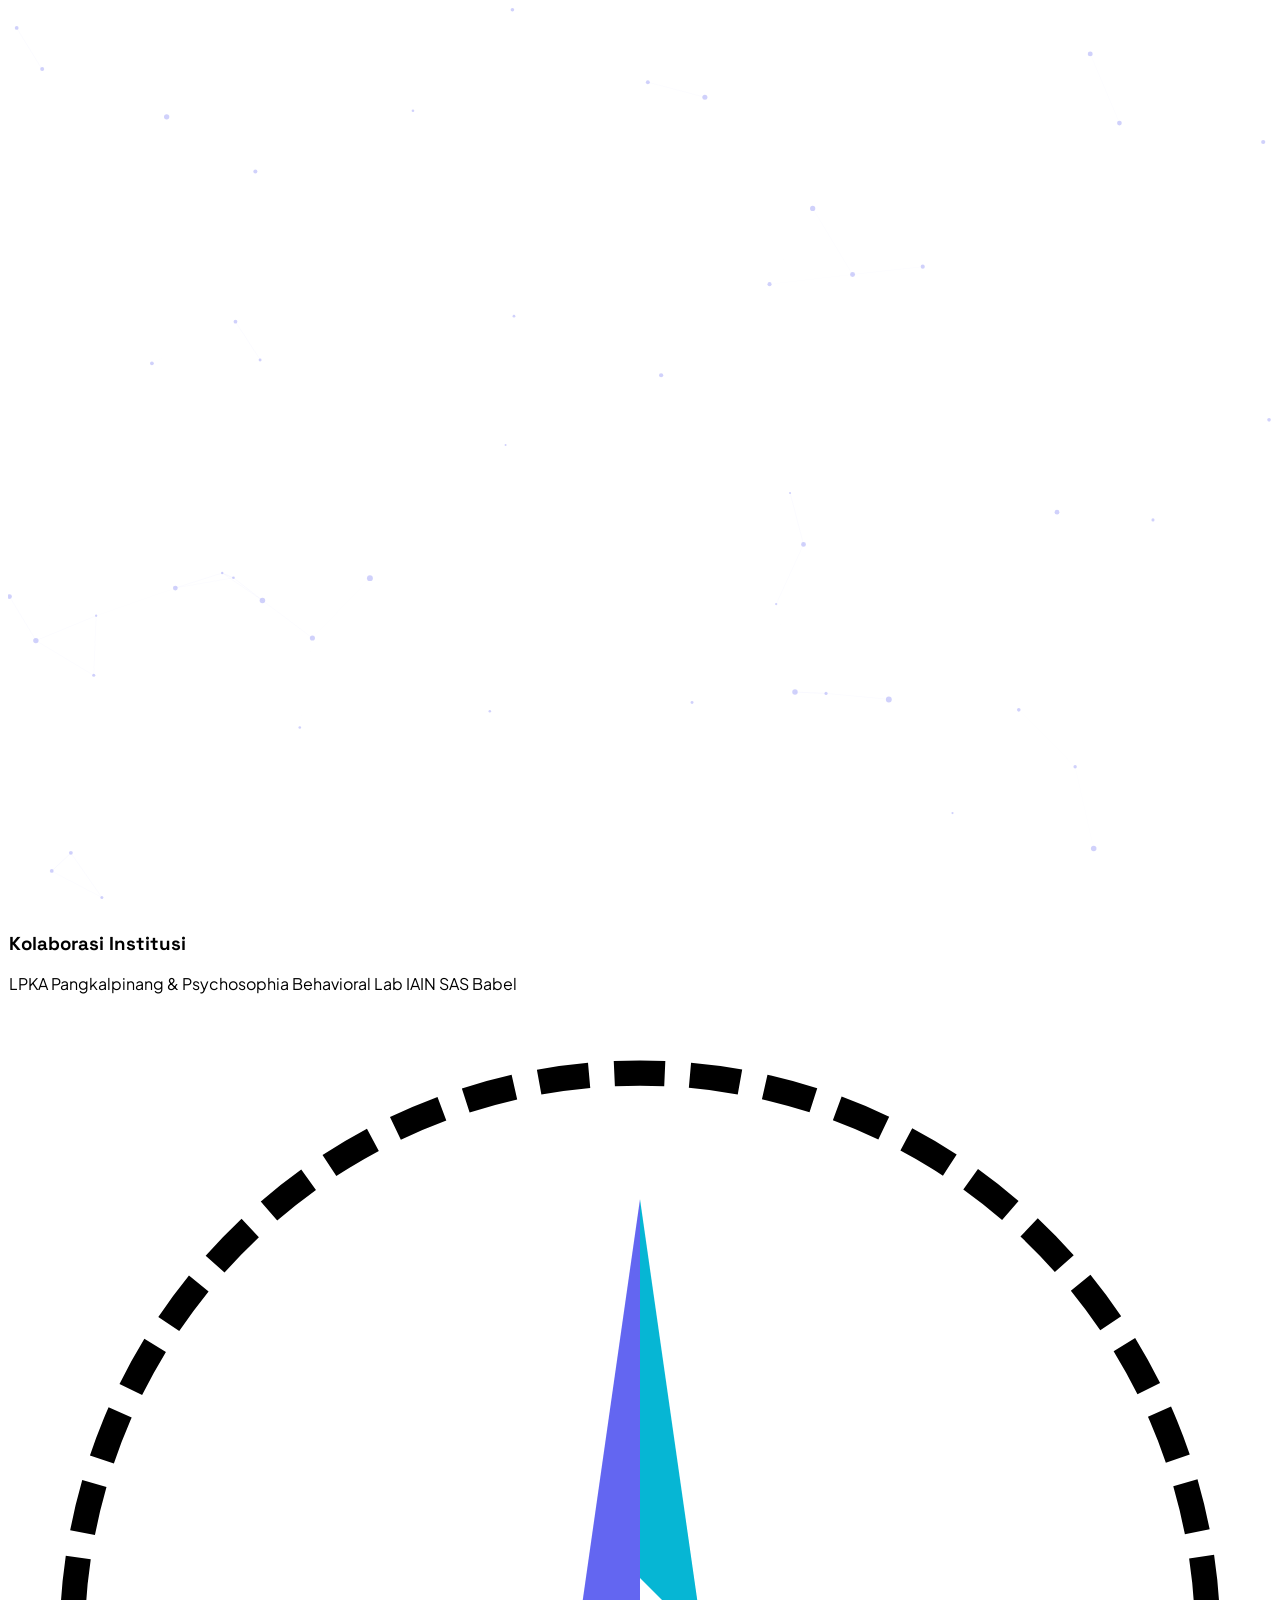
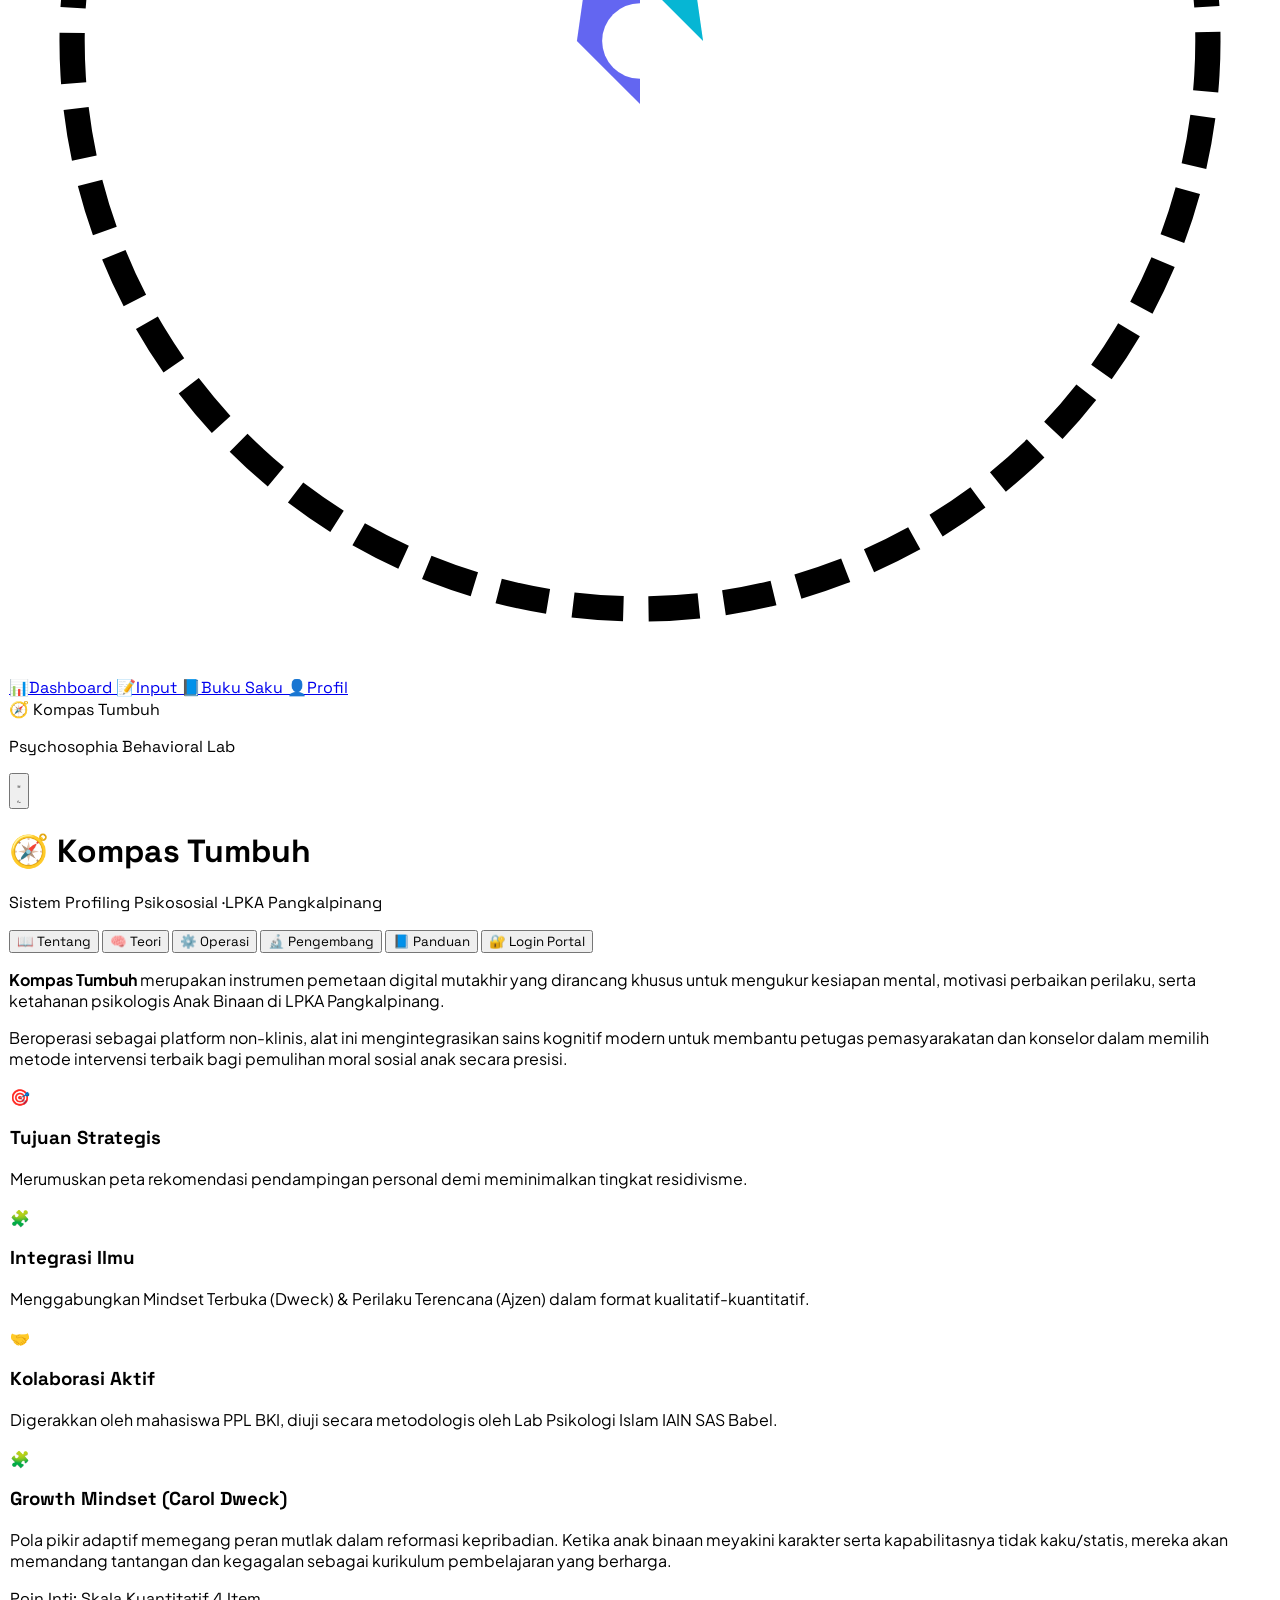
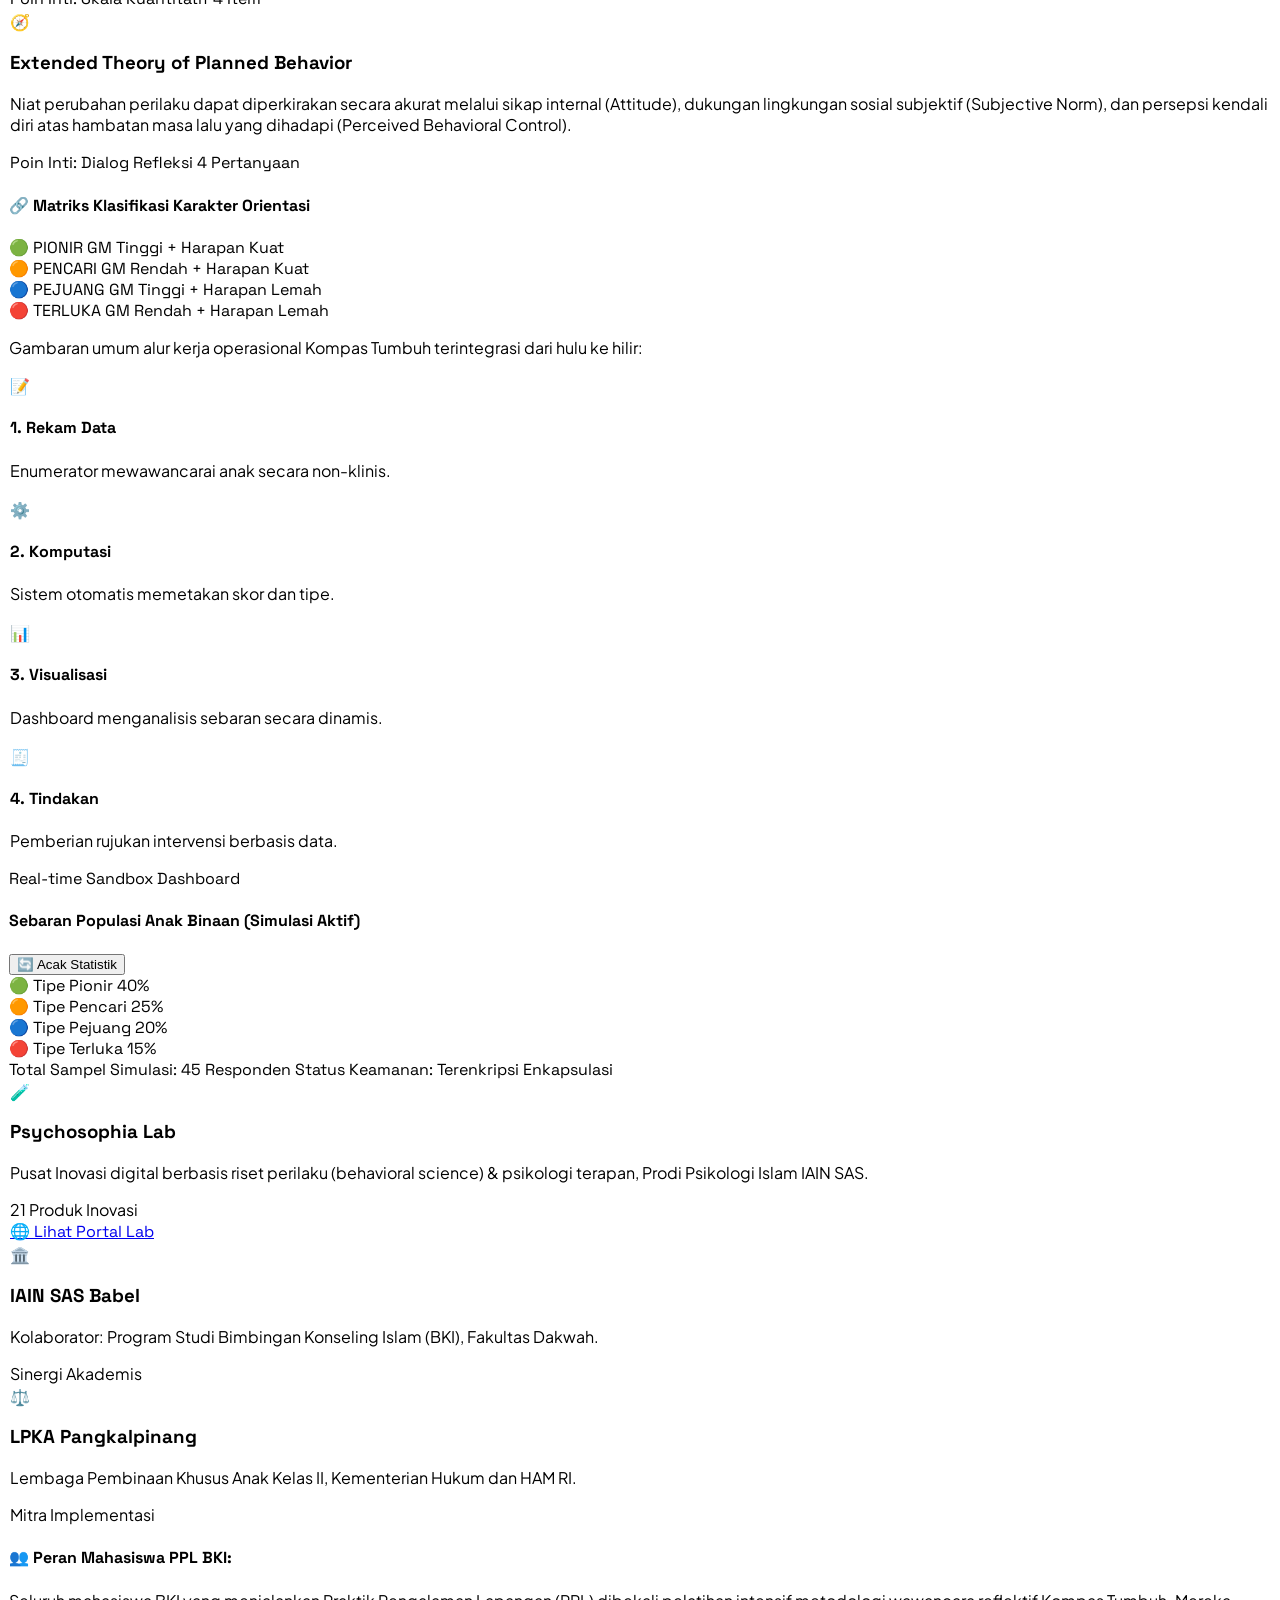
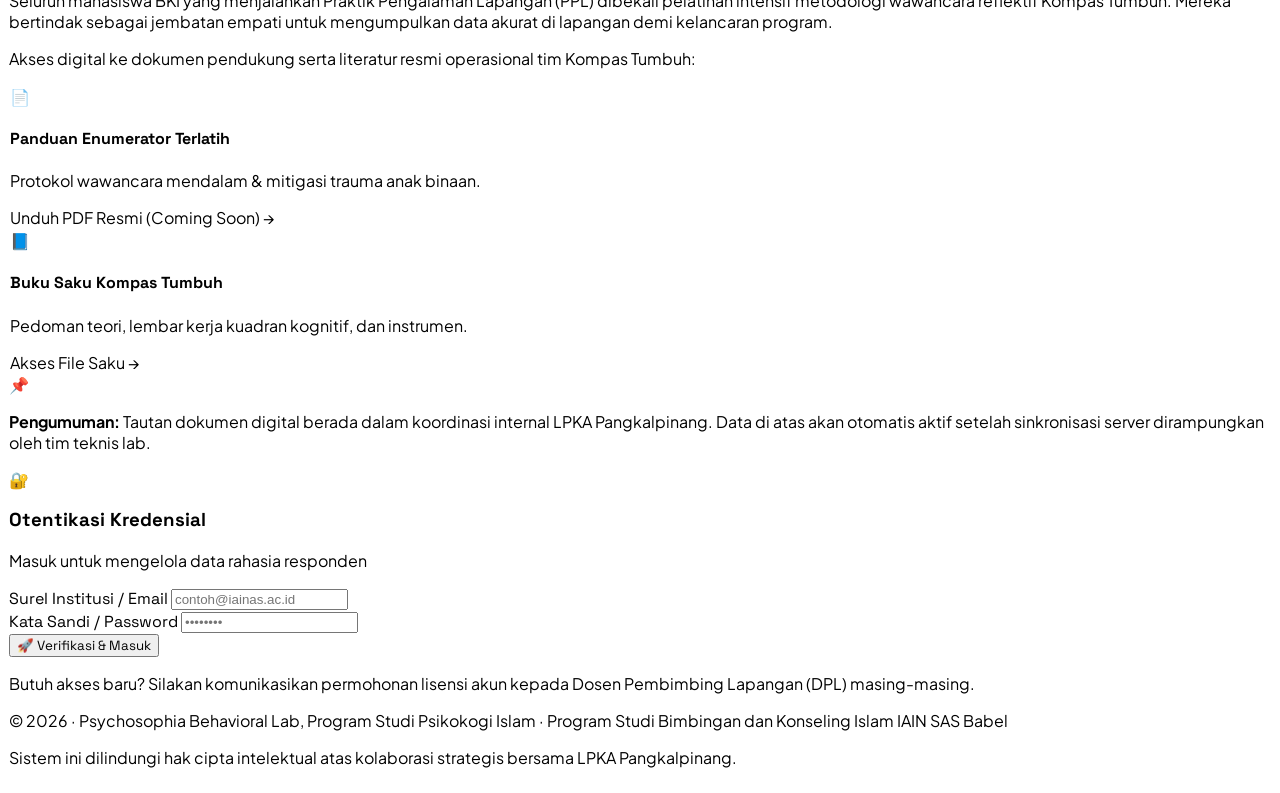
==== commit 5d07ecb5: "Add files via upload" ====
--- a/index.html
+++ b/index.html
@@ -1,4 +1,3 @@
-```html
 <!DOCTYPE html>
 <html lang="id" class="scroll-smooth dark">
 <head>
@@ -125,36 +124,57 @@
                 </div>
                 <div class="hidden sm:block">
                     <h3 class="text-xs font-bold font-space text-slate-400 uppercase tracking-widest">Kolaborasi Institusi</h3>
-                    <p class="text-[10px] text-slate-500">LPKA Pangkalpinang & IAIN SAS Babel</p>
+                    <p class="text-[10px] text-slate-500">LPKA Pangkalpinang & Psychosophia Behavioral Lab IAIN SAS Babel</p>
                 </div>
             </div>
             
             <div class="flex items-center gap-3">
-                <!-- Interactive Mini Compass Brand Widget -->
-                <div class="relative w-10 h-10 hidden xs:block cursor-pointer" id="miniCompassBtn">
-                    <div class="absolute inset-0 bg-gradient-to-tr from-cyan-500 to-indigo-600 rounded-full blur-md opacity-20"></div>
-                    <svg id="miniCompassSvg" class="w-full h-full transform transition-transform duration-500 ease-out" viewBox="0 0 100 100">
-                        <circle cx="50" cy="50" r="45" fill="none" stroke="currentColor" class="text-slate-300 dark:text-slate-700" stroke-width="2" stroke-dasharray="4 2"/>
-                        <path d="M50 15 L55 50 L50 45 Z" fill="#06b6d4"/>
-                        <path d="M50 85 L55 50 L50 45 Z" fill="#6366f1" transform="rotate(180 50 50)"/>
-                        <circle cx="50" cy="50" r="3" fill="#ffffff"/>
-                    </svg>
-                </div>
-
-                <div class="text-right">
-                    <span class="px-3 py-1 rounded-full bg-cyan-500/10 dark:bg-cyan-500/20 text-cyan-600 dark:text-cyan-400 font-semibold text-xs font-space border border-cyan-500/20">
-                        🧭 Kompas Tumbuh v1.5
-                    </span>
-                    <p class="text-[9px] text-slate-500 dark:text-slate-400 mt-1 uppercase tracking-widest font-space">Psychosophia Behavioral Lab</p>
-                </div>
-
-                <!-- Theme Toggler -->
-                <button onclick="togglePortalTheme()" class="p-2 rounded-xl bg-slate-200/50 hover:bg-slate-200 dark:bg-slate-800/50 dark:hover:bg-slate-800 text-slate-700 dark:text-slate-300 transition-all active:scale-95" title="Ganti Mode Tampilan">
-                    <svg id="theme-sun" class="w-4 h-4 hidden" fill="none" stroke="currentColor" viewBox="0 0 24 24"><path stroke-linecap="round" stroke-linejoin="round" stroke-width="2" d="M12 3v1m0 16v1m9-9h-1M4 12H3m15.364-6.364l-.707.707M6.343 17.657l-.707.707m12.728 0l-.707-.707M6.343 6.364l-.707-.707M15 12a3 3 0 11-6 0 3 3 0 016 0z" /></svg>
-                    <svg id="theme-moon" class="w-4 h-4" fill="none" stroke="currentColor" viewBox="0 0 24 24"><path stroke-linecap="round" stroke-linejoin="round" stroke-width="2" d="M20.354 15.354A9 9 0 018.646 3.646 9.003 9.003 0 0012 21a9.003 9.003 0 008.354-5.646z" /></svg>
-                </button>
-            </div>
-        </div>
+    <!-- Interactive Mini Compass Brand Widget -->
+    <div class="relative w-10 h-10 hidden xs:block cursor-pointer" id="miniCompassBtn">
+        <div class="absolute inset-0 bg-gradient-to-tr from-cyan-500 to-indigo-600 rounded-full blur-md opacity-20"></div>
+        <svg id="miniCompassSvg" class="w-full h-full transform transition-transform duration-500 ease-out" viewBox="0 0 100 100">
+            <circle cx="50" cy="50" r="45" fill="none" stroke="currentColor" class="text-slate-300 dark:text-slate-700" stroke-width="2" stroke-dasharray="4 2"/>
+            <path d="M50 15 L55 50 L50 45 Z" fill="#06b6d4"/>
+            <path d="M50 85 L55 50 L50 45 Z" fill="#6366f1" transform="rotate(180 50 50)"/>
+            <circle cx="50" cy="50" r="3" fill="#ffffff"/>
+        </svg>
+    </div>
+
+    <!-- ─── APP TOOLBAR INTEGRASI 4 TOMBOL (SEBELUM VERSION BADGE) ─── -->
+    <div class="flex items-center bg-slate-200/50 dark:bg-slate-900/40 p-1 rounded-xl border border-slate-300/40 dark:border-slate-800/80 gap-0.5 shadow-inner">
+        <!-- Dashboard -->
+        <a href="dashboard.html" class="p-2 rounded-lg hover:bg-white dark:hover:bg-slate-950 text-slate-600 dark:text-slate-400 hover:text-cyan-500 dark:hover:text-cyan-400 transition-all active:scale-95 flex items-center gap-1.5 text-xs font-bold font-space" title="Buka Dashboard Analisis">
+            <span>📊</span><span class="hidden lg:inline">Dashboard</span>
+        </a>
+        <!-- Input -->
+        <a href="input.html" class="p-2 rounded-lg hover:bg-white dark:hover:bg-slate-950 text-slate-600 dark:text-slate-400 hover:text-indigo-500 dark:hover:text-indigo-400 transition-all active:scale-95 flex items-center gap-1.5 text-xs font-bold font-space" title="Input Kuesioner Baru">
+            <span>📝</span><span class="hidden lg:inline">Input</span>
+        </a>
+        <!-- Buku Saku -->
+        <a href="buku-saku.html" class="p-2 rounded-lg hover:bg-white dark:hover:bg-slate-950 text-slate-600 dark:text-slate-400 hover:text-emerald-500 dark:hover:text-emerald-400 transition-all active:scale-95 flex items-center gap-1.5 text-xs font-bold font-space" title="Buku Saku Digital">
+            <span>📘</span><span class="hidden lg:inline">Buku Saku</span>
+        </a>
+        <!-- Profil -->
+        <a href="profil.html" class="p-2 rounded-lg hover:bg-white dark:hover:bg-slate-950 text-slate-600 dark:text-slate-400 hover:text-amber-500 dark:hover:text-amber-400 transition-all active:scale-95 flex items-center gap-1.5 text-xs font-bold font-space" title="Profil Pengembang">
+            <span>👤</span><span class="hidden lg:inline">Profil</span>
+        </a>
+    </div>
+
+    <!-- ===== BADGE INDIKATOR UTAMA ===== -->
+    <div class="text-right flex-shrink-0">
+        <span class="px-3 py-1 rounded-full bg-cyan-500/10 dark:bg-cyan-500/20 text-cyan-600 dark:text-cyan-400 font-semibold text-xs font-space border border-cyan-500/20">
+            🧭 Kompas Tumbuh
+        </span>
+        <p class="text-[9px] text-slate-500 dark:text-slate-400 mt-1 uppercase tracking-widest font-space">Psychosophia Behavioral Lab</p>
+    </div>
+
+    <!-- Theme Toggler -->
+    <button onclick="togglePortalTheme()" class="p-2 rounded-xl bg-slate-200/50 hover:bg-slate-200 dark:bg-slate-800/50 dark:hover:bg-slate-800 text-slate-700 dark:text-slate-300 transition-all active:scale-95 flex-shrink-0" title="Ganti Mode Tampilan">
+        <svg id="theme-sun" class="w-4 h-4 hidden" fill="none" stroke="currentColor" viewBox="0 0 24 24"><path stroke-linecap="round" stroke-linejoin="round" stroke-width="2" d="M12 3v1m0 16v1m9-9h-1M4 12H3m15.364-6.364l-.707.707M6.343 17.657l-.707.707m12.728 0l-.707-.707M6.343 6.364l-.707-.707M15 12a3 3 0 11-6 0 3 3 0 016 0z" /></svg>
+        <svg id="theme-moon" class="w-4 h-4" fill="none" stroke="currentColor" viewBox="0 0 24 24"><path stroke-linecap="round" stroke-linejoin="round" stroke-width="2" d="M20.354 15.354A9 9 0 018.646 3.646 9.003 9.003 0 0012 21a9.003 9.003 0 008.354-5.646z" /></svg>
+    </button>
+</div>
+
 
         <!-- ===== HERO IDENTITY ===== -->
         <div class="text-center mb-8">
@@ -162,7 +182,7 @@
                 🧭 Kompas Tumbuh
             </h1>
             <p class="text-xs md:text-sm text-slate-500 mt-1 uppercase tracking-widest font-space">
-                Sistem Profiling Psikososial Terintegrasi · LPKA Pangkalpinang
+                Sistem Profiling Psikososial ·LPKA Pangkalpinang
             </p>
         </div>
 
@@ -270,7 +290,7 @@
             </div>
         </div>
 
-        <!-- TAB 3: OPERASI (HOLOMATIC DASHBOARD SIMULATION) -->
+        <!-- TAB 3: OPERASI -->
         <div id="tab-content-operasi" class="tab-portal-content hidden space-y-6">
             <p class="text-xs text-slate-500 dark:text-slate-400">
                 Gambaran umum alur kerja operasional Kompas Tumbuh terintegrasi dari hulu ke hilir:
@@ -361,25 +381,41 @@
         <!-- TAB 4: PENGEMBANG -->
         <div id="tab-content-pengembang" class="tab-portal-content hidden space-y-6">
             <div class="grid grid-cols-1 md:grid-cols-3 gap-4">
-                <div class="p-5 rounded-2xl glass-btn text-center hover:scale-[1.02] transition-all">
-                    <span class="text-3xl block mb-2">🧪</span>
-                    <h3 class="font-space font-bold text-sm text-slate-900 dark:text-white">Psychosophia Lab</h3>
-                    <p class="text-xs text-slate-500 dark:text-slate-400 mt-1">Pusat Inovasi digital berbasis riset perilaku &amp; psikologi terapan IAIN SAS.</p>
-                    <span class="mt-3 inline-block px-2.5 py-0.5 rounded-full text-[9px] font-bold bg-indigo-500/10 text-indigo-500 dark:text-indigo-300">21 Produk Terdaftar</span>
-                </div>
-
-                <div class="p-5 rounded-2xl glass-btn text-center hover:scale-[1.02] transition-all">
-                    <span class="text-3xl block mb-2">🏛️</span>
-                    <h3 class="font-space font-bold text-sm text-slate-900 dark:text-white">IAIN SAS Babel</h3>
-                    <p class="text-xs text-slate-500 dark:text-slate-400 mt-1">Program Studi Bimbingan Konseling Islam (BKI), Fakultas Dakwah.</p>
-                    <span class="mt-3 inline-block px-2.5 py-0.5 rounded-full text-[9px] font-bold bg-cyan-500/10 text-cyan-500 dark:text-cyan-300">Sinergi Akademis</span>
-                </div>
-
-                <div class="p-5 rounded-2xl glass-btn text-center hover:scale-[1.02] transition-all">
-                    <span class="text-3xl block mb-2">⚖️</span>
-                    <h3 class="font-space font-bold text-sm text-slate-900 dark:text-white">LPKA Pangkalpinang</h3>
-                    <p class="text-xs text-slate-500 dark:text-slate-400 mt-1">Lembaga Pembinaan Khusus Anak Kelas II, Kementerian Hukum dan HAM RI.</p>
-                    <span class="mt-3 inline-block px-2.5 py-0.5 rounded-full text-[9px] font-bold bg-emerald-500/10 text-emerald-500 dark:text-emerald-300">Mitra Implementasi</span>
+                <div class="p-5 rounded-2xl glass-btn text-center hover:scale-[1.02] transition-all flex flex-col justify-between items-center">
+                    <div>
+                        <span class="text-3xl block mb-2">🧪</span>
+                        <h3 class="font-space font-bold text-sm text-slate-900 dark:text-white">Psychosophia Lab</h3>
+                        <p class="text-xs text-slate-500 dark:text-slate-400 mt-1">Pusat Inovasi digital berbasis riset perilaku (behavioral science) &amp; psikologi terapan, Prodi Psikologi Islam IAIN SAS.</p>
+                        <div class="mt-3">
+                            <span class="inline-block px-2.5 py-0.5 rounded-full text-[9px] font-bold bg-indigo-500/10 text-indigo-500 dark:text-indigo-300">21 Produk Inovasi</span>
+                        </div>
+                    </div>
+                    <!-- Added Portal Lab Redirect Button -->
+                    <a href="https://pi-iainbabel.github.io/psychosophia-portfolio/" target="_blank" rel="noopener noreferrer" class="mt-5 w-full py-2 bg-gradient-to-r from-cyan-500 to-indigo-600 hover:from-cyan-600 hover:to-indigo-700 text-white text-xs font-bold font-space rounded-xl shadow-md transition-all active:scale-95 block text-center">
+                        🌐 Lihat Portal Lab
+                    </a>
+                </div>
+
+                <div class="p-5 rounded-2xl glass-btn text-center hover:scale-[1.02] transition-all flex flex-col justify-between items-center">
+                    <div>
+                        <span class="text-3xl block mb-2">🏛️</span>
+                        <h3 class="font-space font-bold text-sm text-slate-900 dark:text-white">IAIN SAS Babel</h3>
+                        <p class="text-xs text-slate-500 dark:text-slate-400 mt-1">Kolaborator: Program Studi Bimbingan Konseling Islam (BKI), Fakultas Dakwah.</p>
+                        <div class="mt-3">
+                            <span class="inline-block px-2.5 py-0.5 rounded-full text-[9px] font-bold bg-cyan-500/10 text-cyan-500 dark:text-cyan-300">Sinergi Akademis</span>
+                        </div>
+                    </div>
+                </div>
+
+                <div class="p-5 rounded-2xl glass-btn text-center hover:scale-[1.02] transition-all flex flex-col justify-between items-center">
+                    <div>
+                        <span class="text-3xl block mb-2">⚖️</span>
+                        <h3 class="font-space font-bold text-sm text-slate-900 dark:text-white">LPKA Pangkalpinang</h3>
+                        <p class="text-xs text-slate-500 dark:text-slate-400 mt-1">Lembaga Pembinaan Khusus Anak Kelas II, Kementerian Hukum dan HAM RI.</p>
+                        <div class="mt-3">
+                            <span class="inline-block px-2.5 py-0.5 rounded-full text-[9px] font-bold bg-emerald-500/10 text-emerald-500 dark:text-emerald-300">Mitra Implementasi</span>
+                        </div>
+                    </div>
                 </div>
             </div>
 
@@ -391,7 +427,7 @@
             </div>
         </div>
 
-        <!-- TAB 5: PANDUAN (GUIDE & BOOK COVER PREVIEW) -->
+        <!-- TAB 5: PANDUAN -->
         <div id="tab-content-guide" class="tab-portal-content hidden space-y-6">
             <p class="text-xs text-slate-500 dark:text-slate-400 leading-relaxed">
                 Akses digital ke dokumen pendukung serta literatur resmi operasional tim Kompas Tumbuh:
@@ -427,7 +463,7 @@
             </div>
         </div>
 
-        <!-- TAB 6: PORTAL LOGIN (PREMIUM GLASS FORM) -->
+        <!-- TAB 6: PORTAL LOGIN -->
         <div id="tab-content-login" class="tab-portal-content hidden">
             <div class="max-w-sm mx-auto p-6 md:p-8 rounded-3xl bg-slate-100/50 dark:bg-slate-900/20 border border-slate-200/50 dark:border-slate-800/80 shadow-inner">
                 <div class="text-center mb-6">
@@ -461,7 +497,7 @@
 
         <!-- ===== FOOTER ===== -->
         <footer class="mt-12 pt-6 border-t border-slate-200/50 dark:border-slate-800/50 text-center text-[10px] text-slate-400 dark:text-slate-500 space-y-1">
-            <p>&copy; 2026 · Psychosophia Behavioral Lab · Program Studi BKI IAIN SAS Babel</p>
+            <p>&copy; 2026 · Psychosophia Behavioral Lab, Program Studi Psikokogi Islam · Program Studi Bimbingan dan Konseling Islam IAIN SAS Babel</p>
             <p>Sistem ini dilindungi hak cipta intelektual atas kolaborasi strategis bersama LPKA Pangkalpinang.</p>
         </footer>
 
@@ -501,7 +537,6 @@
 
         // Active Navigation Switcher
         function switchPortalTab(targetId) {
-            // Hide all contents and remove styling from all buttons
             document.querySelectorAll('.tab-portal-content').forEach(content => {
                 content.classList.add('hidden');
             });
@@ -509,7 +544,6 @@
                 btn.className = "tab-portal-btn px-4 py-2.5 rounded-xl text-xs font-bold font-space transition-all active:scale-95 text-slate-500 hover:text-slate-900 dark:hover:text-white";
             });
 
-            // Show current target content and style the active button
             const targetContent = document.getElementById(`tab-content-${targetId}`);
             if (targetContent) {
                 targetContent.classList.remove('hidden');
@@ -523,23 +557,20 @@
 
         // Randomize Stats on Sandbox Dashboard
         function randomizeMockStats() {
-            // Generate random percentages that sum to 100
-            let r1 = Math.floor(Math.random() * 30) + 20; // 20 - 50
-            let r2 = Math.floor(Math.random() * 25) + 10; // 10 - 35
-            let r3 = Math.floor(Math.random() * 20) + 10; // 10 - 30
+            let r1 = Math.floor(Math.random() * 30) + 20; 
+            let r2 = Math.floor(Math.random() * 25) + 10; 
+            let r3 = Math.floor(Math.random() * 20) + 10; 
             let r4 = 100 - (r1 + r2 + r3);
-            if(r4 < 5) { // fail-safe
+            if(r4 < 5) { 
                 r1 -= 5;
                 r4 += 5;
             }
 
-            // Update DOM text
             document.getElementById('stat-pionir-val').innerText = `${r1}%`;
             document.getElementById('stat-pencari-val').innerText = `${r2}%`;
             document.getElementById('stat-pejuang-val').innerText = `${r3}%`;
             document.getElementById('stat-terluka-val').innerText = `${r4}%`;
 
-            // Update DOM progress bar width
             document.getElementById('stat-pionir-bar').style.width = `${r1}%`;
             document.getElementById('stat-pencari-bar').style.width = `${r2}%`;
             document.getElementById('stat-pejuang-bar').style.width = `${r3}%`;
@@ -554,24 +585,18 @@
             const feedback = document.getElementById('login-feedback');
             const formContainer = this.parentElement;
 
-            // Simple validation simulation
             if (email === 'dpl@iain.ac.id' && password === 'kompastumbuh') {
                 feedback.className = "text-center text-[11px] font-bold text-emerald-500 mt-2";
                 feedback.innerText = "✅ Autentikasi Sukses! Mempersiapkan Dasbor...";
-                
-                // Fancy success flash state
                 formContainer.classList.add('ring-2', 'ring-emerald-500', 'transition-all', 'duration-500');
                 
                 setTimeout(() => {
-                    // Redirect to simulated dashboard
                     feedback.innerText = "Mengarahkan...";
                     window.location.href = 'dashboard.html';
                 }, 1200);
             } else {
                 feedback.className = "text-center text-[11px] font-bold text-rose-500 mt-2";
                 feedback.innerText = "❌ Surel atau Kata Sandi Salah! Coba dpl@iain.ac.id / kompastumbuh";
-                
-                // Shake form container to indicate error
                 formContainer.classList.add('shake-element');
                 setTimeout(() => {
                     formContainer.classList.remove('shake-element');
@@ -579,10 +604,7 @@
             }
         });
 
-
-        // ==========================================
         // 3D COMPASS INTERACTIVE DECORATION WIDGET
-        // ==========================================
         const miniCompass = document.getElementById('miniCompassBtn');
         const miniCompassSvg = document.getElementById('miniCompassSvg');
 
@@ -591,12 +613,9 @@
             const centerX = rect.left + rect.width / 2;
             const centerY = rect.top + rect.height / 2;
             const angle = Math.atan2(e.clientY - centerY, e.clientX - centerX) * (180 / Math.PI);
-            
-            // Smoothen and rotate the needle toward cursor location
             miniCompassSvg.style.transform = `rotate(${angle + 90}deg)`;
         });
 
-        // Touch event tracking for mobile devices
         window.addEventListener('touchmove', (e) => {
             if (e.touches.length > 0) {
                 const touch = e.touches[0];
@@ -608,13 +627,9 @@
             }
         });
 
-
-        // ==========================================
         // PORTAL NEURAL NETWORK BACKGROUND CANVAS
-        // ==========================================
         const canvas = document.getElementById('portalCanvas');
         const ctx = canvas.getContext('2d');
-
         let particles = [];
         const maxParticles = 50;
 
@@ -635,7 +650,6 @@
             update() {
                 this.x += this.vx;
                 this.y += this.vy;
-
                 if (this.x < 0 || this.x > canvas.width) this.vx *= -1;
                 if (this.y < 0 || this.y > canvas.height) this.vy *= -1;
             }
@@ -657,7 +671,6 @@
 
         function animateParticles() {
             ctx.clearRect(0, 0, canvas.width, canvas.height);
-            
             for (let i = 0; i < particles.length; i++) {
                 particles[i].update();
                 particles[i].draw();
@@ -682,7 +695,6 @@
             requestAnimationFrame(animateParticles);
         }
 
-        // Initialize systems
         window.addEventListener('load', () => {
             resizeCanvas();
             initParticles();
@@ -693,8 +705,5 @@
             resizeCanvas();
         });
     </script>
-
 </body>
 </html>
-
-```
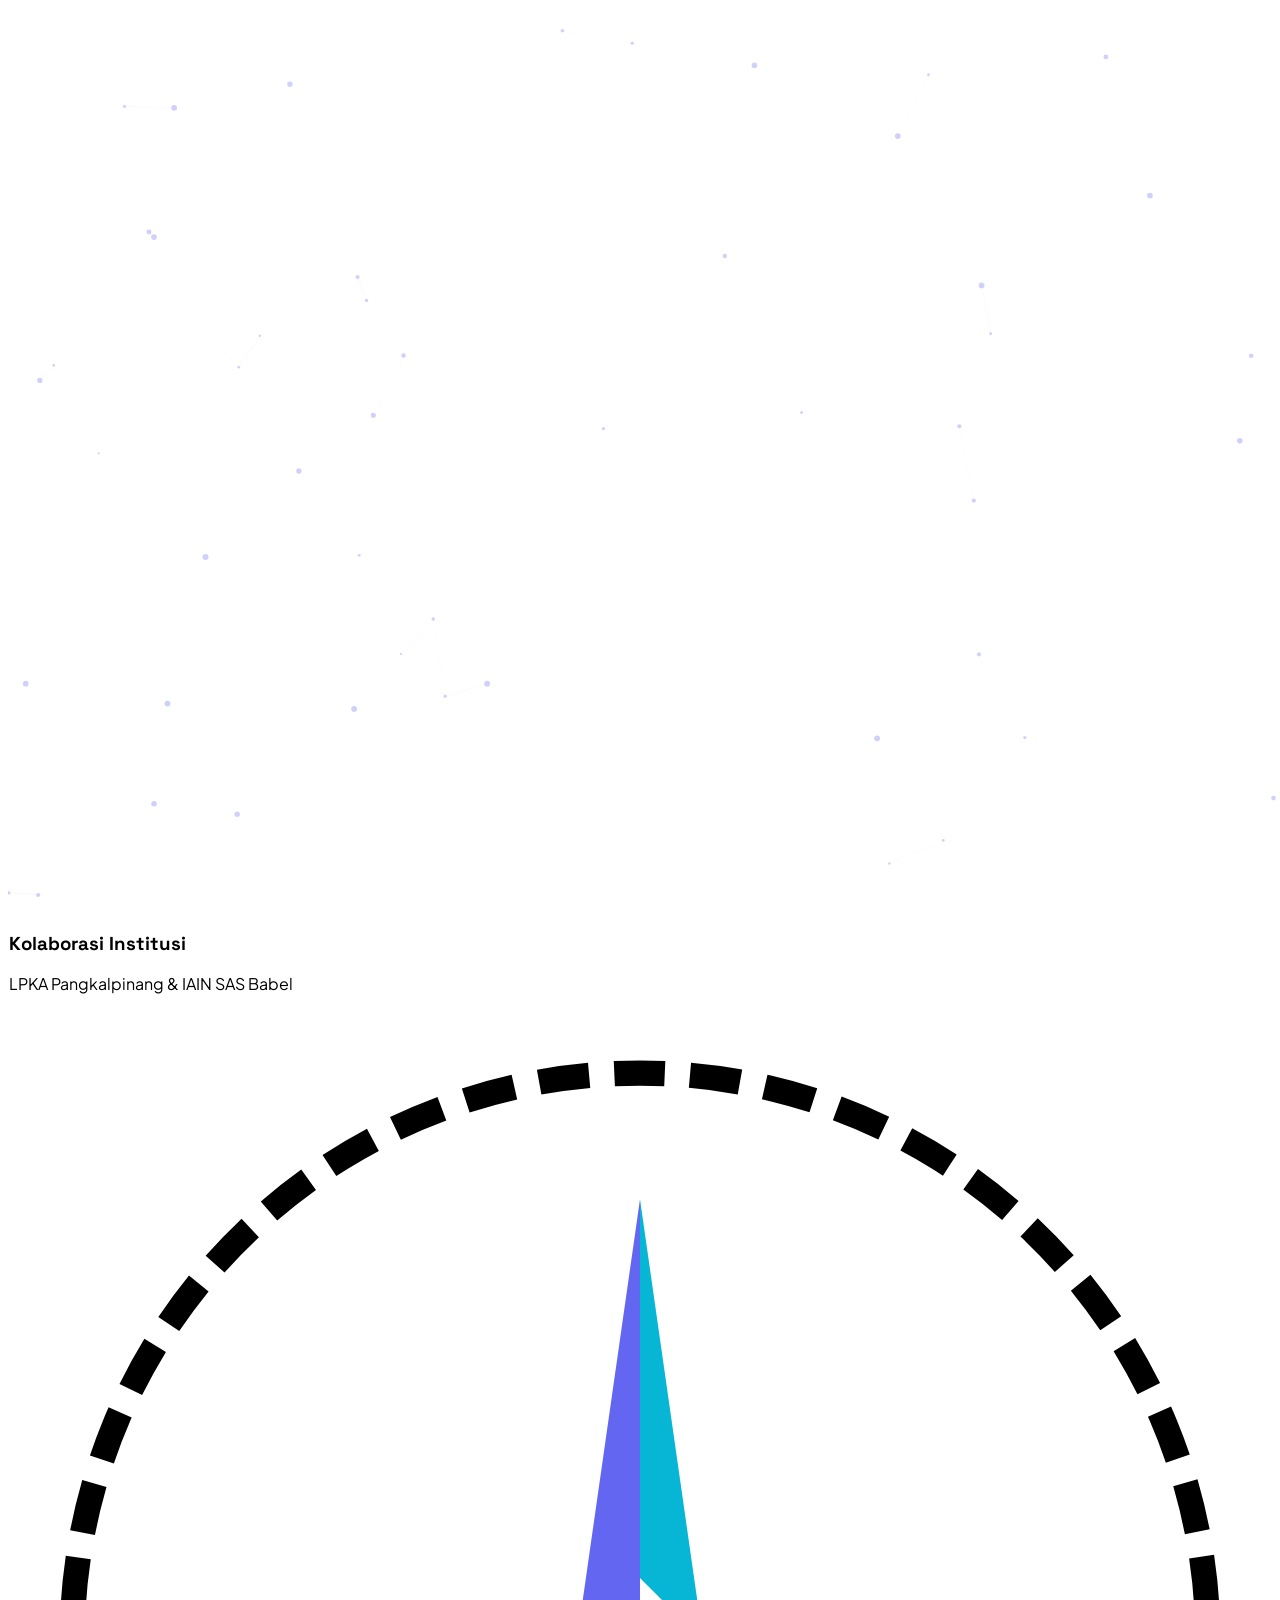
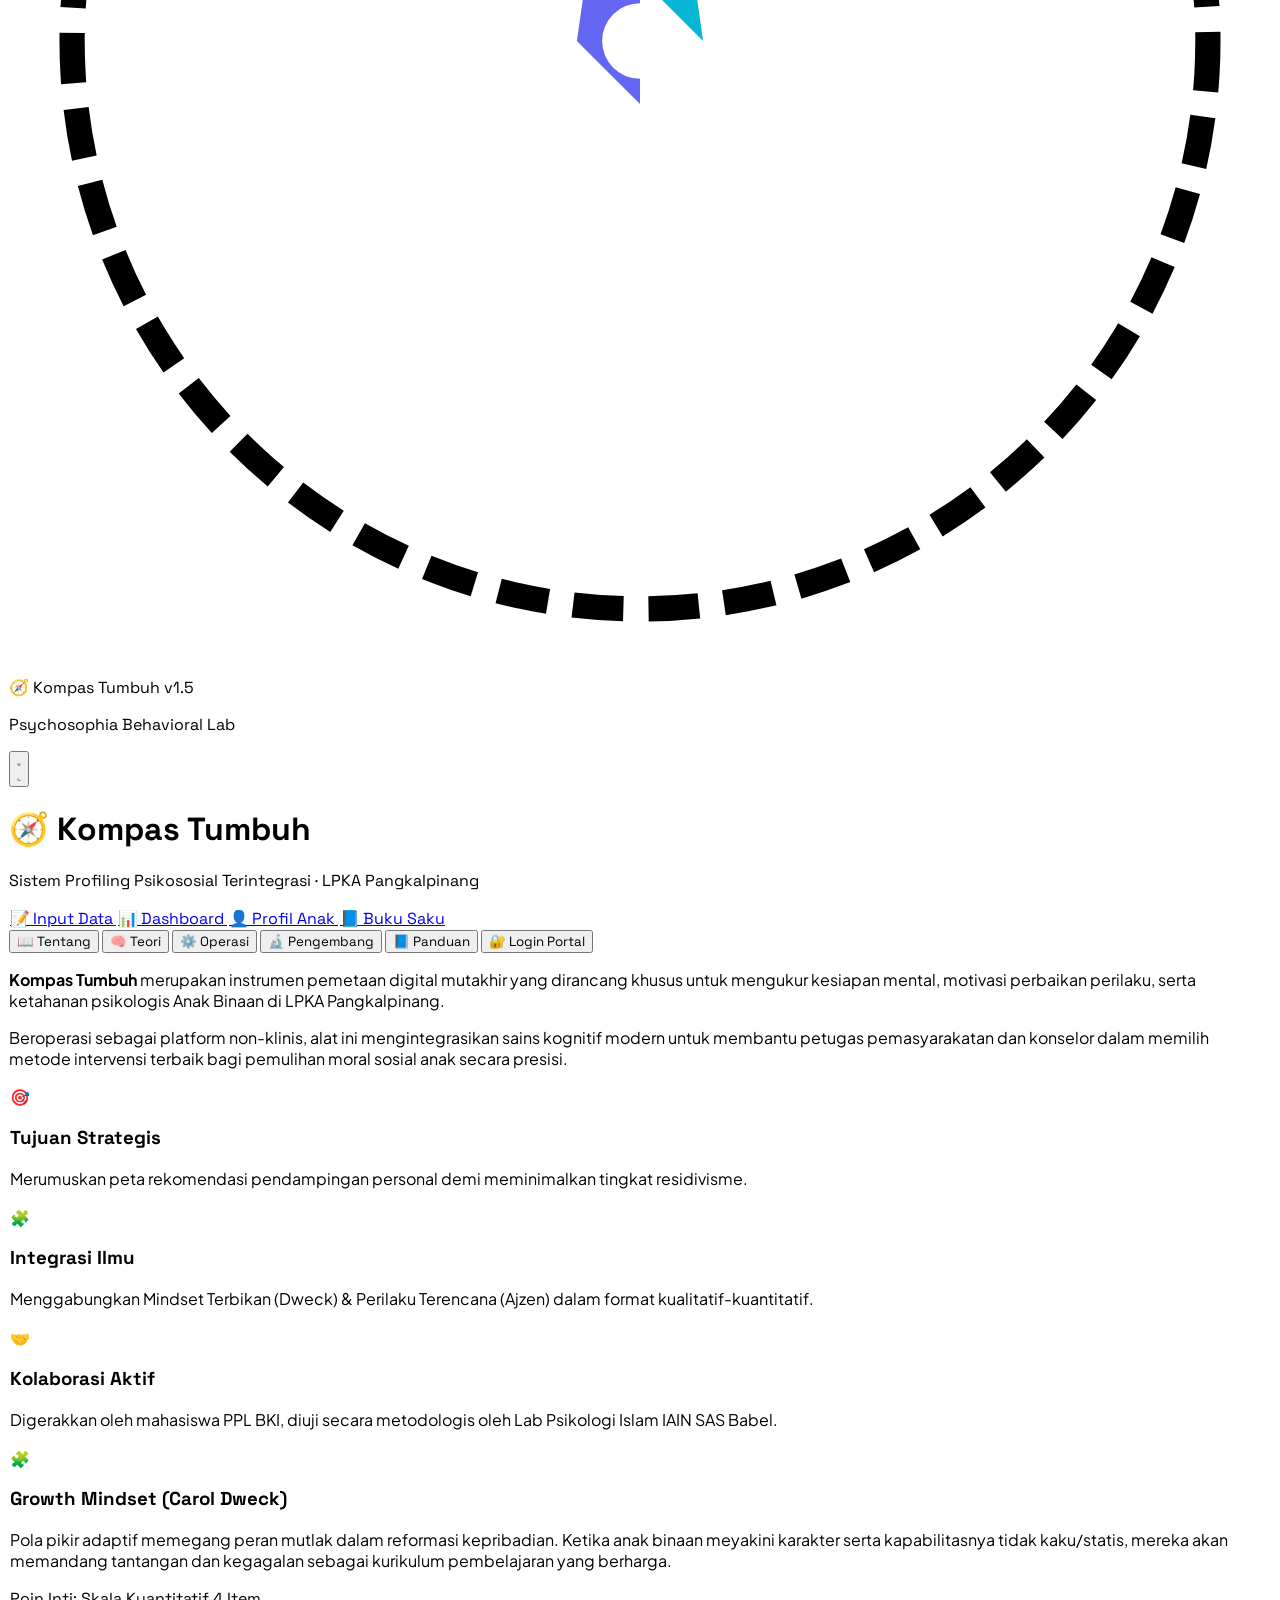
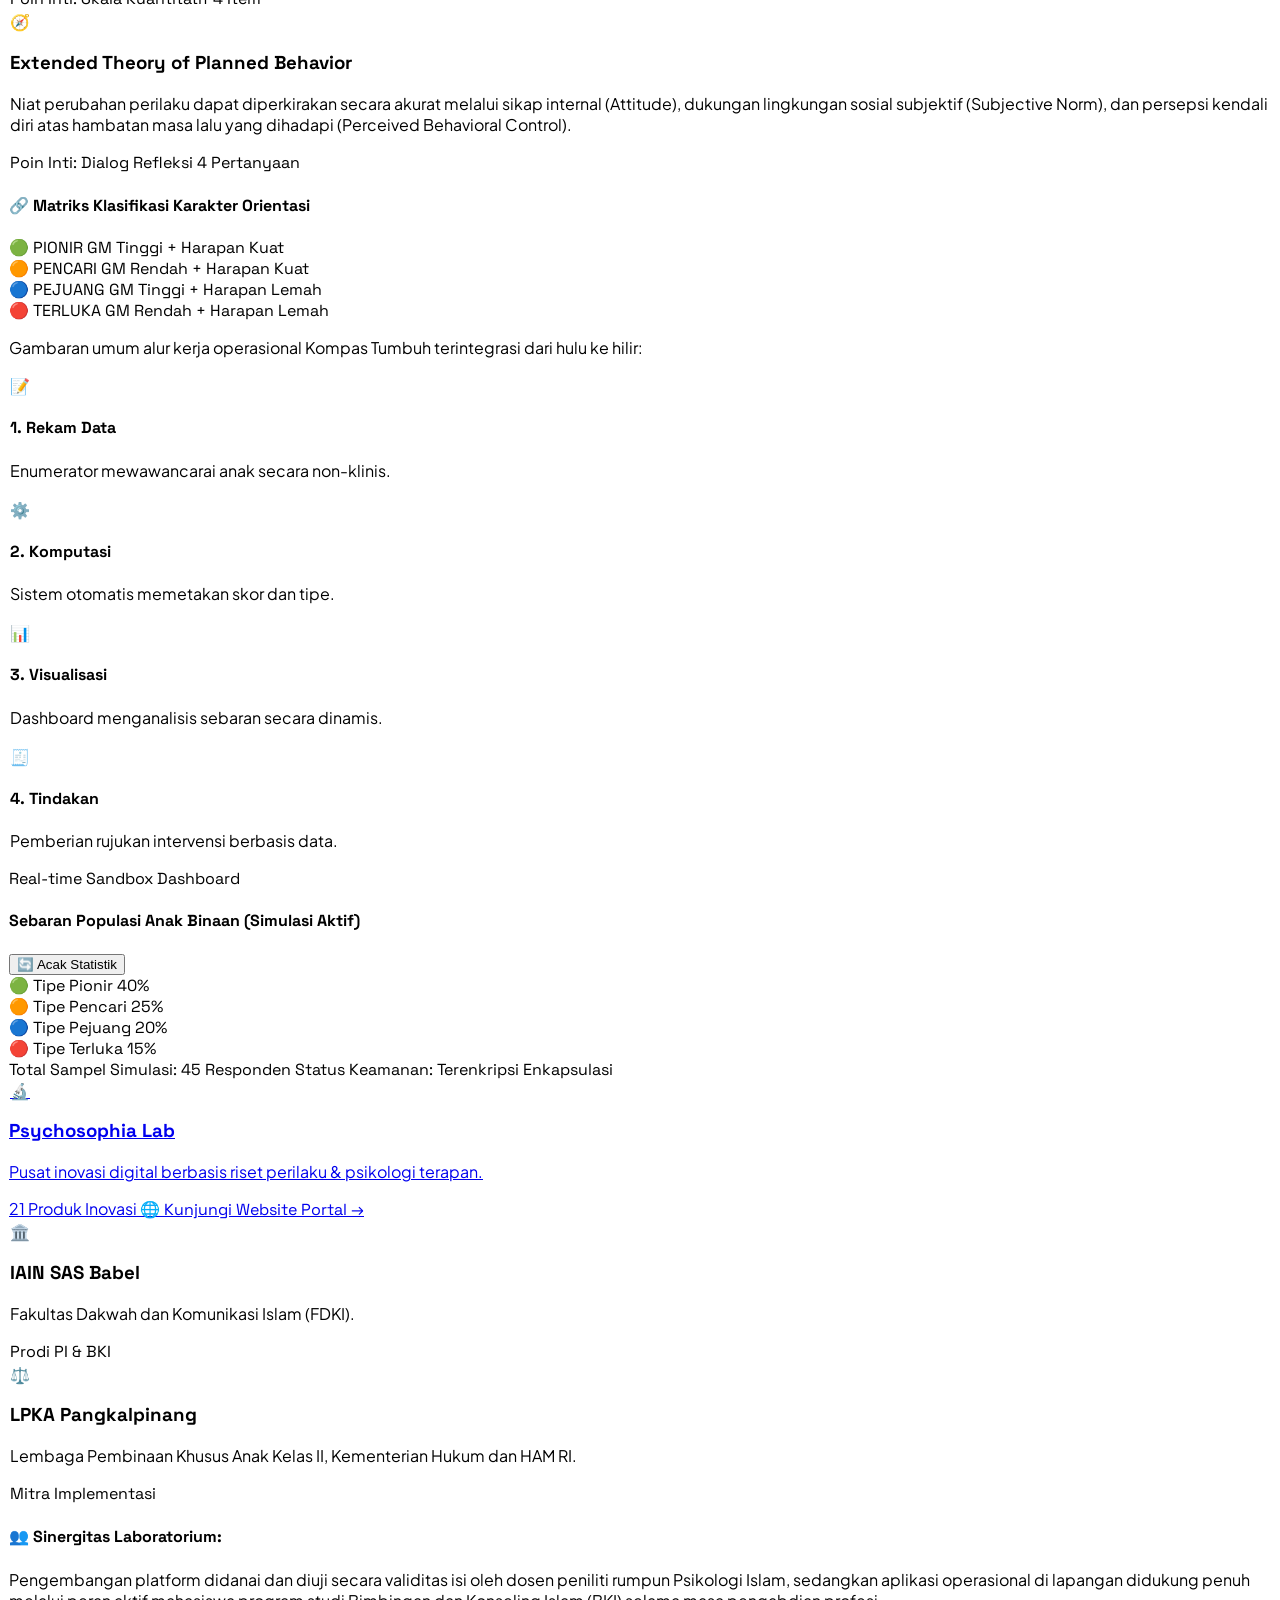
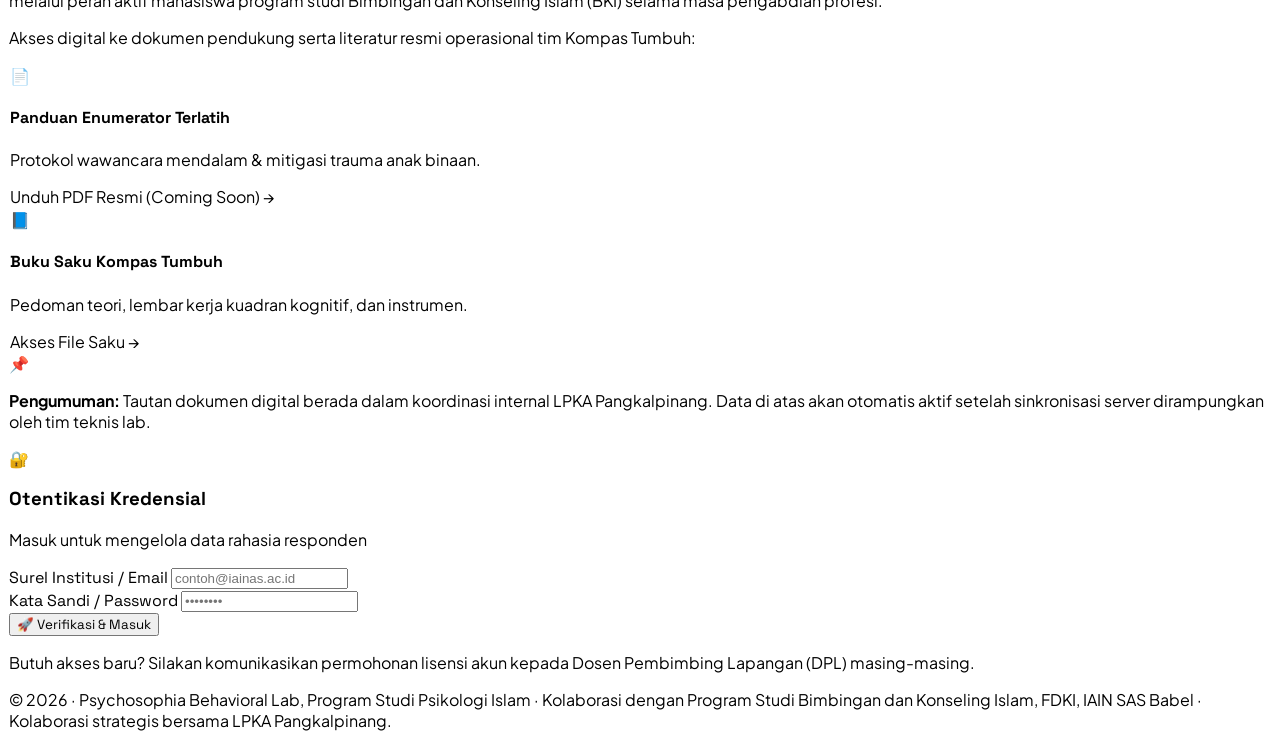
==== commit 8ed7016c: "Add new index.html and input.html" ====
--- a/index.html
+++ b/index.html
@@ -75,7 +75,7 @@
             opacity: 0.4;
         }
 
-        /* Custom scrollbar for desktop */
+        /* Custom scrollbar */
         ::-webkit-scrollbar {
             width: 6px;
             height: 6px;
@@ -91,7 +91,6 @@
             background: rgba(156, 163, 175, 0.5);
         }
 
-        /* Shake animation for input errors */
         @keyframes shake {
             0%, 100% { transform: translateX(0); }
             25% { transform: translateX(-6px); }
@@ -115,7 +114,7 @@
     <main class="w-full max-w-4xl mx-auto glass-portal rounded-[32px] p-6 md:p-10 shadow-2xl shadow-indigo-500/5 relative z-10 my-auto">
         
         <!-- ===== HEADER STATUS BAR ===== -->
-        <div class="flex flex-wrap justify-between items-center gap-6 border-b border-slate-200/50 dark:border-slate-800/50 pb-6 mb-8">
+        <div class="flex flex-wrap justify-between items-center gap-6 border-b border-slate-200/50 dark:border-slate-800/50 pb-6 mb-6">
             <div class="flex items-center gap-4">
                 <div class="flex items-center gap-3">
                     <img src="assets/logo-lpka.png" alt="Logo LPKA" class="h-10 w-auto object-contain bg-white/80 dark:bg-white p-1.5 rounded-lg shadow-sm" onerror="this.style.display='none'" />
@@ -124,86 +123,85 @@
                 </div>
                 <div class="hidden sm:block">
                     <h3 class="text-xs font-bold font-space text-slate-400 uppercase tracking-widest">Kolaborasi Institusi</h3>
-                    <p class="text-[10px] text-slate-500">LPKA Pangkalpinang & Psychosophia Behavioral Lab IAIN SAS Babel</p>
+                    <p class="text-[10px] text-slate-500">LPKA Pangkalpinang & IAIN SAS Babel</p>
                 </div>
             </div>
             
             <div class="flex items-center gap-3">
-    <!-- Interactive Mini Compass Brand Widget -->
-    <div class="relative w-10 h-10 hidden xs:block cursor-pointer" id="miniCompassBtn">
-        <div class="absolute inset-0 bg-gradient-to-tr from-cyan-500 to-indigo-600 rounded-full blur-md opacity-20"></div>
-        <svg id="miniCompassSvg" class="w-full h-full transform transition-transform duration-500 ease-out" viewBox="0 0 100 100">
-            <circle cx="50" cy="50" r="45" fill="none" stroke="currentColor" class="text-slate-300 dark:text-slate-700" stroke-width="2" stroke-dasharray="4 2"/>
-            <path d="M50 15 L55 50 L50 45 Z" fill="#06b6d4"/>
-            <path d="M50 85 L55 50 L50 45 Z" fill="#6366f1" transform="rotate(180 50 50)"/>
-            <circle cx="50" cy="50" r="3" fill="#ffffff"/>
-        </svg>
-    </div>
-
-    <!-- ─── APP TOOLBAR INTEGRASI 4 TOMBOL (SEBELUM VERSION BADGE) ─── -->
-    <div class="flex items-center bg-slate-200/50 dark:bg-slate-900/40 p-1 rounded-xl border border-slate-300/40 dark:border-slate-800/80 gap-0.5 shadow-inner">
-        <!-- Dashboard -->
-        <a href="dashboard.html" class="p-2 rounded-lg hover:bg-white dark:hover:bg-slate-950 text-slate-600 dark:text-slate-400 hover:text-cyan-500 dark:hover:text-cyan-400 transition-all active:scale-95 flex items-center gap-1.5 text-xs font-bold font-space" title="Buka Dashboard Analisis">
-            <span>📊</span><span class="hidden lg:inline">Dashboard</span>
-        </a>
-        <!-- Input -->
-        <a href="input.html" class="p-2 rounded-lg hover:bg-white dark:hover:bg-slate-950 text-slate-600 dark:text-slate-400 hover:text-indigo-500 dark:hover:text-indigo-400 transition-all active:scale-95 flex items-center gap-1.5 text-xs font-bold font-space" title="Input Kuesioner Baru">
-            <span>📝</span><span class="hidden lg:inline">Input</span>
-        </a>
-        <!-- Buku Saku -->
-        <a href="buku-saku.html" class="p-2 rounded-lg hover:bg-white dark:hover:bg-slate-950 text-slate-600 dark:text-slate-400 hover:text-emerald-500 dark:hover:text-emerald-400 transition-all active:scale-95 flex items-center gap-1.5 text-xs font-bold font-space" title="Buku Saku Digital">
-            <span>📘</span><span class="hidden lg:inline">Buku Saku</span>
-        </a>
-        <!-- Profil -->
-        <a href="profil.html" class="p-2 rounded-lg hover:bg-white dark:hover:bg-slate-950 text-slate-600 dark:text-slate-400 hover:text-amber-500 dark:hover:text-amber-400 transition-all active:scale-95 flex items-center gap-1.5 text-xs font-bold font-space" title="Profil Pengembang">
-            <span>👤</span><span class="hidden lg:inline">Profil</span>
-        </a>
-    </div>
-
-    <!-- ===== BADGE INDIKATOR UTAMA ===== -->
-    <div class="text-right flex-shrink-0">
-        <span class="px-3 py-1 rounded-full bg-cyan-500/10 dark:bg-cyan-500/20 text-cyan-600 dark:text-cyan-400 font-semibold text-xs font-space border border-cyan-500/20">
-            🧭 Kompas Tumbuh
-        </span>
-        <p class="text-[9px] text-slate-500 dark:text-slate-400 mt-1 uppercase tracking-widest font-space">Psychosophia Behavioral Lab</p>
-    </div>
-
-    <!-- Theme Toggler -->
-    <button onclick="togglePortalTheme()" class="p-2 rounded-xl bg-slate-200/50 hover:bg-slate-200 dark:bg-slate-800/50 dark:hover:bg-slate-800 text-slate-700 dark:text-slate-300 transition-all active:scale-95 flex-shrink-0" title="Ganti Mode Tampilan">
-        <svg id="theme-sun" class="w-4 h-4 hidden" fill="none" stroke="currentColor" viewBox="0 0 24 24"><path stroke-linecap="round" stroke-linejoin="round" stroke-width="2" d="M12 3v1m0 16v1m9-9h-1M4 12H3m15.364-6.364l-.707.707M6.343 17.657l-.707.707m12.728 0l-.707-.707M6.343 6.364l-.707-.707M15 12a3 3 0 11-6 0 3 3 0 016 0z" /></svg>
-        <svg id="theme-moon" class="w-4 h-4" fill="none" stroke="currentColor" viewBox="0 0 24 24"><path stroke-linecap="round" stroke-linejoin="round" stroke-width="2" d="M20.354 15.354A9 9 0 018.646 3.646 9.003 9.003 0 0012 21a9.003 9.003 0 008.354-5.646z" /></svg>
-    </button>
-</div>
-
+                <!-- Interactive Mini Compass Brand Widget -->
+                <div class="relative w-10 h-10 hidden xs:block cursor-pointer" id="miniCompassBtn">
+                    <div class="absolute inset-0 bg-gradient-to-tr from-cyan-500 to-indigo-600 rounded-full blur-md opacity-20"></div>
+                    <svg id="miniCompassSvg" class="w-full h-full transform transition-transform duration-500 ease-out" viewBox="0 0 100 100">
+                        <circle cx="50" cy="50" r="45" fill="none" stroke="currentColor" class="text-slate-300 dark:text-slate-700" stroke-width="2" stroke-dasharray="4 2"/>
+                        <path d="M50 15 L55 50 L50 45 Z" fill="#06b6d4"/>
+                        <path d="M50 85 L55 50 L50 45 Z" fill="#6366f1" transform="rotate(180 50 50)"/>
+                        <circle cx="50" cy="50" r="3" fill="#ffffff"/>
+                    </svg>
+                </div>
+
+                <div class="text-right">
+                    <span class="px-3 py-1 rounded-full bg-cyan-500/10 dark:bg-cyan-500/20 text-cyan-600 dark:text-cyan-400 font-semibold text-xs font-space border border-cyan-500/20">
+                        🧭 Kompas Tumbuh v1.5
+                    </span>
+                    <p class="text-[9px] text-slate-500 dark:text-slate-400 mt-1 uppercase tracking-widest font-space">Psychosophia Behavioral Lab</p>
+                </div>
+
+                <!-- Theme Toggler -->
+                <button onclick="togglePortalTheme()" class="p-2 rounded-xl bg-slate-200/50 hover:bg-slate-200 dark:bg-slate-800/50 dark:hover:bg-slate-800 text-slate-700 dark:text-slate-300 transition-all active:scale-95" title="Ganti Mode Tampilan">
+                    <svg id="theme-sun" class="w-4 h-4 hidden" fill="none" stroke="currentColor" viewBox="0 0 24 24"><path stroke-linecap="round" stroke-linejoin="round" stroke-width="2" d="M12 3v1m0 16v1m9-9h-1M4 12H3m15.364-6.364l-.707.707M6.343 17.657l-.707.707m12.728 0l-.707-.707M6.343 6.364l-.707-.707M15 12a3 3 0 11-6 0 3 3 0 016 0z" /></svg>
+                    <svg id="theme-moon" class="w-4 h-4" fill="none" stroke="currentColor" viewBox="0 0 24 24"><path stroke-linecap="round" stroke-linejoin="round" stroke-width="2" d="M20.354 15.354A9 9 0 018.646 3.646 9.003 9.003 0 0012 21a9.003 9.003 0 008.354-5.646z" /></svg>
+                </button>
+            </div>
+        </div>
 
         <!-- ===== HERO IDENTITY ===== -->
-        <div class="text-center mb-8">
+        <div class="text-center mb-6">
             <h1 class="text-3xl md:text-5xl font-black font-space tracking-tight bg-clip-text text-transparent bg-gradient-to-r from-slate-900 to-slate-600 dark:from-white dark:to-slate-300">
                 🧭 Kompas Tumbuh
             </h1>
             <p class="text-xs md:text-sm text-slate-500 mt-1 uppercase tracking-widest font-space">
-                Sistem Profiling Psikososial ·LPKA Pangkalpinang
+                Sistem Profiling Psikososial Terintegrasi · LPKA Pangkalpinang
             </p>
+        </div>
+
+        <!-- ===== NEW: QUICK NAVIGATION MODULES BAR ===== -->
+        <div class="grid grid-cols-2 sm:grid-cols-4 gap-3 mb-8 bg-slate-200/20 dark:bg-slate-900/10 p-3 rounded-2xl border border-slate-200/40 dark:border-slate-800/40">
+            <a href="input.html" class="p-3 rounded-xl glass-btn text-center hover:border-cyan-500/40 hover:bg-cyan-500/5 group transition-all duration-300 flex flex-col items-center justify-center">
+                <span class="text-xl block mb-1 group-hover:scale-110 transition-transform">📝</span>
+                <span class="font-space font-bold text-xs block text-slate-700 dark:text-slate-200 group-hover:text-cyan-500 dark:group-hover:text-cyan-400">Input Data</span>
+            </a>
+            <a href="dashboard.html" class="p-3 rounded-xl glass-btn text-center hover:border-indigo-500/40 hover:bg-indigo-500/5 group transition-all duration-300 flex flex-col items-center justify-center">
+                <span class="text-xl block mb-1 group-hover:scale-110 transition-transform">📊</span>
+                <span class="font-space font-bold text-xs block text-slate-700 dark:text-slate-200 group-hover:text-indigo-500 dark:group-hover:text-indigo-400">Dashboard</span>
+            </a>
+            <a href="profil.html" class="p-3 rounded-xl glass-btn text-center hover:border-purple-500/40 hover:bg-purple-500/5 group transition-all duration-300 flex flex-col items-center justify-center">
+                <span class="text-xl block mb-1 group-hover:scale-110 transition-transform">👤</span>
+                <span class="font-space font-bold text-xs block text-slate-700 dark:text-slate-200 group-hover:text-purple-500 dark:group-hover:text-purple-400">Profil Anak</span>
+            </a>
+            <a href="buku-saku.html" class="p-3 rounded-xl glass-btn text-center hover:border-amber-500/40 hover:bg-amber-500/5 group transition-all duration-300 flex flex-col items-center justify-center">
+                <span class="text-xl block mb-1 group-hover:scale-110 transition-transform">📘</span>
+                <span class="font-space font-bold text-xs block text-slate-700 dark:text-slate-200 group-hover:text-amber-500 dark:group-hover:text-amber-400">Buku Saku</span>
+            </a>
         </div>
 
         <!-- ===== TABS NAVIGATION ===== -->
         <nav class="flex flex-wrap justify-center gap-1.5 md:gap-2 mb-8 bg-slate-100/50 dark:bg-slate-900/30 p-1.5 rounded-2xl border border-slate-200/50 dark:border-slate-800/50">
-            <button onclick="switchPortalTab('tentang')" id="btn-tentang" class="tab-portal-btn px-4 py-2.5 rounded-xl text-xs font-bold font-space transition-all active:scale-95 bg-white dark:bg-slate-800 text-cyan-600 dark:text-cyan-400 shadow-sm">
+            <button onclick="switchPortalTab('tentang')" id="btn-tentang" class="tab-portal-btn px-4 py-2 rounded-xl text-xs font-bold font-space transition-all active:scale-95 bg-white dark:bg-slate-800 text-cyan-600 dark:text-cyan-400 shadow-sm border border-slate-200/50 dark:border-slate-700/50">
                 📖 Tentang
             </button>
-            <button onclick="switchPortalTab('teori')" id="btn-teori" class="tab-portal-btn px-4 py-2.5 rounded-xl text-xs font-bold font-space transition-all active:scale-95 text-slate-500 hover:text-slate-900 dark:hover:text-white">
+            <button onclick="switchPortalTab('teori')" id="btn-teori" class="tab-portal-btn px-4 py-2 rounded-xl text-xs font-bold font-space transition-all active:scale-95 text-slate-500 hover:text-slate-900 dark:hover:text-white">
                 🧠 Teori
             </button>
-            <button onclick="switchPortalTab('operasi')" id="btn-operasi" class="tab-portal-btn px-4 py-2.5 rounded-xl text-xs font-bold font-space transition-all active:scale-95 text-slate-500 hover:text-slate-900 dark:hover:text-white">
+            <button onclick="switchPortalTab('operasi')" id="btn-operasi" class="tab-portal-btn px-4 py-2 rounded-xl text-xs font-bold font-space transition-all active:scale-95 text-slate-500 hover:text-slate-900 dark:hover:text-white">
                 ⚙️ Operasi
             </button>
-            <button onclick="switchPortalTab('pengembang')" id="btn-pengembang" class="tab-portal-btn px-4 py-2.5 rounded-xl text-xs font-bold font-space transition-all active:scale-95 text-slate-500 hover:text-slate-900 dark:hover:text-white">
+            <button onclick="switchPortalTab('pengembang')" id="btn-pengembang" class="tab-portal-btn px-4 py-2 rounded-xl text-xs font-bold font-space transition-all active:scale-95 text-slate-500 hover:text-slate-900 dark:hover:text-white">
                 🔬 Pengembang
             </button>
-            <button onclick="switchPortalTab('guide')" id="btn-guide" class="tab-portal-btn px-4 py-2.5 rounded-xl text-xs font-bold font-space transition-all active:scale-95 text-slate-500 hover:text-slate-900 dark:hover:text-white">
+            <button onclick="switchPortalTab('guide')" id="btn-guide" class="tab-portal-btn px-4 py-2 rounded-xl text-xs font-bold font-space transition-all active:scale-95 text-slate-500 hover:text-slate-900 dark:hover:text-white">
                 📘 Panduan
             </button>
-            <button onclick="switchPortalTab('login')" id="btn-login" class="tab-portal-btn px-4 py-2.5 rounded-xl text-xs font-bold font-space transition-all active:scale-95 text-slate-500 hover:text-slate-900 dark:hover:text-white flex items-center gap-1.5">
+            <button onclick="switchPortalTab('login')" id="btn-login" class="tab-portal-btn px-4 py-2 rounded-xl text-xs font-bold font-space transition-all active:scale-95 text-slate-500 hover:text-slate-900 dark:hover:text-white flex items-center gap-1.5">
                 🔐 Login Portal
             </button>
         </nav>
@@ -212,7 +210,7 @@
 
         <!-- TAB 1: TENTANG -->
         <div id="tab-content-tentang" class="tab-portal-content space-y-6">
-            <div class="prose dark:prose-invert max-w-none text-slate-600 dark:text-slate-300 leading-relaxed">
+            <div class="prose dark:prose-invert max-w-none text-slate-600 dark:text-slate-300 leading-relaxed text-xs md:text-sm">
                 <p>
                     <strong class="text-slate-900 dark:text-white">Kompas Tumbuh</strong> merupakan instrumen pemetaan digital mutakhir yang dirancang khusus untuk mengukur kesiapan mental, motivasi perbaikan perilaku, serta ketahanan psikologis Anak Binaan di LPKA Pangkalpinang.
                 </p>
@@ -230,7 +228,7 @@
                 <div class="p-5 rounded-2xl glass-btn text-center hover:scale-[1.02] duration-300">
                     <span class="text-3xl block mb-2">🧩</span>
                     <h3 class="font-bold text-sm text-slate-900 dark:text-white font-space mb-1">Integrasi Ilmu</h3>
-                    <p class="text-xs text-slate-500 dark:text-slate-400">Menggabungkan Mindset Terbuka (Dweck) &amp; Perilaku Terencana (Ajzen) dalam format kualitatif-kuantitatif.</p>
+                    <p class="text-xs text-slate-500 dark:text-slate-400">Menggabungkan Mindset Terbikan (Dweck) &amp; Perilaku Terencana (Ajzen) dalam format kualitatif-kuantitatif.</p>
                 </div>
                 <div class="p-5 rounded-2xl glass-btn text-center hover:scale-[1.02] duration-300">
                     <span class="text-3xl block mb-2">🤝</span>
@@ -378,51 +376,47 @@
             </div>
         </div>
 
-        <!-- TAB 4: PENGEMBANG -->
+        <!-- TAB 4: PENGEMBANG (REVISED) -->
         <div id="tab-content-pengembang" class="tab-portal-content hidden space-y-6">
             <div class="grid grid-cols-1 md:grid-cols-3 gap-4">
-                <div class="p-5 rounded-2xl glass-btn text-center hover:scale-[1.02] transition-all flex flex-col justify-between items-center">
-                    <div>
-                        <span class="text-3xl block mb-2">🧪</span>
-                        <h3 class="font-space font-bold text-sm text-slate-900 dark:text-white">Psychosophia Lab</h3>
-                        <p class="text-xs text-slate-500 dark:text-slate-400 mt-1">Pusat Inovasi digital berbasis riset perilaku (behavioral science) &amp; psikologi terapan, Prodi Psikologi Islam IAIN SAS.</p>
-                        <div class="mt-3">
-                            <span class="inline-block px-2.5 py-0.5 rounded-full text-[9px] font-bold bg-indigo-500/10 text-indigo-500 dark:text-indigo-300">21 Produk Inovasi</span>
-                        </div>
-                    </div>
-                    <!-- Added Portal Lab Redirect Button -->
-                    <a href="https://pi-iainbabel.github.io/psychosophia-portfolio/" target="_blank" rel="noopener noreferrer" class="mt-5 w-full py-2 bg-gradient-to-r from-cyan-500 to-indigo-600 hover:from-cyan-600 hover:to-indigo-700 text-white text-xs font-bold font-space rounded-xl shadow-md transition-all active:scale-95 block text-center">
-                        🌐 Lihat Portal Lab
-                    </a>
-                </div>
-
-                <div class="p-5 rounded-2xl glass-btn text-center hover:scale-[1.02] transition-all flex flex-col justify-between items-center">
+                <!-- Card 1: Psychosophia Lab (With Portfolio Link Integration) -->
+                <a href="https://pi-iainbabel.github.io/psychosophia-portfolio/" target="_blank" class="p-5 rounded-2xl glass-btn text-center hover:scale-[1.02] transition-all block group border hover:border-indigo-500/30">
+                    <span class="text-3xl block mb-2 group-hover:rotate-12 transition-transform">🔬</span>
+                    <h3 class="font-space font-bold text-sm text-slate-900 dark:text-white group-hover:text-cyan-400 transition-colors">Psychosophia Lab</h3>
+                    <p class="text-xs text-slate-500 dark:text-slate-400 mt-1">Pusat inovasi digital berbasis riset perilaku &amp; psikologi terapan.</p>
+                    <span class="mt-3 inline-block px-2.5 py-0.5 rounded-full text-[9px] font-bold bg-indigo-500/10 text-indigo-600 dark:text-indigo-300">21 Produk Inovasi</span>
+                    <span class="block text-[9px] text-cyan-500 font-bold font-space mt-2 opacity-60 group-hover:opacity-100 transition-opacity">🌐 Kunjungi Website Portal →</span>
+                </a>
+
+                <!-- Card 2: IAIN SAS Babel (With PI & BKI Integration) -->
+                <div class="p-5 rounded-2xl glass-btn text-center hover:scale-[1.02] transition-all flex flex-col justify-between">
                     <div>
                         <span class="text-3xl block mb-2">🏛️</span>
                         <h3 class="font-space font-bold text-sm text-slate-900 dark:text-white">IAIN SAS Babel</h3>
-                        <p class="text-xs text-slate-500 dark:text-slate-400 mt-1">Kolaborator: Program Studi Bimbingan Konseling Islam (BKI), Fakultas Dakwah.</p>
-                        <div class="mt-3">
-                            <span class="inline-block px-2.5 py-0.5 rounded-full text-[9px] font-bold bg-cyan-500/10 text-cyan-500 dark:text-cyan-300">Sinergi Akademis</span>
-                        </div>
-                    </div>
-                </div>
-
-                <div class="p-5 rounded-2xl glass-btn text-center hover:scale-[1.02] transition-all flex flex-col justify-between items-center">
+                        <p class="text-xs text-slate-500 dark:text-slate-400 mt-1">Fakultas Dakwah dan Komunikasi Islam (FDKI).</p>
+                    </div>
+                    <div class="mt-3">
+                        <span class="inline-block px-2.5 py-1 rounded-full text-[9px] font-bold bg-cyan-500/10 text-cyan-600 dark:text-cyan-300 font-space uppercase">Prodi PI &amp; BKI</span>
+                    </div>
+                </div>
+
+                <!-- Card 3: LPKA Pangkalpinang -->
+                <div class="p-5 rounded-2xl glass-btn text-center hover:scale-[1.02] transition-all flex flex-col justify-between">
                     <div>
                         <span class="text-3xl block mb-2">⚖️</span>
                         <h3 class="font-space font-bold text-sm text-slate-900 dark:text-white">LPKA Pangkalpinang</h3>
                         <p class="text-xs text-slate-500 dark:text-slate-400 mt-1">Lembaga Pembinaan Khusus Anak Kelas II, Kementerian Hukum dan HAM RI.</p>
-                        <div class="mt-3">
-                            <span class="inline-block px-2.5 py-0.5 rounded-full text-[9px] font-bold bg-emerald-500/10 text-emerald-500 dark:text-emerald-300">Mitra Implementasi</span>
-                        </div>
+                    </div>
+                    <div class="mt-3">
+                        <span class="inline-block px-2.5 py-1 rounded-full text-[9px] font-bold bg-emerald-500/10 text-emerald-600 dark:text-emerald-300 font-space">Mitra Implementasi</span>
                     </div>
                 </div>
             </div>
 
             <div class="p-5 rounded-2xl bg-slate-100/40 dark:bg-slate-900/30 border border-slate-200/50 dark:border-slate-800/50 text-xs text-slate-600 dark:text-slate-400 leading-relaxed">
-                <h4 class="font-bold text-slate-900 dark:text-white mb-2 font-space">👥 Peran Mahasiswa PPL BKI:</h4>
+                <h4 class="font-bold text-slate-900 dark:text-white mb-2 font-space">👥 Sinergitas Laboratorium:</h4>
                 <p>
-                    Seluruh mahasiswa BKI yang menjalankan Praktik Pengalaman Lapangan (PPL) dibekali pelatihan intensif metodologi wawancara reflektif Kompas Tumbuh. Mereka bertindak sebagai jembatan empati untuk mengumpulkan data akurat di lapangan demi kelancaran program.
+                    Pengembangan platform didanai dan diuji secara validitas isi oleh dosen peniliti rumpun Psikologi Islam, sedangkan aplikasi operasional di lapangan didukung penuh melalui peran aktif mahasiswa program studi Bimbingan dan Konseling Islam (BKI) selama masa pengabdian profesi.
                 </p>
             </div>
         </div>
@@ -434,7 +428,6 @@
             </p>
 
             <div class="grid grid-cols-1 md:grid-cols-2 gap-4">
-                <!-- Card 1 -->
                 <div class="p-5 rounded-2xl glass-btn flex items-center gap-4 hover:bg-slate-200/20 dark:hover:bg-slate-900/40 cursor-pointer">
                     <span class="text-3xl">📄</span>
                     <div>
@@ -444,7 +437,6 @@
                     </div>
                 </div>
 
-                <!-- Card 2 -->
                 <div class="p-5 rounded-2xl glass-btn flex items-center gap-4 hover:bg-slate-200/20 dark:hover:bg-slate-900/40 cursor-pointer">
                     <span class="text-3xl">📘</span>
                     <div>
@@ -495,10 +487,9 @@
             </p>
         </div>
 
-        <!-- ===== FOOTER ===== -->
-        <footer class="mt-12 pt-6 border-t border-slate-200/50 dark:border-slate-800/50 text-center text-[10px] text-slate-400 dark:text-slate-500 space-y-1">
-            <p>&copy; 2026 · Psychosophia Behavioral Lab, Program Studi Psikokogi Islam · Program Studi Bimbingan dan Konseling Islam IAIN SAS Babel</p>
-            <p>Sistem ini dilindungi hak cipta intelektual atas kolaborasi strategis bersama LPKA Pangkalpinang.</p>
+        <!-- ===== REVISED FOOTER ===== -->
+        <footer class="mt-12 pt-6 border-t border-slate-200/50 dark:border-slate-800/50 text-center text-[10px] text-slate-400 dark:text-slate-500 leading-relaxed max-w-2xl mx-auto">
+            <p>© 2026 · Psychosophia Behavioral Lab, Program Studi Psikologi Islam · Kolaborasi dengan Program Studi Bimbingan dan Konseling Islam, FDKI, IAIN SAS Babel · Kolaborasi strategis bersama LPKA Pangkalpinang.</p>
         </footer>
 
     </main>
@@ -541,7 +532,7 @@
                 content.classList.add('hidden');
             });
             document.querySelectorAll('.tab-portal-btn').forEach(btn => {
-                btn.className = "tab-portal-btn px-4 py-2.5 rounded-xl text-xs font-bold font-space transition-all active:scale-95 text-slate-500 hover:text-slate-900 dark:hover:text-white";
+                btn.className = "tab-portal-btn px-4 py-2 rounded-xl text-xs font-bold font-space transition-all active:scale-95 text-slate-500 hover:text-slate-900 dark:hover:text-white";
             });
 
             const targetContent = document.getElementById(`tab-content-${targetId}`);
@@ -551,7 +542,7 @@
 
             const activeBtn = document.getElementById(`btn-${targetId}`);
             if (activeBtn) {
-                activeBtn.className = "tab-portal-btn px-4 py-2.5 rounded-xl text-xs font-bold font-space transition-all active:scale-95 bg-white dark:bg-slate-800 text-cyan-600 dark:text-cyan-400 shadow-sm border border-slate-200/50 dark:border-slate-700/50";
+                activeBtn.className = "tab-portal-btn px-4 py-2 rounded-xl text-xs font-bold font-space transition-all active:scale-95 bg-white dark:bg-slate-800 text-cyan-600 dark:text-cyan-400 shadow-sm border border-slate-200/50 dark:border-slate-700/50";
             }
         }
 
@@ -577,7 +568,7 @@
             document.getElementById('stat-terluka-bar').style.width = `${r4}%`;
         }
 
-        // Login Logic with Feedback Transitions & Error Shaking
+        // Login Logic
         document.getElementById('portal-login-form').addEventListener('submit', function(e) {
             e.preventDefault();
             const email = document.getElementById('portal-email').value.trim();
@@ -591,20 +582,17 @@
                 formContainer.classList.add('ring-2', 'ring-emerald-500', 'transition-all', 'duration-500');
                 
                 setTimeout(() => {
-                    feedback.innerText = "Mengarahkan...";
                     window.location.href = 'dashboard.html';
                 }, 1200);
             } else {
                 feedback.className = "text-center text-[11px] font-bold text-rose-500 mt-2";
-                feedback.innerText = "❌ Surel atau Kata Sandi Salah! Coba dpl@iain.ac.id / kompastumbuh";
+                feedback.innerText = "❌ Kredensial Salah! Coba dpl@iain.ac.id / kompastumbuh";
                 formContainer.classList.add('shake-element');
-                setTimeout(() => {
-                    formContainer.classList.remove('shake-element');
-                }, 400);
+                setTimeout(() => { formContainer.classList.remove('shake-element'); }, 400);
             }
         });
 
-        // 3D COMPASS INTERACTIVE DECORATION WIDGET
+        // 3D Compass Rotation tracking
         const miniCompass = document.getElementById('miniCompassBtn');
         const miniCompassSvg = document.getElementById('miniCompassSvg');
 
@@ -616,18 +604,7 @@
             miniCompassSvg.style.transform = `rotate(${angle + 90}deg)`;
         });
 
-        window.addEventListener('touchmove', (e) => {
-            if (e.touches.length > 0) {
-                const touch = e.touches[0];
-                const rect = miniCompass.getBoundingClientRect();
-                const centerX = rect.left + rect.width / 2;
-                const centerY = rect.top + rect.height / 2;
-                const angle = Math.atan2(touch.clientY - centerY, touch.clientX - centerX) * (180 / Math.PI);
-                miniCompassSvg.style.transform = `rotate(${angle + 90}deg)`;
-            }
-        });
-
-        // PORTAL NEURAL NETWORK BACKGROUND CANVAS
+        // Background Particles Canvas
         const canvas = document.getElementById('portalCanvas');
         const ctx = canvas.getContext('2d');
         let particles = [];
@@ -646,14 +623,12 @@
                 this.vy = (Math.random() - 0.5) * 0.5;
                 this.radius = Math.random() * 2 + 1;
             }
-
             update() {
                 this.x += this.vx;
                 this.y += this.vy;
                 if (this.x < 0 || this.x > canvas.width) this.vx *= -1;
                 if (this.y < 0 || this.y > canvas.height) this.vy *= -1;
             }
-
             draw() {
                 ctx.beginPath();
                 ctx.arc(this.x, this.y, this.radius, 0, Math.PI * 2);
@@ -664,9 +639,7 @@
 
         function initParticles() {
             particles = [];
-            for (let i = 0; i < maxParticles; i++) {
-                particles.push(new Particle());
-            }
+            for (let i = 0; i < maxParticles; i++) { particles.push(new Particle()); }
         }
 
         function animateParticles() {
@@ -674,12 +647,10 @@
             for (let i = 0; i < particles.length; i++) {
                 particles[i].update();
                 particles[i].draw();
-
                 for (let j = i + 1; j < particles.length; j++) {
                     const dx = particles[i].x - particles[j].x;
                     const dy = particles[i].y - particles[j].y;
                     const dist = Math.sqrt(dx * dx + dy * dy);
-
                     if (dist < 100) {
                         ctx.beginPath();
                         ctx.moveTo(particles[i].x, particles[i].y);
@@ -700,10 +671,7 @@
             initParticles();
             animateParticles();
         });
-
-        window.addEventListener('resize', () => {
-            resizeCanvas();
-        });
+        window.addEventListener('resize', resizeCanvas);
     </script>
 </body>
 </html>
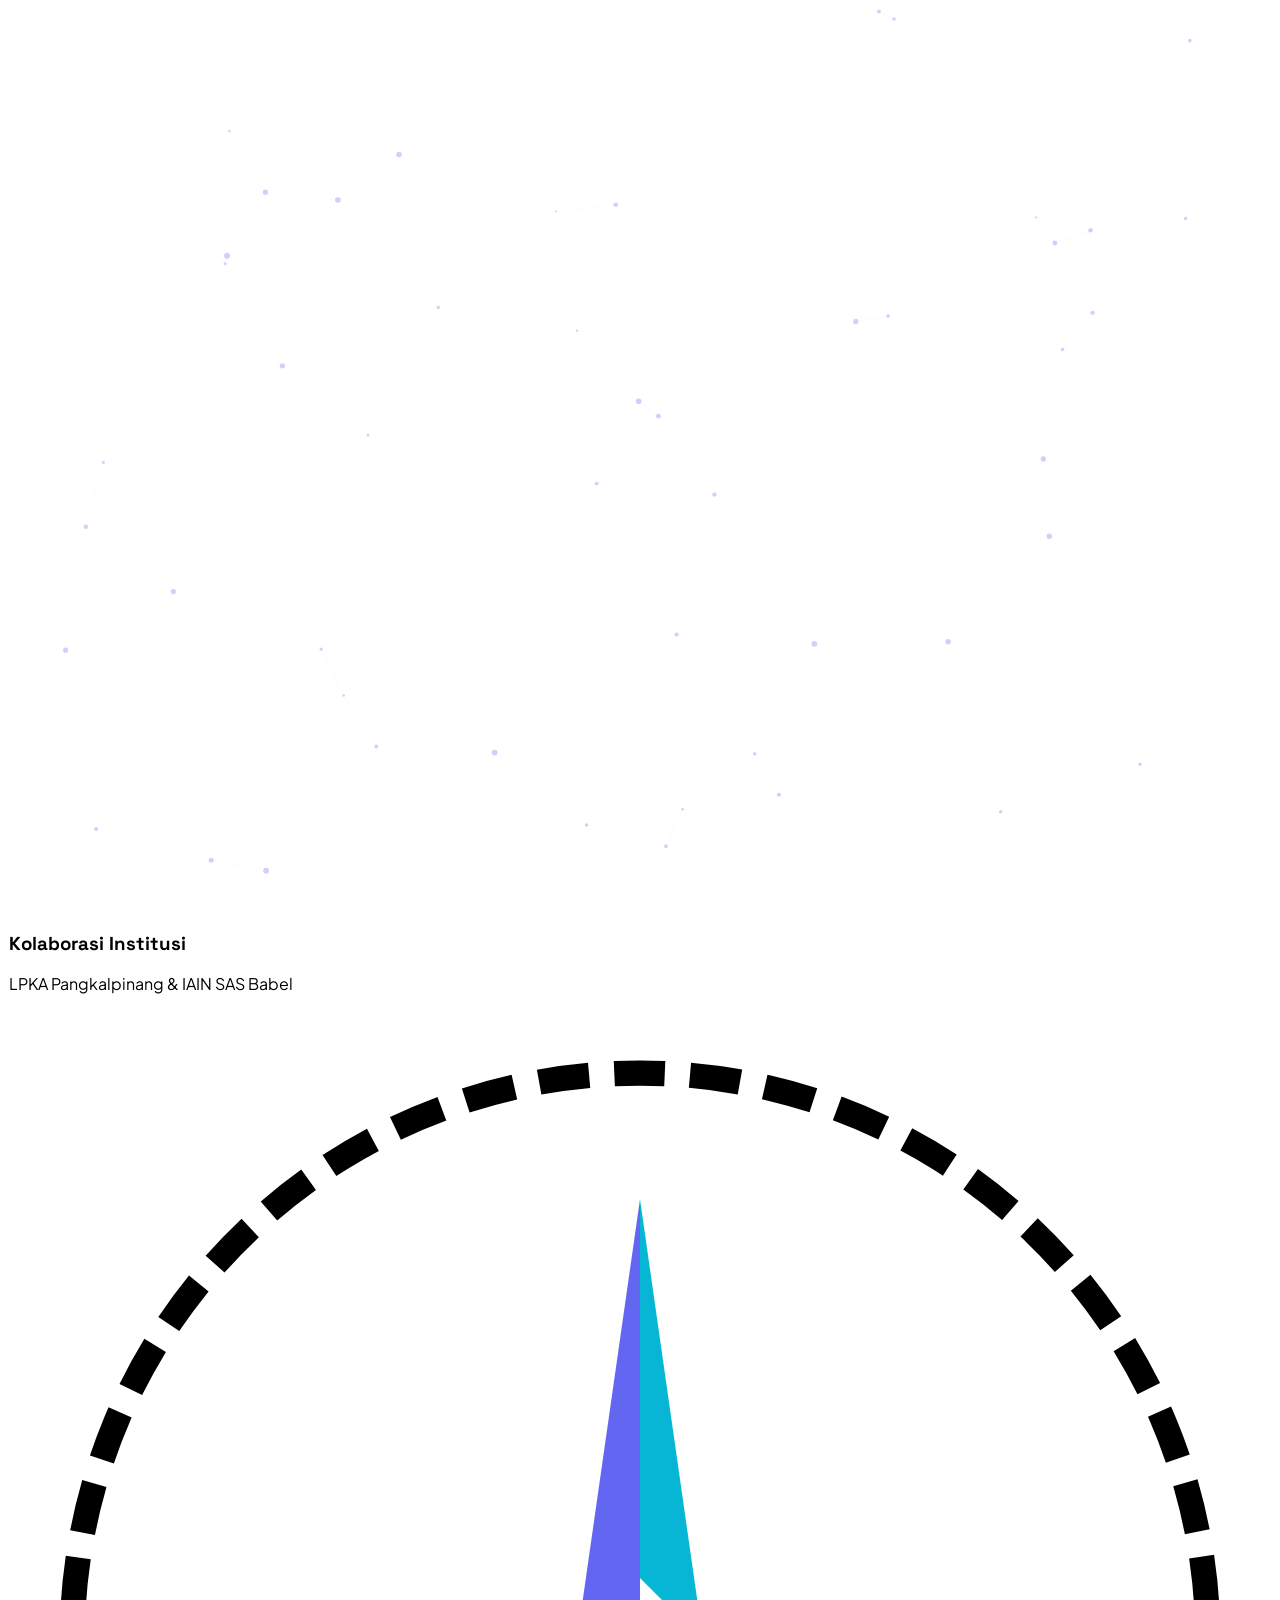
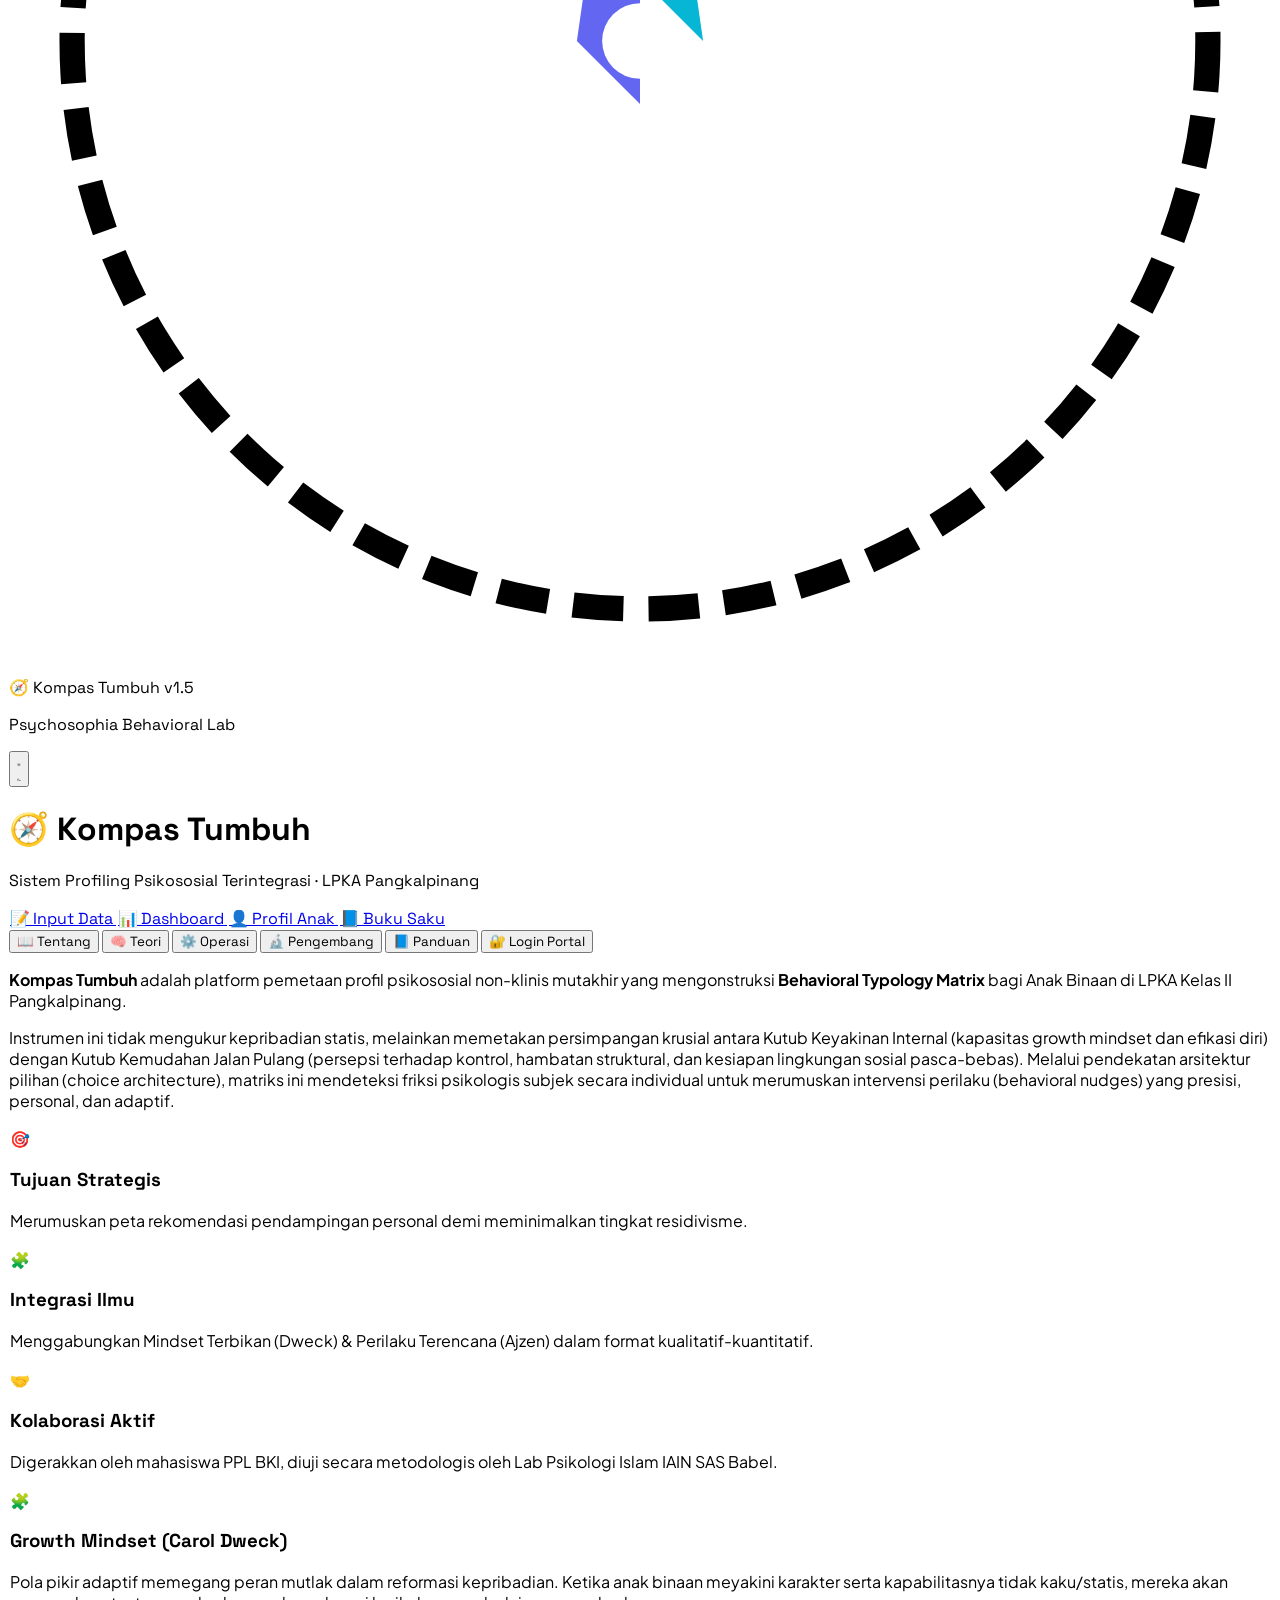
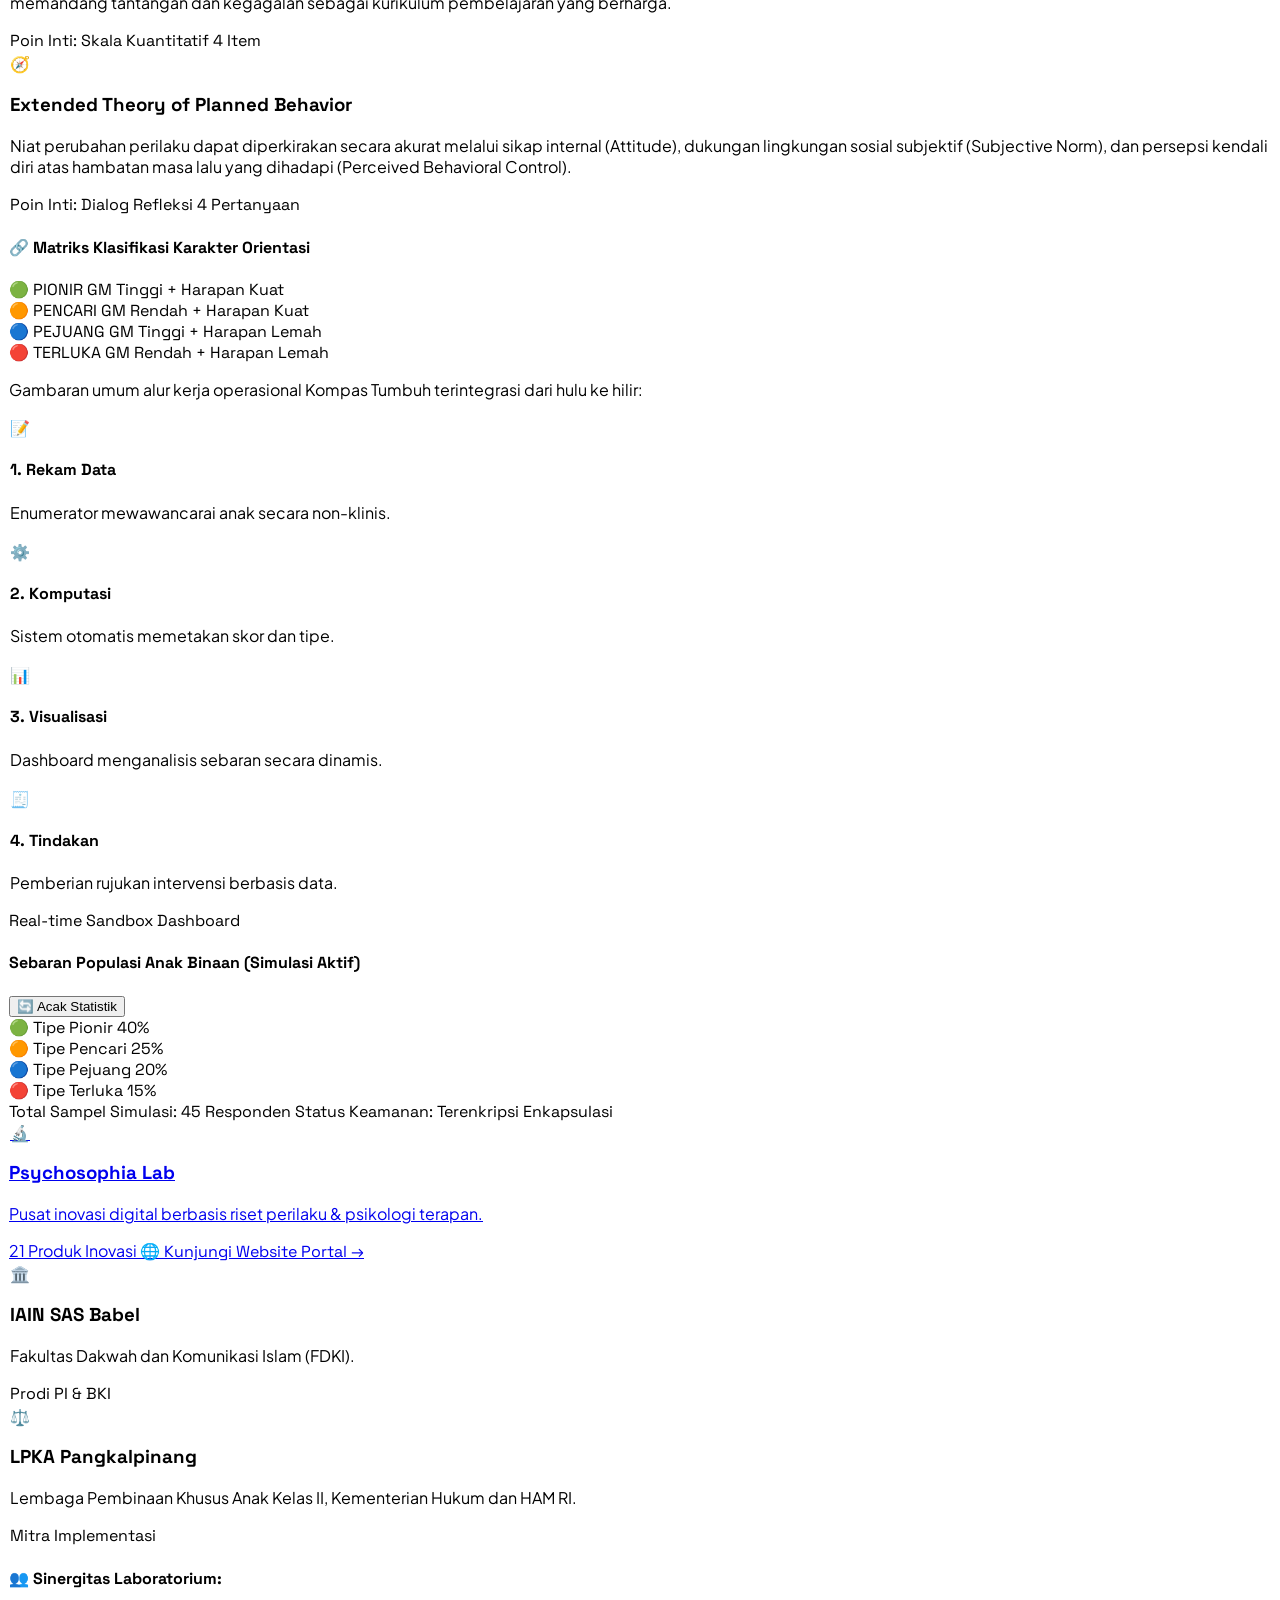
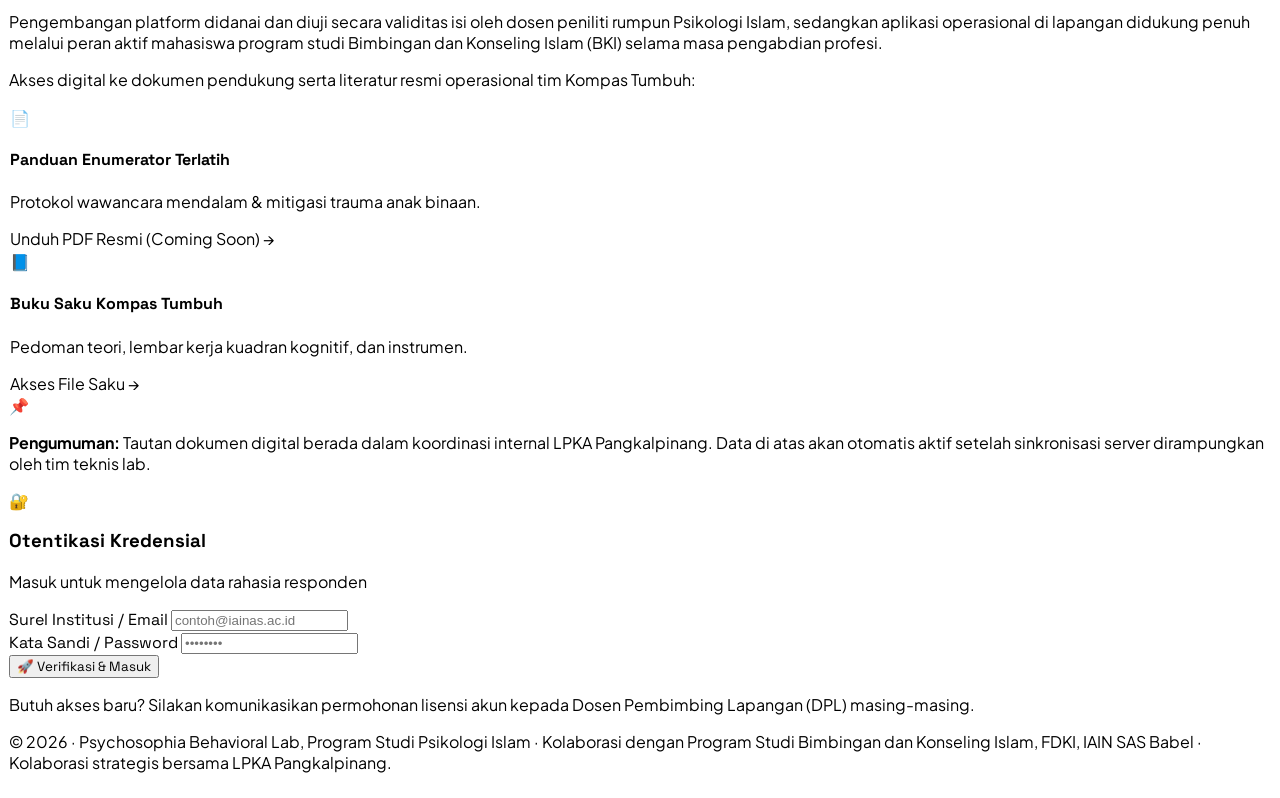
==== commit 792614a0: "Update index.html" ====
--- a/index.html
+++ b/index.html
@@ -209,13 +209,14 @@
         <!-- ===== KONTEN TABS ===== -->
 
         <!-- TAB 1: TENTANG -->
+        <!-- TAB 1: TENTANG -->
         <div id="tab-content-tentang" class="tab-portal-content space-y-6">
             <div class="prose dark:prose-invert max-w-none text-slate-600 dark:text-slate-300 leading-relaxed text-xs md:text-sm">
                 <p>
-                    <strong class="text-slate-900 dark:text-white">Kompas Tumbuh</strong> merupakan instrumen pemetaan digital mutakhir yang dirancang khusus untuk mengukur kesiapan mental, motivasi perbaikan perilaku, serta ketahanan psikologis Anak Binaan di LPKA Pangkalpinang.
+                    <strong class="text-slate-900 dark:text-white">Kompas Tumbuh</strong> adalah platform pemetaan profil psikososial non-klinis mutakhir yang mengonstruksi <strong class="text-slate-900 dark:text-white">Behavioral Typology Matrix</strong> bagi Anak Binaan di LPKA Kelas II Pangkalpinang.
                 </p>
                 <p>
-                    Beroperasi sebagai platform non-klinis, alat ini mengintegrasikan sains kognitif modern untuk membantu petugas pemasyarakatan dan konselor dalam memilih metode intervensi terbaik bagi pemulihan moral sosial anak secara presisi.
+                    Instrumen ini tidak mengukur kepribadian statis, melainkan memetakan persimpangan krusial antara Kutub Keyakinan Internal (kapasitas growth mindset dan efikasi diri) dengan Kutub Kemudahan Jalan Pulang (persepsi terhadap kontrol, hambatan struktural, dan kesiapan lingkungan sosial pasca-bebas). Melalui pendekatan arsitektur pilihan (choice architecture), matriks ini mendeteksi friksi psikologis subjek secara individual untuk merumuskan intervensi perilaku (behavioral nudges) yang presisi, personal, dan adaptif.
                 </p>
             </div>
             
